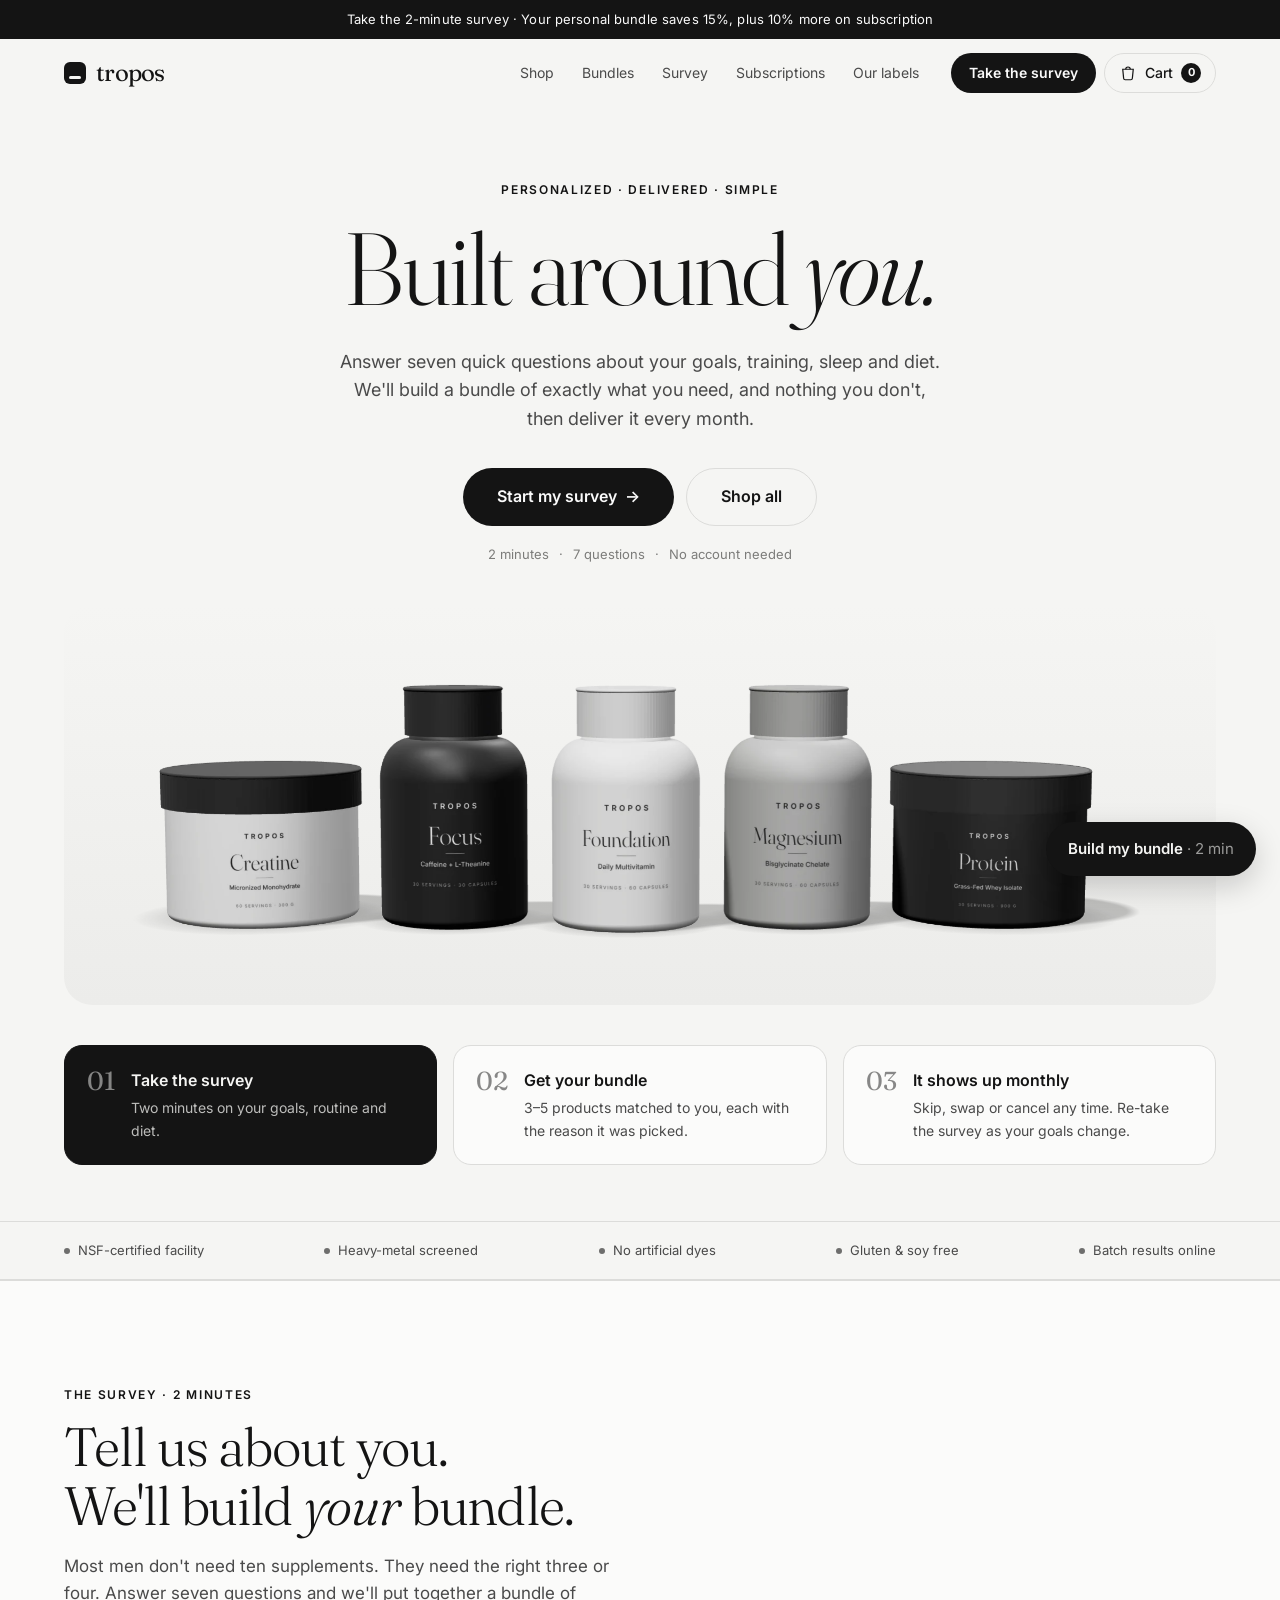
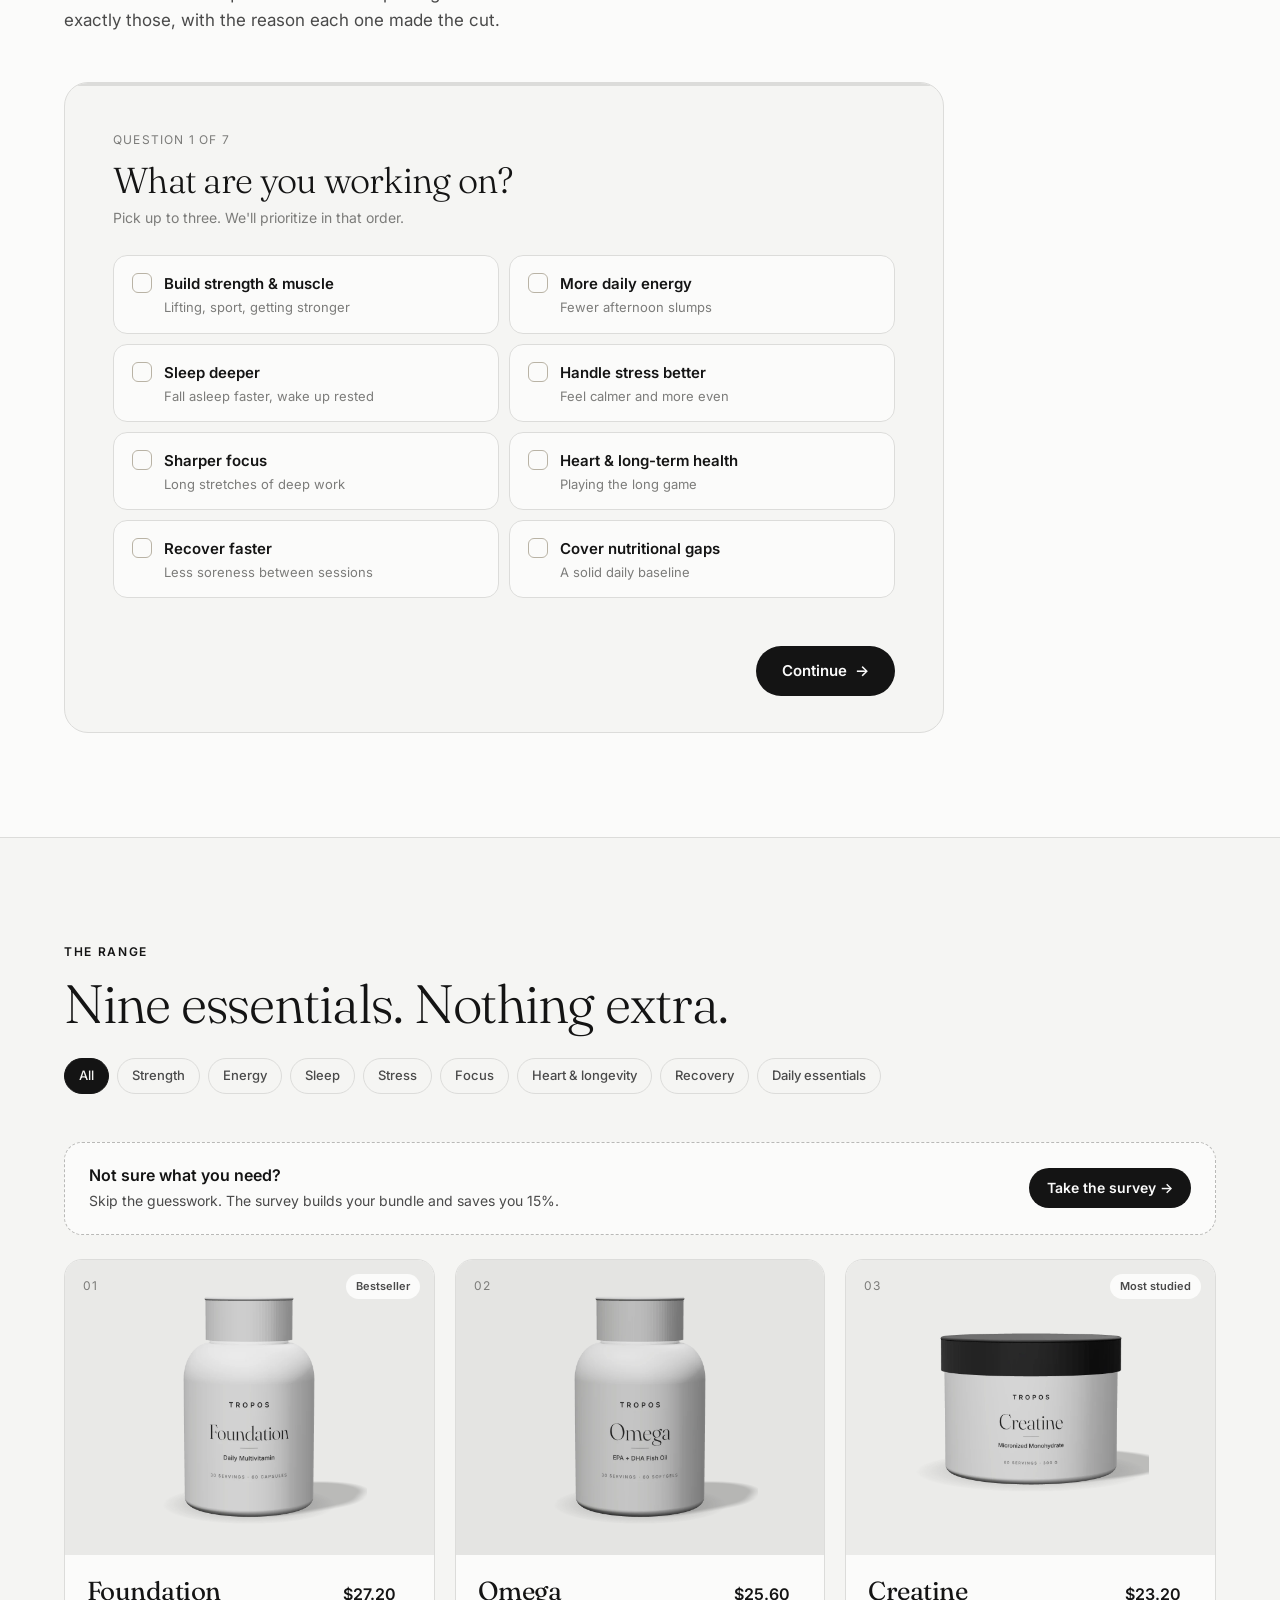
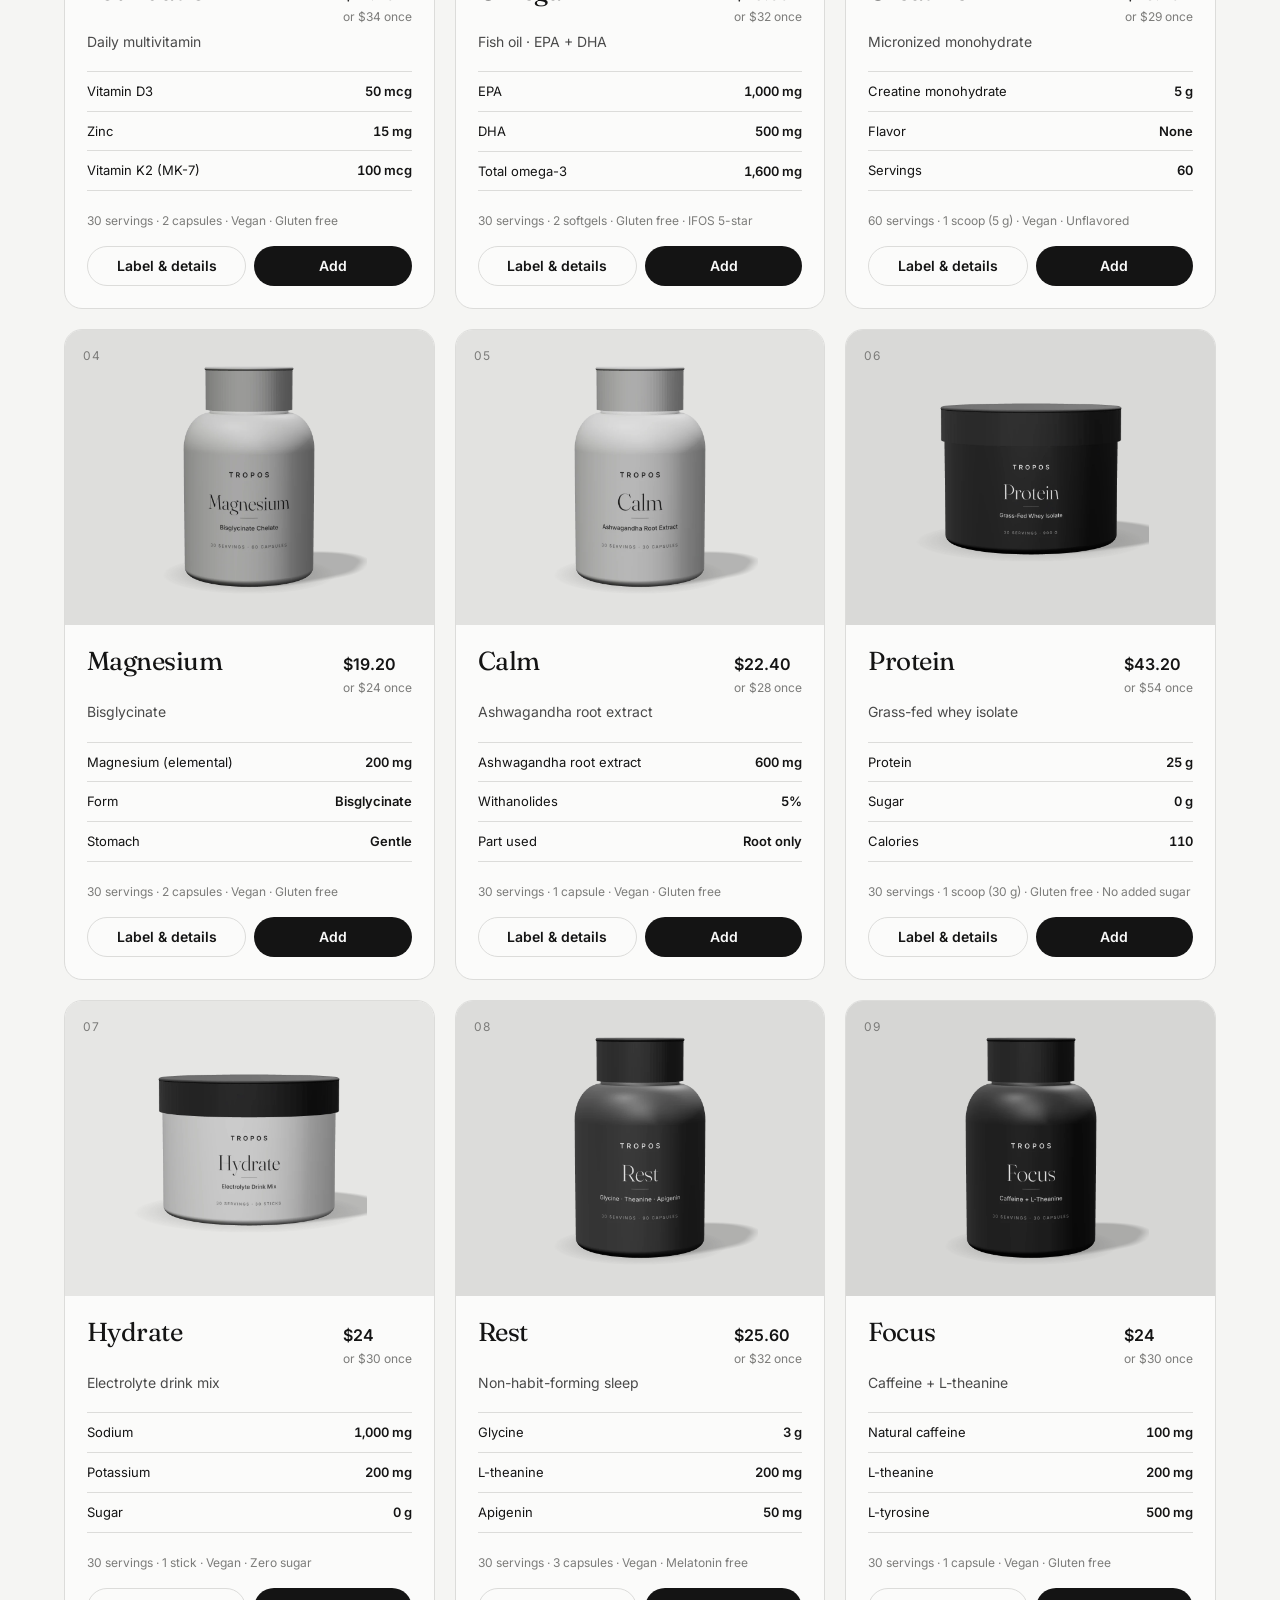
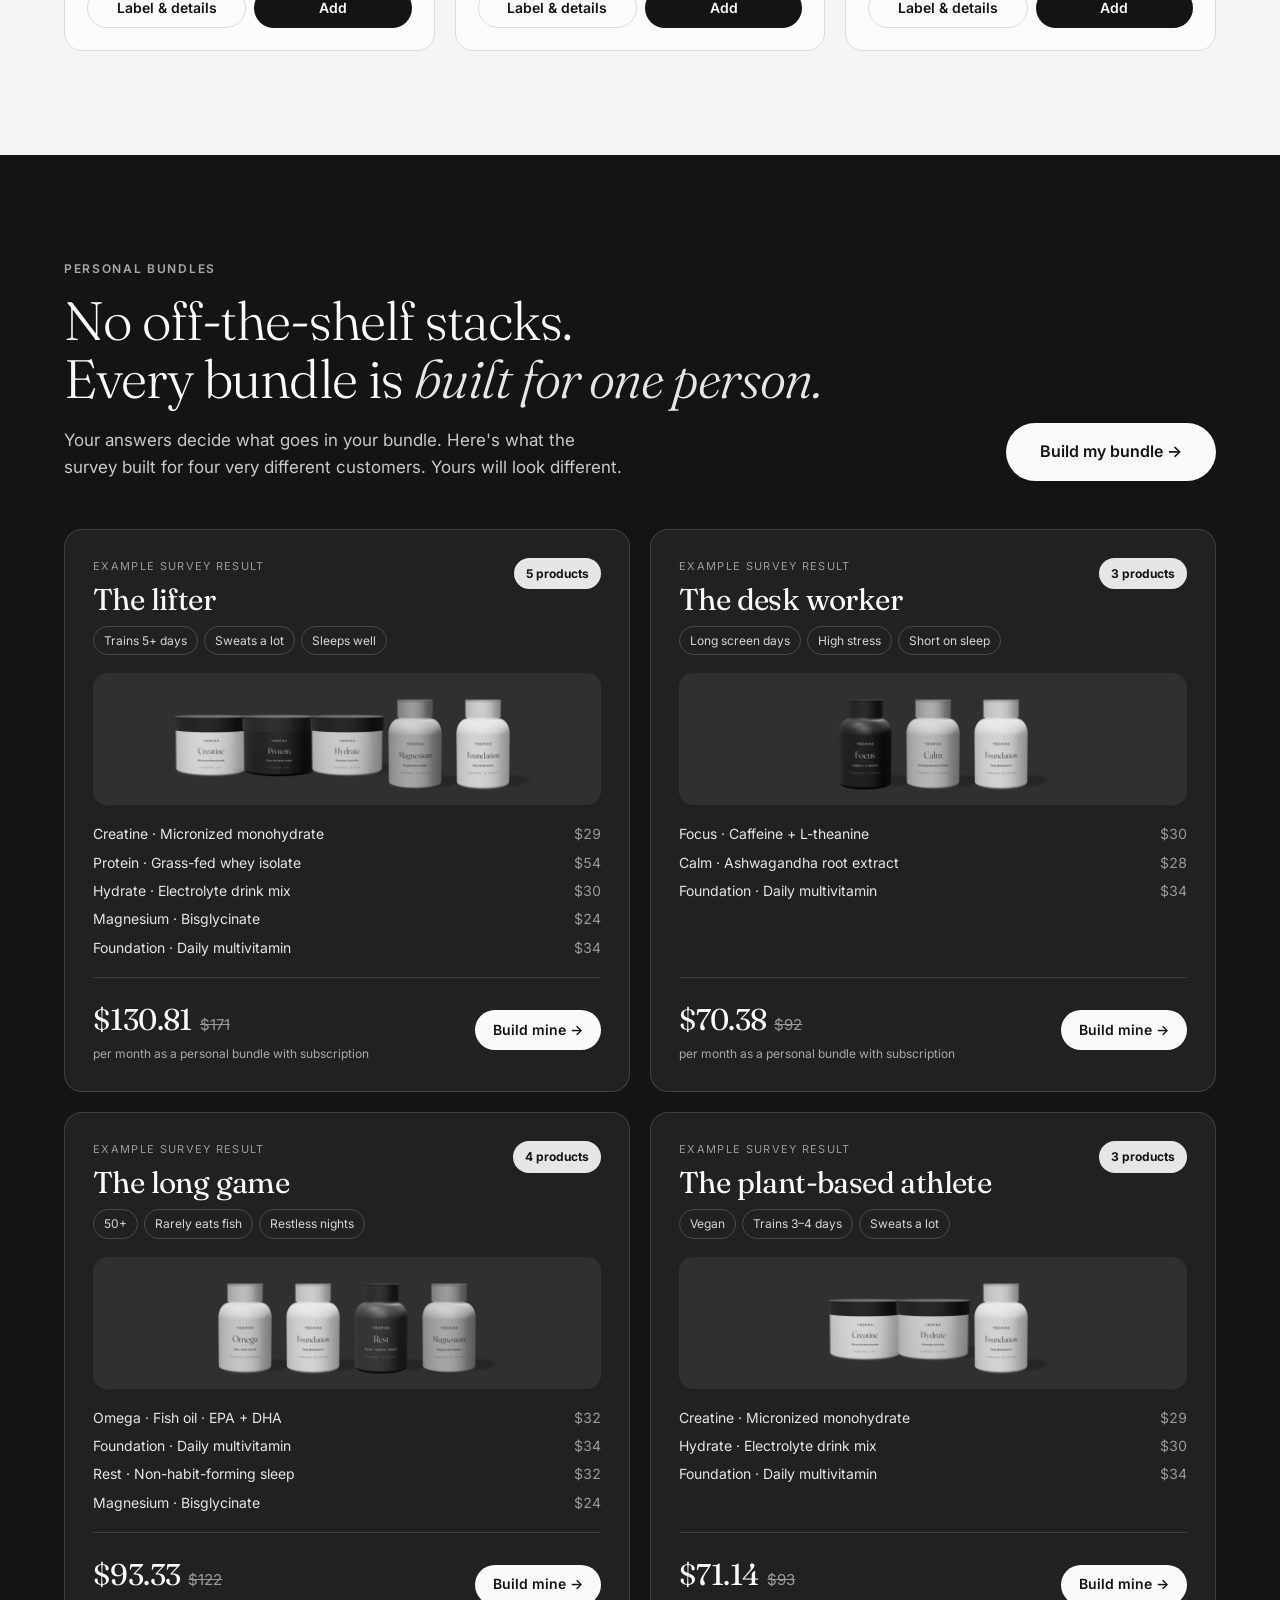
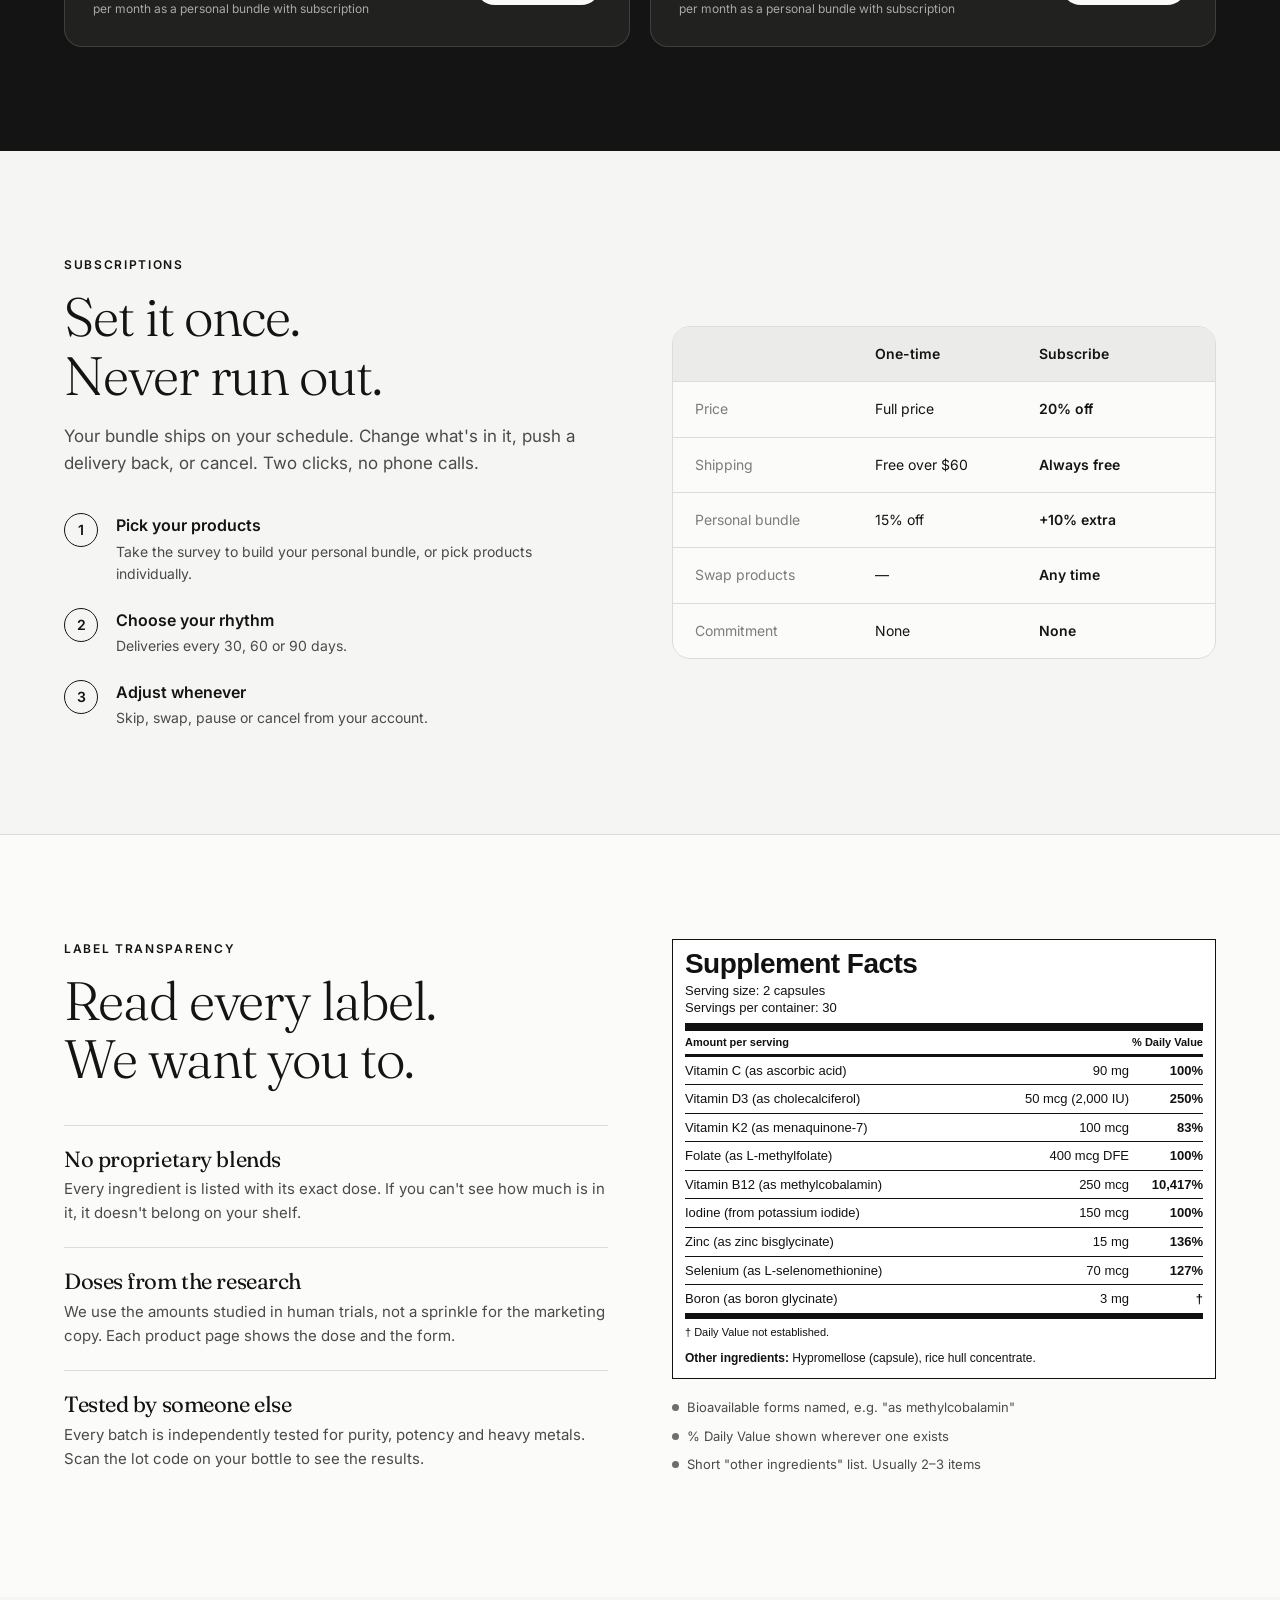
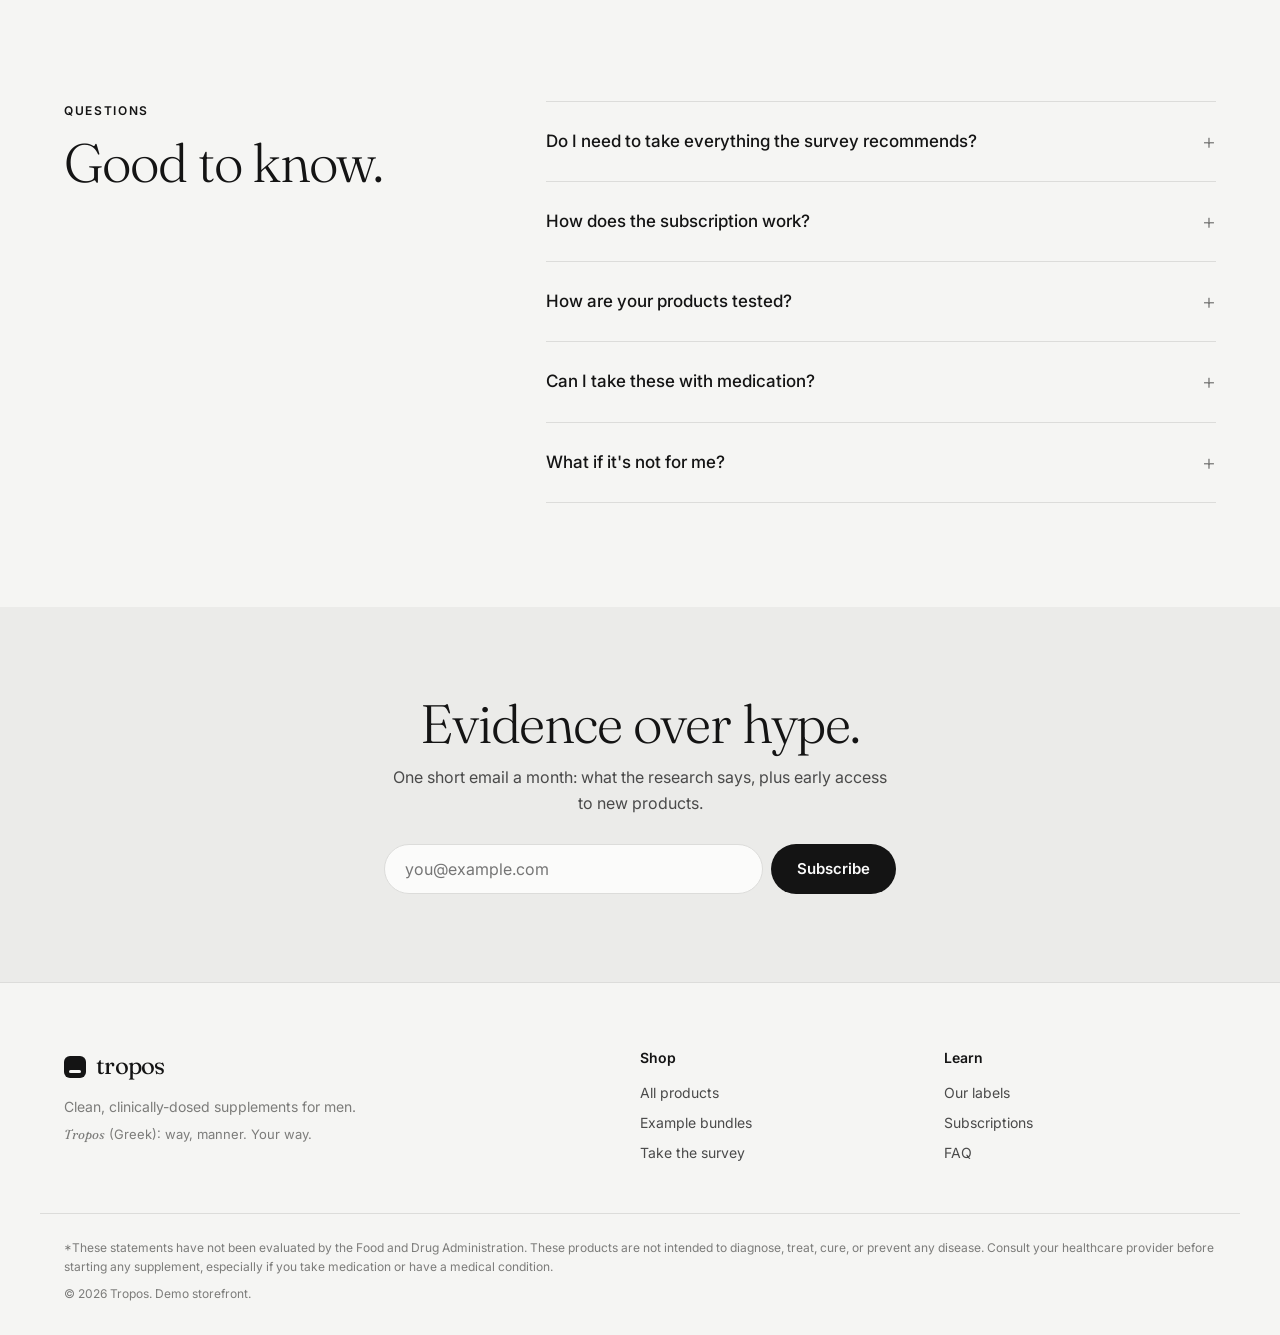
==== supplements/index.html @ 0b6fb36d "Make every bundle personal; fix survey question heading order - Replace the four pre-built stacks wi" ====
<!DOCTYPE html>
<html lang="en">
<head>
  <meta charset="UTF-8">
  <meta name="viewport" content="width=device-width, initial-scale=1.0">
  <meta name="description" content="Tropos — supplements for men, matched to your goals and delivered on your schedule. Take the 2-minute survey to build your bundle.">
  <meta name="theme-color" content="#f5f5f3">
  <title>Tropos — Built Around You</title>
  <link rel="preconnect" href="https://fonts.googleapis.com">
  <link rel="preconnect" href="https://fonts.gstatic.com" crossorigin>
  <link href="https://fonts.googleapis.com/css2?family=Fraunces:opsz,wght@9..144,300;9..144,400;9..144,500&family=Inter:wght@400;500;600;700&display=swap" rel="stylesheet">
  <link rel="stylesheet" href="styles.css">
  <link rel="icon" href="data:image/svg+xml,<svg xmlns='http://www.w3.org/2000/svg' viewBox='0 0 32 32'><rect width='32' height='32' rx='8' fill='%23141414'/><rect x='8' y='20' width='16' height='3' rx='1.5' fill='%23f5f5f3'/></svg>">
</head>
<body>

<div class="announce">Take the 2-minute survey · Your personal bundle saves 15%, plus 10% more on subscription</div>

<!-- NAV -->
<header class="nav" id="nav">
  <div class="wrap nav-inner">
    <a href="#top" class="logo" aria-label="Tropos home">
      <span class="logo-mark"></span>tropos
    </a>
    <nav class="nav-links" id="navLinks">
      <a href="#shop">Shop</a>
      <a href="#stacks">Bundles</a>
      <a href="#quiz">Survey</a>
      <a href="#subscribe">Subscriptions</a>
      <a href="#labels">Our labels</a>
    </nav>
    <div class="nav-actions">
      <a href="#quiz" class="btn btn-primary btn-sm nav-survey"><span class="ns-long">Take the survey</span><span class="ns-short">Survey</span></a>
      <button class="cart-btn" id="cartBtn" aria-label="Open cart">
        <svg width="18" height="18" viewBox="0 0 24 24" fill="none" stroke="currentColor" stroke-width="1.6"><path d="M5 7h14l-1.2 12.1a2 2 0 0 1-2 1.9H8.2a2 2 0 0 1-2-1.9L5 7Z"/><path d="M9 7a3 3 0 0 1 6 0"/></svg>
        <span>Cart</span>
        <span class="cart-count" id="cartCount">0</span>
      </button>
      <button class="burger" id="burger" aria-label="Menu" aria-expanded="false"><span></span><span></span></button>
    </div>
  </div>
</header>

<main id="top">

<!-- HERO -->
<section class="hero">
  <div class="wrap hero-center">
    <p class="eyebrow">Personalized · Delivered · Simple</p>
    <h1>Built around <em>you.</em></h1>
    <p class="lede">Answer seven quick questions about your goals, training, sleep and diet. We'll build a bundle of exactly what you need, and nothing you don't, then deliver it every month.</p>
    <div class="hero-cta">
      <a href="#quiz" class="btn btn-primary btn-lg">Start my survey <span aria-hidden="true">→</span></a>
      <a href="#shop" class="btn btn-ghost btn-lg">Shop all</a>
    </div>
    <p class="hero-meta"><span>2 minutes</span><span>7 questions</span><span>No account needed</span></p>
  </div>
  <div class="wrap">
    <div class="hero-visual" id="heroVisual"></div>
  </div>
</section>

<!-- HOW IT WORKS -->
<section class="how">
  <div class="wrap how-grid">
    <a href="#quiz" class="how-step"><span class="how-n">01</span><div><strong>Take the survey</strong><p>Two minutes on your goals, routine and diet.</p></div></a>
    <div class="how-step"><span class="how-n">02</span><div><strong>Get your bundle</strong><p>3–5 products matched to you, each with the reason it was picked.</p></div></div>
    <div class="how-step"><span class="how-n">03</span><div><strong>It shows up monthly</strong><p>Skip, swap or cancel any time. Re-take the survey as your goals change.</p></div></div>
  </div>
</section>

<!-- TRUST BAR -->
<section class="trust">
  <div class="wrap trust-row">
    <span>NSF-certified facility</span><span>Heavy-metal screened</span><span>No artificial dyes</span><span>Gluten &amp; soy free</span><span>Batch results online</span>
  </div>
</section>

<!-- QUIZ -->
<section class="section quiz-section" id="quiz">
  <div class="wrap">
    <div class="section-head">
      <p class="eyebrow">The survey · 2 minutes</p>
      <h2>Tell us about you.<br>We'll build <em>your</em> bundle.</h2>
      <p class="section-sub">Most men don't need ten supplements. They need the right three or four. Answer seven questions and we'll put together a bundle of exactly those, with the reason each one made the cut.</p>
    </div>

    <div class="quiz-card" id="quizCard">
      <div class="quiz-progress"><div class="quiz-progress-bar" id="quizBar"></div></div>
      <form id="quizForm" novalidate>
        <!-- steps injected by app.js -->
      </form>
      <div class="quiz-result" id="quizResult" hidden></div>
    </div>
  </div>
</section>

<!-- SHOP -->
<section class="section" id="shop">
  <div class="wrap">
    <div class="section-head row">
      <div>
        <p class="eyebrow">The range</p>
        <h2>Nine essentials. Nothing extra.</h2>
      </div>
      <div class="filters" id="filters" role="tablist" aria-label="Filter by goal"></div>
    </div>
    <a href="#quiz" class="survey-banner">
      <div><strong>Not sure what you need?</strong><span>Skip the guesswork. The survey builds your bundle and saves you 15%.</span></div>
      <span class="btn btn-primary btn-sm">Take the survey →</span>
    </a>
    <div class="product-grid" id="productGrid"></div>
  </div>
</section>

<!-- STACKS -->
<section class="section stacks-section" id="stacks">
  <div class="wrap">
    <div class="section-head row">
      <div>
        <p class="eyebrow">Personal bundles</p>
        <h2>No off-the-shelf stacks.<br>Every bundle is <em>built for one person.</em></h2>
        <p class="section-sub">Your answers decide what goes in your bundle. Here's what the survey built for four very different customers. Yours will look different.</p>
      </div>
      <a href="#quiz" class="btn btn-primary btn-lg stacks-cta">Build my bundle →</a>
    </div>
    <div class="stack-grid" id="stackGrid"></div>
  </div>
</section>

<!-- SUBSCRIBE -->
<section class="section" id="subscribe">
  <div class="wrap sub-grid">
    <div>
      <p class="eyebrow">Subscriptions</p>
      <h2>Set it once.<br>Never run out.</h2>
      <p class="section-sub">Your bundle ships on your schedule. Change what's in it, push a delivery back, or cancel. Two clicks, no phone calls.</p>
      <ol class="steps">
        <li><span>1</span><div><strong>Pick your products</strong><p>Take the survey to build your personal bundle, or pick products individually.</p></div></li>
        <li><span>2</span><div><strong>Choose your rhythm</strong><p>Deliveries every 30, 60 or 90 days.</p></div></li>
        <li><span>3</span><div><strong>Adjust whenever</strong><p>Skip, swap, pause or cancel from your account.</p></div></li>
      </ol>
    </div>
    <div class="compare">
      <div class="compare-row compare-head"><span></span><span>One-time</span><span class="hl">Subscribe</span></div>
      <div class="compare-row"><span>Price</span><span>Full price</span><span class="hl">20% off</span></div>
      <div class="compare-row"><span>Shipping</span><span>Free over $60</span><span class="hl">Always free</span></div>
      <div class="compare-row"><span>Personal bundle</span><span>15% off</span><span class="hl">+10% extra</span></div>
      <div class="compare-row"><span>Swap products</span><span>—</span><span class="hl">Any time</span></div>
      <div class="compare-row"><span>Commitment</span><span>None</span><span class="hl">None</span></div>
    </div>
  </div>
</section>

<!-- LABELS -->
<section class="section labels-section" id="labels">
  <div class="wrap labels-grid">
    <div>
      <p class="eyebrow">Label transparency</p>
      <h2>Read every label.<br>We want you to.</h2>
      <div class="principles">
        <div class="principle">
          <h3>No proprietary blends</h3>
          <p>Every ingredient is listed with its exact dose. If you can't see how much is in it, it doesn't belong on your shelf.</p>
        </div>
        <div class="principle">
          <h3>Doses from the research</h3>
          <p>We use the amounts studied in human trials, not a sprinkle for the marketing copy. Each product page shows the dose and the form.</p>
        </div>
        <div class="principle">
          <h3>Tested by someone else</h3>
          <p>Every batch is independently tested for purity, potency and heavy metals. Scan the lot code on your bottle to see the results.</p>
        </div>
      </div>
    </div>
    <div class="label-demo">
      <div id="labelDemo"></div>
      <div class="label-notes">
        <p><span class="dot"></span>Bioavailable forms named, e.g. "as methylcobalamin"</p>
        <p><span class="dot"></span>% Daily Value shown wherever one exists</p>
        <p><span class="dot"></span>Short "other ingredients" list. Usually 2–3 items</p>
      </div>
    </div>
  </div>
</section>

<!-- FAQ -->
<section class="section" id="faq">
  <div class="wrap faq-wrap">
    <div class="section-head">
      <p class="eyebrow">Questions</p>
      <h2>Good to know.</h2>
    </div>
    <div class="faq">
      <details><summary>Do I need to take everything the survey recommends?</summary><p>No. The survey ranks products by how well they match your answers. Start with the top one or two and add more if you want. Each recommendation shows the reason it was chosen.</p></details>
      <details><summary>How does the subscription work?</summary><p>You get 20% off and free shipping on every delivery. Choose 30, 60 or 90 day intervals. You can skip, swap products, pause or cancel any time from your account, and there's no minimum number of orders.</p></details>
      <details><summary>How are your products tested?</summary><p>Each batch is tested by an independent, ISO 17025-accredited lab for identity, potency, microbes and heavy metals. Results are matched to the lot number printed on your bottle.</p></details>
      <details><summary>Can I take these with medication?</summary><p>Some ingredients, like ashwagandha, vitamin K2 and caffeine, can interact with medications or health conditions. Each product lists its cautions. If you take prescription medication, check with your doctor first.</p></details>
      <details><summary>What if it's not for me?</summary><p>Try anything for 30 days. If you're not happy, we'll refund your first order, even if the container is empty.</p></details>
    </div>
  </div>
</section>

<!-- NEWSLETTER -->
<section class="section newsletter">
  <div class="wrap news-inner">
    <h2>Evidence over hype.</h2>
    <p>One short email a month: what the research says, plus early access to new products.</p>
    <form class="news-form" id="newsForm">
      <label class="sr-only" for="newsEmail">Email address</label>
      <input type="email" id="newsEmail" placeholder="you@example.com" required>
      <button class="btn btn-primary" type="submit">Subscribe</button>
    </form>
  </div>
</section>

</main>

<footer class="footer">
  <div class="wrap footer-grid">
    <div>
      <a href="#top" class="logo"><span class="logo-mark"></span>tropos</a>
      <p class="muted">Clean, clinically-dosed supplements for men.</p>
      <p class="muted name-note"><em>Tropos</em> (Greek): way, manner. Your way.</p>
    </div>
    <div><strong>Shop</strong><a href="#shop">All products</a><a href="#stacks">Example bundles</a><a href="#quiz">Take the survey</a></div>
    <div><strong>Learn</strong><a href="#labels">Our labels</a><a href="#subscribe">Subscriptions</a><a href="#faq">FAQ</a></div>
  </div>
  <div class="wrap disclaimer">
    <p>*These statements have not been evaluated by the Food and Drug Administration. These products are not intended to diagnose, treat, cure, or prevent any disease. Consult your healthcare provider before starting any supplement, especially if you take medication or have a medical condition.</p>
    <p>© 2026 Tropos. Demo storefront.</p>
  </div>
</footer>

<!-- CART DRAWER -->
<div class="scrim" id="scrim"></div>
<aside class="drawer" id="cart" aria-label="Cart" aria-hidden="true">
  <div class="drawer-head">
    <h3>Your cart</h3>
    <button class="icon-btn" data-close aria-label="Close cart">✕</button>
  </div>
  <div class="ship-meter" id="shipMeter"></div>
  <div class="drawer-body" id="cartItems"></div>
  <div class="drawer-foot" id="cartFoot"></div>
</aside>

<!-- PRODUCT MODAL -->
<div class="modal" id="modal" role="dialog" aria-modal="true" aria-hidden="true">
  <div class="modal-panel" id="modalPanel"></div>
</div>

<a href="#quiz" class="float-cta" id="floatCta">Build my bundle <span>· 2 min</span></a>

<div class="toast" id="toast" role="status" aria-live="polite"></div>

<script src="app.js"></script>
</body>
</html>
---- supplements/styles.css ----
:root {
  --bg: #f5f5f3;
  --surface: #fbfbfa;
  --surface-2: #ebebe9;
  --ink: #141414;
  --ink-2: #4a4a4a;
  --muted: #7c7c7a;
  --line: #dcdcda;
  --accent: #141414;
  --accent-ink: #fafafa;
  --accent-soft: #e4e4e2;
  --clay: #6e6e6e;
  --radius: 18px;
  --radius-sm: 10px;
  --serif: "Fraunces", Georgia, serif;
  --sans: "Inter", system-ui, -apple-system, sans-serif;
  --shadow: 0 1px 2px rgba(0, 0, 0, .04), 0 8px 30px rgba(0, 0, 0, .06);
}

*, *::before, *::after { box-sizing: border-box; }
html { scroll-behavior: smooth; scroll-padding-top: 80px; }
body {
  margin: 0;
  background: var(--bg);
  color: var(--ink);
  font: 400 16px/1.6 var(--sans);
  -webkit-font-smoothing: antialiased;
  overflow-x: hidden;
}
body.locked { overflow: hidden; }
img, svg { display: block; }
a { color: inherit; text-decoration: none; }
button { font: inherit; color: inherit; cursor: pointer; border: 0; background: none; }
h1, h2, h3 { font-family: var(--serif); font-weight: 400; letter-spacing: -.02em; line-height: 1.08; margin: 0; }
h1 em, h2 em { font-style: italic; color: var(--accent); }
p { margin: 0; }
.sr-only { position: absolute; width: 1px; height: 1px; overflow: hidden; clip: rect(0 0 0 0); }
.muted { color: var(--muted); }

.wrap { width: 100%; max-width: 1200px; margin: 0 auto; padding: 0 24px; }
@media (max-width: 600px) { .wrap { padding: 0 16px; } }

.eyebrow {
  font-size: 12px; font-weight: 600; letter-spacing: .14em; text-transform: uppercase;
  color: var(--accent); margin-bottom: 14px;
}

/* Buttons */
.btn {
  display: inline-flex; align-items: center; justify-content: center; gap: 8px;
  height: 50px; padding: 0 26px; border-radius: 999px;
  font-weight: 600; font-size: 15px; transition: transform .15s, background .2s, border-color .2s;
  white-space: nowrap;
}
.btn:active { transform: scale(.98); }
.btn-primary { background: var(--accent); color: var(--accent-ink); }
.btn-primary:hover { background: #333; }
.btn-ghost { border: 1px solid var(--line); background: transparent; }
.btn-ghost:hover { border-color: var(--ink); }
.btn-sm { height: 40px; padding: 0 18px; font-size: 14px; }
.btn-block { width: 100%; }

/* Announce + Nav */
.announce {
  background: var(--accent); color: var(--accent-ink);
  text-align: center; font-size: 13px; padding: 9px 16px; letter-spacing: .01em;
}
.nav {
  position: sticky; top: 0; z-index: 40;
  background: rgba(245, 245, 243, .88); backdrop-filter: saturate(1.4) blur(14px);
  border-bottom: 1px solid transparent; transition: border-color .2s;
}
.nav.scrolled { border-color: var(--line); }
.nav-inner { display: flex; align-items: center; height: 68px; gap: 32px; }
.logo { display: inline-flex; align-items: center; gap: 10px; font-family: var(--serif); font-size: 24px; letter-spacing: -.03em; }
.logo-mark { width: 22px; height: 22px; border-radius: 6px; background: var(--accent); position: relative; }
.logo-mark::after { content: ""; position: absolute; left: 5px; right: 5px; bottom: 5px; height: 3px; border-radius: 2px; background: var(--bg); }
.nav-links { display: flex; gap: 28px; margin-left: auto; font-size: 14px; color: var(--ink-2); }
.nav-links a:hover { color: var(--ink); }
.nav-actions { display: flex; align-items: center; gap: 8px; }
.cart-btn {
  display: inline-flex; align-items: center; gap: 8px; height: 40px; padding: 0 14px;
  border: 1px solid var(--line); border-radius: 999px; font-size: 14px; font-weight: 500;
}
.cart-btn:hover { border-color: var(--ink); }
.cart-count {
  min-width: 20px; height: 20px; padding: 0 6px; border-radius: 999px;
  background: var(--accent); color: var(--accent-ink); font-size: 11px; font-weight: 700;
  display: grid; place-items: center;
}
.cart-count.bump { animation: bump .35s; }
@keyframes bump { 50% { transform: scale(1.35); } }
.burger { display: none; width: 40px; height: 40px; position: relative; }
.burger span { position: absolute; left: 10px; right: 10px; height: 1.6px; background: var(--ink); transition: transform .2s, top .2s; }
.burger span:first-child { top: 16px; }
.burger span:last-child { top: 23px; }
.burger[aria-expanded="true"] span:first-child { top: 19.5px; transform: rotate(45deg); }
.burger[aria-expanded="true"] span:last-child { top: 19.5px; transform: rotate(-45deg); }

@media (max-width: 900px) {
  .nav-links {
    position: absolute; top: 68px; left: 0; right: 0; flex-direction: column; gap: 0;
    background: var(--bg); border-bottom: 1px solid var(--line); padding: 8px 16px 16px;
    display: none;
  }
  .nav-links.open { display: flex; }
  .nav-links a { padding: 14px 0; border-bottom: 1px solid var(--line); font-size: 16px; }
  .nav-links a:last-child { border: 0; }
  .nav-actions { margin-left: auto; }
  .burger { display: block; }
  .cart-btn span:not(.cart-count) { display: none; }
}

/* Hero */
.hero { padding: 72px 0 0; }
.hero-center { text-align: center; display: flex; flex-direction: column; align-items: center; }
.hero h1 { font-size: clamp(52px, 8vw, 112px); font-weight: 300; }
.lede { font-size: 18px; color: var(--ink-2); max-width: 600px; margin-top: 24px; }
.hero-cta { display: flex; gap: 12px; margin-top: 34px; flex-wrap: wrap; justify-content: center; }
.btn-lg { height: 58px; padding: 0 34px; font-size: 16px; }
.hero-meta { display: flex; gap: 10px; margin-top: 18px; font-size: 13px; color: var(--muted); flex-wrap: wrap; justify-content: center; }
.hero-meta span + span::before { content: "·"; margin-right: 10px; }
.hero-visual { margin-top: 40px; border-radius: 28px; background: linear-gradient(180deg, var(--bg) 0%, #ececea 100%); padding: 48px 4% 36px; }
.hero-visual img { width: 100%; height: auto; animation: rise .9s cubic-bezier(.2,.7,.2,1) both; }
@keyframes rise { from { opacity: 0; transform: translateY(24px); } }
@media (max-width: 900px) {
  .hero { padding: 44px 0 0; }
  .hero-visual { margin-top: 32px; padding: 28px 2% 20px; border-radius: 20px; }
  .btn-lg { height: 54px; padding: 0 26px; }
}

/* How it works */
.how { padding: 40px 0 56px; }
.how-grid { display: grid; grid-template-columns: repeat(3, 1fr); gap: 16px; }
.how-step { display: flex; gap: 16px; padding: 22px; border: 1px solid var(--line); border-radius: var(--radius); background: var(--surface); }
a.how-step { background: var(--ink); color: var(--bg); border-color: var(--ink); transition: transform .2s; }
a.how-step:hover { transform: translateY(-2px); }
a.how-step p { color: #bdbdbb; }
.how-n { font-family: var(--serif); font-size: 26px; line-height: 1; opacity: .5; }
.how-step strong { display: block; font-weight: 600; margin-bottom: 4px; }
.how-step p { font-size: 14px; color: var(--ink-2); }
@media (max-width: 800px) { .how-grid { grid-template-columns: 1fr; } }

/* Trust */
.trust { border-top: 1px solid var(--line); border-bottom: 1px solid var(--line); }
.trust-row { display: flex; justify-content: space-between; gap: 24px; padding-top: 18px; padding-bottom: 18px; font-size: 13px; color: var(--ink-2); overflow-x: auto; scrollbar-width: none; }
.trust-row::-webkit-scrollbar { display: none; }
.trust-row span { white-space: nowrap; display: inline-flex; align-items: center; gap: 8px; }
.trust-row span::before { content: ""; width: 6px; height: 6px; border-radius: 50%; background: var(--accent); opacity: .6; }

/* Sections */
.section { padding: 104px 0; }
@media (max-width: 700px) { .section { padding: 72px 0; } }
.section-head { max-width: 640px; margin-bottom: 48px; }
.section-head.row { max-width: none; display: flex; justify-content: space-between; align-items: flex-end; gap: 24px; flex-wrap: wrap; }
.section h2 { font-size: clamp(34px, 4.6vw, 54px); font-weight: 300; }
.section-sub { color: var(--ink-2); font-size: 17px; margin-top: 18px; max-width: 560px; }

/* Quiz */
.quiz-section { background: var(--surface); border-top: 1px solid var(--line); border-bottom: 1px solid var(--line); }
.quiz-card { background: var(--bg); border: 1px solid var(--line); border-radius: 24px; overflow: hidden; max-width: 880px; }
.quiz-progress { height: 3px; background: var(--line); }
.quiz-progress-bar { height: 100%; width: 0; background: var(--accent); transition: width .4s ease; }
.quiz-step { padding: 44px 48px 36px; display: none; }
.quiz-step.active { display: block; animation: fade .35s ease; }
@keyframes fade { from { opacity: 0; transform: translateY(8px); } }
.q-count { font-size: 12px; color: var(--muted); letter-spacing: .1em; text-transform: uppercase; }
.q-title { font-family: var(--serif); font-size: clamp(26px, 3.2vw, 36px); font-weight: 300; letter-spacing: -.02em; margin: 10px 0 6px; line-height: 1.15; }
.q-help { color: var(--muted); font-size: 14px; margin-bottom: 26px; }
.options { display: grid; grid-template-columns: repeat(2, 1fr); gap: 10px; }
.options.cols-4 { grid-template-columns: repeat(4, 1fr); }
.opt { position: relative; }
.opt input { position: absolute; opacity: 0; pointer-events: none; }
.opt label {
  display: flex; gap: 12px; align-items: flex-start; height: 100%;
  padding: 16px 18px; border: 1px solid var(--line); border-radius: 14px; background: var(--surface);
  cursor: pointer; transition: border-color .15s, background .15s;
}
.opt label:hover { border-color: #b9b3a5; }
.opt .box { flex: none; width: 20px; height: 20px; margin-top: 1px; border: 1.5px solid #b9b3a5; border-radius: 6px; display: grid; place-items: center; transition: all .15s; }
.opt input[type="radio"] + label .box { border-radius: 50%; }
.opt .box::after { content: ""; width: 10px; height: 10px; border-radius: 3px; background: var(--accent-ink); transform: scale(0); transition: transform .15s; }
.opt input[type="radio"] + label .box::after { border-radius: 50%; }
.opt input:checked + label { border-color: var(--accent); background: var(--accent-soft); }
.opt input:checked + label .box { background: var(--accent); border-color: var(--accent); }
.opt input:checked + label .box::after { transform: scale(1); }
.opt input:focus-visible + label { outline: 2px solid var(--accent); outline-offset: 2px; }
.opt-text strong { display: block; font-weight: 600; font-size: 15px; }
.opt-text small { display: block; color: var(--muted); font-size: 13px; margin-top: 2px; line-height: 1.4; }
.q-error { color: var(--clay); font-size: 13px; margin-top: 14px; min-height: 20px; }
.q-nav { display: flex; justify-content: space-between; align-items: center; margin-top: 14px; }
.q-back { font-size: 14px; color: var(--muted); padding: 8px 0; }
.q-back:hover { color: var(--ink); }
.q-back[disabled] { visibility: hidden; }
@media (max-width: 700px) {
  .quiz-step { padding: 32px 20px 24px; }
  .options, .options.cols-4 { grid-template-columns: 1fr; }
}

/* Quiz result */
.quiz-result { padding: 44px 48px; animation: fade .4s ease; }
.result-head { display: flex; justify-content: space-between; align-items: flex-end; gap: 24px; flex-wrap: wrap; padding-bottom: 28px; border-bottom: 1px solid var(--line); }
.result-head h3 { font-size: clamp(28px, 3.4vw, 40px); font-weight: 300; }
.result-head p { color: var(--ink-2); margin-top: 8px; max-width: 460px; }
.result-list { display: grid; gap: 0; }
.result-item { display: grid; grid-template-columns: 64px 1fr auto; gap: 20px; align-items: center; padding: 20px 0; border-bottom: 1px solid var(--line); }
.result-item .mini { width: 64px; border-radius: 10px; background: var(--surface-2); overflow: hidden; }
.result-item .mini img { width: 100%; height: auto; }
.result-item h4 { margin: 0; font-size: 16px; font-weight: 600; }
.result-item h4 span { font-weight: 400; color: var(--muted); font-size: 14px; margin-left: 6px; }
.result-why { color: var(--ink-2); font-size: 14px; margin-top: 4px; }
.result-why b { color: var(--accent); font-weight: 600; }
.match { display: inline-block; font-size: 11px; font-weight: 600; letter-spacing: .06em; text-transform: uppercase; padding: 3px 8px; border-radius: 999px; background: var(--accent-soft); color: var(--accent); margin-bottom: 6px; }
.result-price { text-align: right; font-size: 15px; white-space: nowrap; }
.result-price s { color: var(--muted); font-size: 13px; display: block; }
.result-foot { display: flex; justify-content: space-between; align-items: center; gap: 20px; flex-wrap: wrap; padding-top: 28px; }
.result-total { font-size: 14px; color: var(--ink-2); }
.result-total strong { font-family: var(--serif); font-size: 32px; font-weight: 400; color: var(--ink); letter-spacing: -.02em; margin-right: 6px; }
.result-actions { display: flex; gap: 10px; flex-wrap: wrap; }
.result-note { font-size: 13px; color: var(--muted); margin-top: 22px; padding: 14px 16px; border-radius: 12px; background: var(--surface-2); }
@media (max-width: 700px) {
  .quiz-result { padding: 32px 20px; }
  .result-item { grid-template-columns: 48px 1fr; }
  .result-item .mini { width: 48px; }
  .result-price { grid-column: 2; text-align: left; }
  .result-price s { display: inline; margin-right: 6px; }
}

/* Filters */
.filters { display: flex; gap: 8px; flex-wrap: wrap; }
.chip {
  height: 36px; padding: 0 14px; border-radius: 999px; border: 1px solid var(--line);
  font-size: 13px; font-weight: 500; color: var(--ink-2); transition: all .15s;
}
.chip:hover { border-color: var(--ink); color: var(--ink); }
.chip.active { background: var(--ink); border-color: var(--ink); color: var(--bg); }

/* Product grid */
.product-grid { display: grid; grid-template-columns: repeat(3, 1fr); gap: 20px; }
@media (max-width: 960px) { .product-grid { grid-template-columns: repeat(2, 1fr); } }
@media (max-width: 600px) { .product-grid { grid-template-columns: 1fr; } }
.card {
  background: var(--surface); border: 1px solid var(--line); border-radius: var(--radius);
  display: flex; flex-direction: column; overflow: hidden; transition: transform .25s, box-shadow .25s;
}
.card:hover { transform: translateY(-3px); box-shadow: var(--shadow); }
.card.hide { display: none; }
.card-media {
  position: relative; aspect-ratio: 5 / 4; display: grid; place-items: center;
  background: var(--surface-2); cursor: pointer;
}
.card-media img { position: absolute; inset: 0; width: 100%; height: 100%; object-fit: contain; transition: transform .35s; }
.card:hover .card-media img { transform: translateY(-4px); }
.card-num { position: absolute; top: 16px; left: 18px; font-size: 12px; color: var(--muted); letter-spacing: .08em; }
.card-tag { position: absolute; top: 14px; right: 14px; font-size: 11px; font-weight: 600; padding: 4px 10px; border-radius: 999px; background: var(--surface); color: var(--ink-2); }
.card-body { padding: 22px 22px 22px; display: flex; flex-direction: column; flex: 1; }
.card-top { display: flex; justify-content: space-between; gap: 12px; align-items: baseline; }
.card h3 { font-size: 26px; }
.card-price { font-weight: 600; white-space: nowrap; }
.card-price small { font-weight: 400; color: var(--muted); font-size: 12px; display: block; text-align: right; }
.card-purpose { color: var(--ink-2); font-size: 14px; margin-top: 4px; }
.key-doses { list-style: none; padding: 0; margin: 18px 0 20px; display: grid; gap: 0; border-top: 1px solid var(--line); }
.key-doses li { display: flex; justify-content: space-between; gap: 12px; padding: 9px 0; border-bottom: 1px solid var(--line); font-size: 13px; }
.key-doses li span:last-child { font-weight: 600; font-variant-numeric: tabular-nums; white-space: nowrap; }
.card-meta { font-size: 12px; color: var(--muted); margin-bottom: 16px; }
.card-actions { margin-top: auto; display: flex; gap: 8px; }
.card-actions .btn { flex: 1; }

/* Stacks */
.stacks-section { background: var(--accent); color: var(--accent-ink); }
.stacks-section .eyebrow { color: #a8a8a6; }
.stacks-section .section-sub { color: #c9c9c7; }
.stacks-section h2 em { color: #e6e6e4; }
.stack-grid { display: grid; grid-template-columns: repeat(2, 1fr); gap: 20px; }
@media (max-width: 860px) { .stack-grid { grid-template-columns: 1fr; } }
@media (max-width: 600px) {
  .stack { padding: 22px 18px; }
  .stack h3 { font-size: 26px; }
  .stack-bottles { padding: 4px 8px 0; height: 108px; }
  .stack-bottles img { height: 96px; }
  .stack-items li { gap: 12px; }
}
.stack {
  min-width: 0;
  background: rgba(244, 241, 234, .06); border: 1px solid rgba(244, 241, 234, .14); border-radius: var(--radius);
  padding: 28px; display: flex; flex-direction: column; gap: 18px;
}
.stack-top { display: flex; justify-content: space-between; align-items: flex-start; gap: 16px; }
.stack h3 { font-size: 30px; }
.stack-for { color: #c9c9c7; font-size: 14px; margin-top: 6px; }
.save-pill { flex: none; background: #e6e6e4; color: var(--ink); font-size: 12px; font-weight: 700; padding: 6px 12px; border-radius: 999px; }
.stack-bottles { display: flex; align-items: flex-end; justify-content: center; gap: 0; height: 132px; padding: 6px 18px 0; border-radius: 14px; background: rgba(244,241,234,.07); overflow: hidden; }
.stack-bottles img { height: 120px; width: auto; margin: 0 -14px; }
.stack-items { list-style: none; padding: 0; margin: 0; font-size: 14px; display: grid; gap: 6px; }
.stack-items li { display: flex; justify-content: space-between; color: #e6e6e4; }
.stack-items li span:last-child { color: #9a9a98; font-variant-numeric: tabular-nums; }
.stack-foot { display: flex; justify-content: space-between; align-items: center; gap: 16px; padding-top: 18px; border-top: 1px solid rgba(244,241,234,.14); margin-top: auto; flex-wrap: wrap; }
.stack-price strong { font-family: var(--serif); font-size: 30px; font-weight: 400; letter-spacing: -.02em; }
.stack-price s { color: #9a9a98; margin-left: 8px; font-size: 15px; }
.stack-price small { display: block; color: #a8a8a6; font-size: 12px; }
.stack .btn-primary { background: var(--accent-ink); color: var(--accent); }
.stack .btn-primary:hover { background: #fff; }

/* Subscribe */
.sub-grid { display: grid; grid-template-columns: 1fr 1fr; gap: 64px; align-items: center; }
@media (max-width: 860px) { .sub-grid { grid-template-columns: 1fr; gap: 40px; } }
.steps { list-style: none; padding: 0; margin: 36px 0 0; display: grid; gap: 22px; }
.steps li { display: flex; gap: 18px; }
.steps li > span { flex: none; width: 34px; height: 34px; border-radius: 50%; border: 1px solid var(--accent); color: var(--accent); display: grid; place-items: center; font-size: 14px; font-weight: 600; }
.steps strong { font-weight: 600; }
.steps p { color: var(--ink-2); font-size: 14px; margin-top: 2px; }
.compare { background: var(--surface); border: 1px solid var(--line); border-radius: var(--radius); overflow: hidden; }
.compare-row { display: grid; grid-template-columns: 1.1fr 1fr 1fr; padding: 16px 22px; border-bottom: 1px solid var(--line); font-size: 14px; gap: 10px; }
.compare-row:last-child { border: 0; }
.compare-row span:first-child { color: var(--muted); }
.compare-head { font-weight: 600; background: var(--surface-2); }
.compare-row .hl { color: var(--accent); font-weight: 600; }

/* Labels */
.labels-section { background: var(--surface); border-top: 1px solid var(--line); }
.labels-grid { display: grid; grid-template-columns: 1fr 1fr; gap: 64px; align-items: start; }
@media (max-width: 900px) { .labels-grid { grid-template-columns: 1fr; gap: 40px; } }
.principles { margin-top: 36px; display: grid; gap: 0; }
.principle { padding: 22px 0; border-top: 1px solid var(--line); }
.principle h3 { font-size: 22px; margin-bottom: 6px; }
.principle p { color: var(--ink-2); font-size: 15px; }
.label-demo { position: sticky; top: 96px; }
.label-notes { margin-top: 18px; display: grid; gap: 8px; font-size: 13px; color: var(--ink-2); }
.label-notes .dot { display: inline-block; width: 7px; height: 7px; border-radius: 50%; background: var(--clay); margin-right: 8px; vertical-align: 1px; }

/* Supplement facts panel */
.facts {
  background: #fff; color: #111; border: 1.5px solid #111; padding: 10px 12px 12px;
  font-family: "Helvetica Neue", Arial, sans-serif; font-size: 13px; line-height: 1.35;
}
.facts-title { font-family: "Helvetica Neue", Arial, sans-serif; font-weight: 800; font-size: 28px; letter-spacing: -.02em; line-height: 1; margin: 0 0 4px; }
.facts-serv { font-size: 13px; padding-bottom: 6px; border-bottom: 8px solid #111; }
.facts table { width: 100%; border-collapse: collapse; }
.facts th { font-size: 11px; font-weight: 700; text-align: right; padding: 4px 0; border-bottom: 3px solid #111; }
.facts th:first-child { text-align: left; }
.facts td { padding: 5px 0; border-bottom: 1px solid #111; vertical-align: top; }
.facts td:nth-child(2), .facts td:nth-child(3) { text-align: right; white-space: nowrap; padding-left: 10px; font-variant-numeric: tabular-nums; }
.facts td:nth-child(3) { width: 74px; font-weight: 700; }
.facts td small { color: #444; }
.facts tr:last-child td { border-bottom: 6px solid #111; }
.facts-foot { font-size: 11px; padding-top: 6px; }
.facts-other { font-size: 12px; margin-top: 10px; }

/* Drawer */
.scrim { position: fixed; inset: 0; background: rgba(0,0,0,.35); opacity: 0; pointer-events: none; transition: opacity .25s; z-index: 60; }
.scrim.show { opacity: 1; pointer-events: auto; }
.drawer {
  position: fixed; top: 0; right: 0; bottom: 0; width: min(440px, 100%); z-index: 70;
  background: var(--bg); display: flex; flex-direction: column;
  transform: translateX(100%); transition: transform .35s cubic-bezier(.2,.8,.2,1);
}
.drawer.open { transform: none; box-shadow: -20px 0 60px rgba(0,0,0,.12); }
.drawer-head { display: flex; justify-content: space-between; align-items: center; padding: 20px 22px; border-bottom: 1px solid var(--line); }
.drawer-head h3 { font-size: 24px; }
.icon-btn { width: 36px; height: 36px; border-radius: 50%; display: grid; place-items: center; font-size: 14px; }
.icon-btn:hover { background: var(--surface-2); }
.ship-meter { padding: 14px 22px; font-size: 13px; color: var(--ink-2); border-bottom: 1px solid var(--line); }
.ship-meter .bar { height: 4px; border-radius: 4px; background: var(--line); margin-top: 8px; overflow: hidden; }
.ship-meter .bar div { height: 100%; background: var(--accent); transition: width .3s; }
.drawer-body { flex: 1; overflow-y: auto; padding: 8px 22px; }
.empty { text-align: center; padding: 64px 12px; color: var(--muted); }
.empty h4 { font-family: var(--serif); font-weight: 400; font-size: 22px; color: var(--ink); margin: 0 0 8px; }
.empty .btn { margin-top: 20px; }
.line { display: grid; grid-template-columns: 56px 1fr; gap: 14px; padding: 18px 0; border-bottom: 1px solid var(--line); }
.line-media { width: 56px; height: 64px; border-radius: 10px; background: var(--surface-2); display: grid; place-items: center; overflow: hidden; }
.line-media img { height: 64px; width: auto; }
.line-top { display: flex; justify-content: space-between; gap: 10px; }
.line h4 { margin: 0; font-size: 15px; font-weight: 600; }
.line-sub { font-size: 12px; color: var(--muted); }
.line-price { font-weight: 600; font-size: 15px; text-align: right; white-space: nowrap; }
.line-price s { display: block; font-weight: 400; color: var(--muted); font-size: 12px; }
.line-controls { display: flex; align-items: center; justify-content: space-between; margin-top: 10px; gap: 8px; flex-wrap: wrap; }
.qty { display: inline-flex; align-items: center; border: 1px solid var(--line); border-radius: 999px; height: 32px; }
.qty button { width: 30px; height: 30px; font-size: 16px; color: var(--ink-2); }
.qty span { min-width: 20px; text-align: center; font-size: 13px; font-weight: 600; }
.line-remove { font-size: 12px; color: var(--muted); text-decoration: underline; }
.purchase-toggle { display: flex; gap: 4px; padding: 3px; border-radius: 999px; background: var(--surface-2); margin-top: 10px; width: max-content; max-width: 100%; }
.purchase-toggle button { font-size: 12px; font-weight: 500; padding: 5px 12px; border-radius: 999px; color: var(--ink-2); }
.purchase-toggle button.on { background: var(--surface); color: var(--ink); box-shadow: 0 1px 2px rgba(0,0,0,.06); }
.freq { font-size: 12px; margin-top: 8px; color: var(--ink-2); }
.freq select { font: inherit; font-size: 12px; border: 1px solid var(--line); border-radius: 8px; padding: 3px 6px; background: var(--surface); color: var(--ink); }
.drawer-foot { padding: 18px 22px 22px; border-top: 1px solid var(--line); background: var(--surface); }
.sum-row { display: flex; justify-content: space-between; font-size: 14px; color: var(--ink-2); padding: 3px 0; }
.sum-row.save { color: var(--accent); font-weight: 500; }
.sum-row.total { font-size: 17px; color: var(--ink); font-weight: 600; padding-top: 10px; margin-top: 6px; border-top: 1px solid var(--line); }
.drawer-foot .btn { margin-top: 14px; }
.fine { font-size: 11px; color: var(--muted); text-align: center; margin-top: 10px; }

/* Modal */
.modal { position: fixed; inset: 0; z-index: 80; display: grid; place-items: center; padding: 24px; background: rgba(0,0,0,.4); opacity: 0; pointer-events: none; transition: opacity .25s; }
.modal.open { opacity: 1; pointer-events: auto; }
.modal-panel {
  width: min(1000px, 100%); max-height: calc(100vh - 48px); overflow-y: auto;
  background: var(--bg); border-radius: 24px; position: relative;
  transform: translateY(16px); transition: transform .3s cubic-bezier(.2,.8,.2,1);
}
.modal.open .modal-panel { transform: none; }
.modal-close { position: absolute; top: 14px; right: 14px; z-index: 2; background: var(--surface); }
.pd { display: grid; grid-template-columns: 1fr 1.1fr; }
.pd-media { background: var(--surface-2); display: flex; flex-direction: column; align-items: center; justify-content: flex-start; gap: 28px; padding: 88px 32px 40px; }
.pd-media img { width: 86%; max-width: 380px; height: auto; }
.pd-badges { display: flex; flex-wrap: wrap; gap: 6px; justify-content: center; }
.pd-badges span { font-size: 11px; font-weight: 500; padding: 5px 10px; border-radius: 999px; background: var(--surface); color: var(--ink-2); }
.pd-info { padding: 40px 36px 36px; }
.pd-info h2 { font-size: 44px; font-weight: 300; }
.pd-purpose { color: var(--ink-2); margin-top: 8px; }
.pd-benefits { list-style: none; padding: 0; margin: 22px 0; display: grid; gap: 8px; font-size: 14px; }
.pd-benefits li { display: flex; gap: 10px; }
.pd-benefits li::before { content: ""; flex: none; width: 16px; height: 16px; margin-top: 3px; border-radius: 50%; background: var(--accent-soft) url("data:image/svg+xml,%3Csvg xmlns='http://www.w3.org/2000/svg' viewBox='0 0 16 16'%3E%3Cpath d='M4.5 8.2 7 10.5l4.5-5' fill='none' stroke='%23141414' stroke-width='1.6' stroke-linecap='round' stroke-linejoin='round'/%3E%3C/svg%3E") center / 100% no-repeat; }
.buy-opts { display: grid; gap: 10px; margin: 24px 0 14px; }
.buy-opt { display: flex; justify-content: space-between; align-items: center; gap: 12px; padding: 14px 16px; border: 1px solid var(--line); border-radius: 14px; background: var(--surface); cursor: pointer; text-align: left; width: 100%; }
.buy-opt.on { border-color: var(--accent); background: var(--accent-soft); }
.buy-opt strong { display: block; font-size: 15px; }
.buy-opt small { color: var(--muted); font-size: 12px; }
.buy-opt .p { font-weight: 600; white-space: nowrap; }
.buy-opt .p s { color: var(--muted); font-weight: 400; font-size: 13px; margin-right: 6px; }
.pd-tabs { margin-top: 30px; border-top: 1px solid var(--line); }
.pd-tabs details { border-bottom: 1px solid var(--line); }
.pd-tabs summary, .faq summary { list-style: none; cursor: pointer; padding: 16px 0; font-weight: 600; font-size: 15px; display: flex; justify-content: space-between; align-items: center; gap: 16px; }
.pd-tabs summary::-webkit-details-marker, .faq summary::-webkit-details-marker { display: none; }
.pd-tabs summary::after, .faq summary::after { content: "+"; font-weight: 300; font-size: 22px; color: var(--muted); transition: transform .2s; }
.pd-tabs details[open] summary::after, .faq details[open] summary::after { transform: rotate(45deg); }
.pd-tabs .tab-body { padding: 0 0 20px; font-size: 14px; color: var(--ink-2); }
.pd-tabs .tab-body p + p { margin-top: 8px; }
.caution { background: #ececea; color: #3a3a3a; padding: 12px 14px; border-radius: 10px; font-size: 13px; margin-top: 12px; }
@media (max-width: 800px) {
  .modal { padding: 0; align-items: end; }
  .modal-panel { max-height: 92vh; border-radius: 22px 22px 0 0; }
  .pd { grid-template-columns: 1fr; }
  .pd-media { padding: 40px 20px 24px; gap: 20px; }
  .pd-media img { width: 52%; }
  .pd-info { padding: 28px 20px 32px; }
  .pd-info h2 { font-size: 36px; }
}

/* FAQ */
.faq-wrap { display: grid; grid-template-columns: 1fr 1.6fr; gap: 64px; }
@media (max-width: 860px) { .faq-wrap { grid-template-columns: 1fr; gap: 0; } }
.faq { border-top: 1px solid var(--line); }
.faq details { border-bottom: 1px solid var(--line); }
.faq summary { padding: 22px 0; font-size: 17px; font-weight: 500; }
.faq details p { color: var(--ink-2); padding: 0 0 22px; max-width: 620px; }

/* Newsletter */
.newsletter { background: var(--surface-2); text-align: center; padding: 88px 0; }
.news-inner { max-width: 560px; }
.newsletter p { color: var(--ink-2); margin-top: 12px; }
.news-form { display: flex; gap: 8px; margin-top: 28px; }
.news-form input { flex: 1; min-width: 0; height: 50px; border-radius: 999px; border: 1px solid var(--line); background: var(--surface); padding: 0 20px; font: inherit; color: var(--ink); }
.news-form input:focus { outline: 2px solid var(--accent); outline-offset: 1px; }
@media (max-width: 480px) { .news-form { flex-direction: column; } }

/* Footer */
.footer { padding: 64px 0 32px; border-top: 1px solid var(--line); }
.footer-grid { display: grid; grid-template-columns: 2fr 1fr 1fr; gap: 32px; }
.footer-grid > div:not(:first-child) { display: flex; flex-direction: column; gap: 8px; font-size: 14px; color: var(--ink-2); }
.footer-grid strong { color: var(--ink); font-weight: 600; margin-bottom: 4px; }
.footer-grid a:hover { color: var(--ink); }
.footer-grid .muted { margin-top: 10px; font-size: 14px; }
.disclaimer { margin-top: 48px; padding-top: 24px; border-top: 1px solid var(--line); font-size: 12px; color: var(--muted); display: grid; gap: 8px; }
@media (max-width: 600px) { .footer-grid { grid-template-columns: 1fr 1fr; } .footer-grid > div:first-child { grid-column: 1 / -1; } }

/* Toast */
.toast {
  position: fixed; left: 50%; bottom: 24px; z-index: 90; transform: translate(-50%, 20px);
  background: var(--ink); color: var(--bg); padding: 12px 20px; border-radius: 999px; font-size: 14px;
  opacity: 0; pointer-events: none; transition: all .3s; max-width: calc(100% - 32px); text-align: center;
}
.toast.show { opacity: 1; transform: translate(-50%, 0); }

@media (prefers-reduced-motion: reduce) {
  *, *::before, *::after { animation: none !important; transition: none !important; }
  html { scroll-behavior: auto; }
}

@media (max-width: 600px) {
  .card-media { aspect-ratio: 16 / 10; }
}

/* Name / Latin touches */
.eyebrow .latin { font-family: var(--serif); font-style: italic; text-transform: none; letter-spacing: 0; font-size: 15px; font-weight: 400; }
.eyebrow em { font-family: var(--serif); text-transform: none; letter-spacing: 0; font-size: 15px; font-weight: 400; }
.name-note { margin-top: 6px !important; font-size: 13px !important; }
.name-note em { font-family: var(--serif); }

/* Survey prompts */
.nav-survey { height: 40px; }
.ns-short { display: none; }
@media (max-width: 520px) { .nav-survey { padding: 0 14px; font-size: 13px; } .ns-long { display: none; } .ns-short { display: inline; } .nav-actions { gap: 4px; } .logo { font-size: 21px; } }
.survey-banner {
  display: flex; align-items: center; justify-content: space-between; gap: 20px; flex-wrap: wrap;
  padding: 20px 24px; margin-bottom: 24px; border-radius: var(--radius);
  background: var(--surface); border: 1px dashed #b9b9b7;
}
.survey-banner strong { display: block; font-weight: 600; }
.survey-banner span:not(.btn) { color: var(--ink-2); font-size: 14px; }
.survey-banner:hover { border-style: solid; border-color: var(--ink); }
.inline-link { color: #fff; text-decoration: underline; text-underline-offset: 3px; }
.float-cta {
  position: fixed; right: 24px; bottom: 24px; z-index: 50;
  background: var(--ink); color: var(--bg); padding: 15px 22px; border-radius: 999px;
  font-weight: 600; font-size: 15px; box-shadow: 0 10px 30px rgba(0,0,0,.18);
  transform: translateY(120%); opacity: 0; transition: transform .35s cubic-bezier(.2,.8,.2,1), opacity .25s;
}
.float-cta span { font-weight: 400; opacity: .6; }
.float-cta.show { transform: none; opacity: 1; }
@media (max-width: 600px) { .float-cta { left: 16px; right: 16px; bottom: 16px; text-align: center; } }
.result-total .muted { font-size: 13px; }

/* Example bundles */
.stacks-section .btn-primary { background: var(--accent-ink); color: var(--ink); }
.stacks-section .btn-primary:hover { background: #fff; }
.stacks-cta { flex: none; }
.example-label { font-size: 11px; letter-spacing: .12em; text-transform: uppercase; color: #9a9a98; margin-bottom: 8px; }
.stack-tags { display: flex; flex-wrap: wrap; gap: 6px; margin-top: 10px; }
.stack-tags span { font-size: 12px; padding: 4px 10px; border-radius: 999px; border: 1px solid rgba(255,255,255,.18); color: #d6d6d4; }
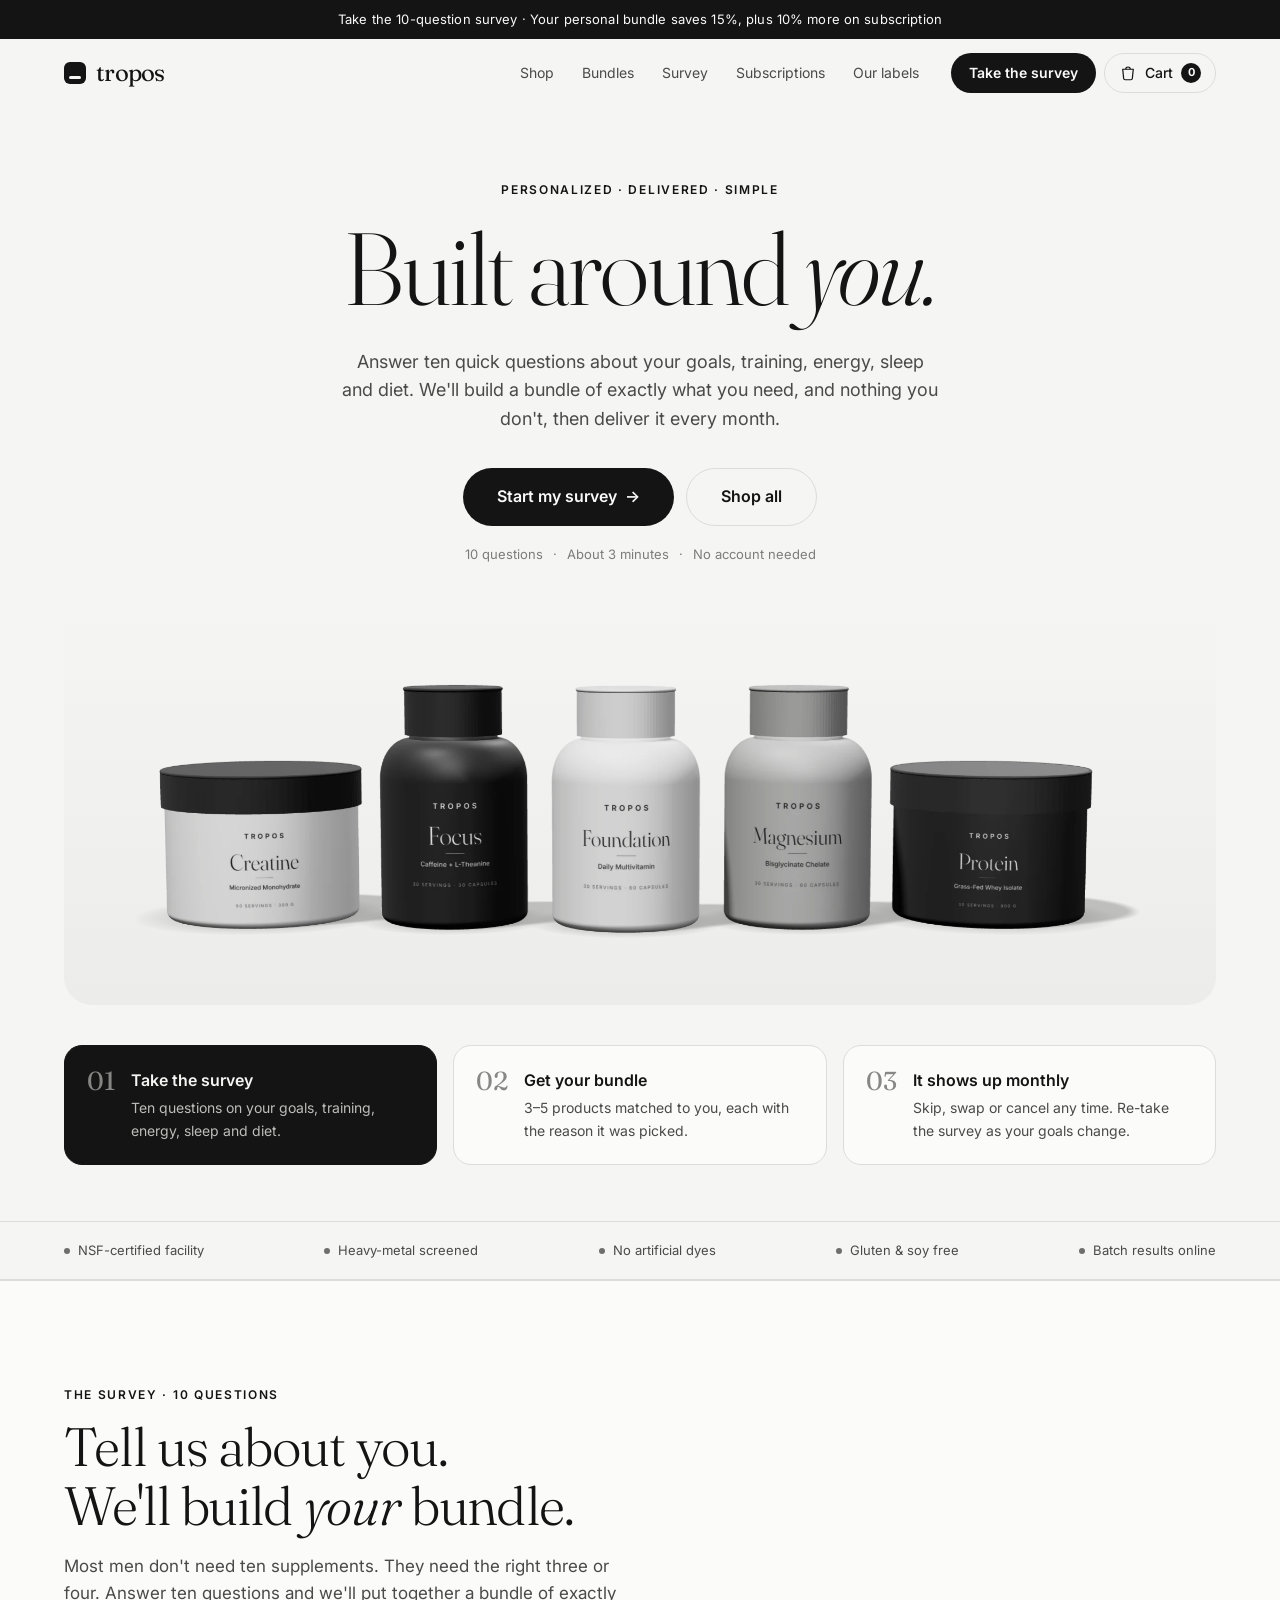
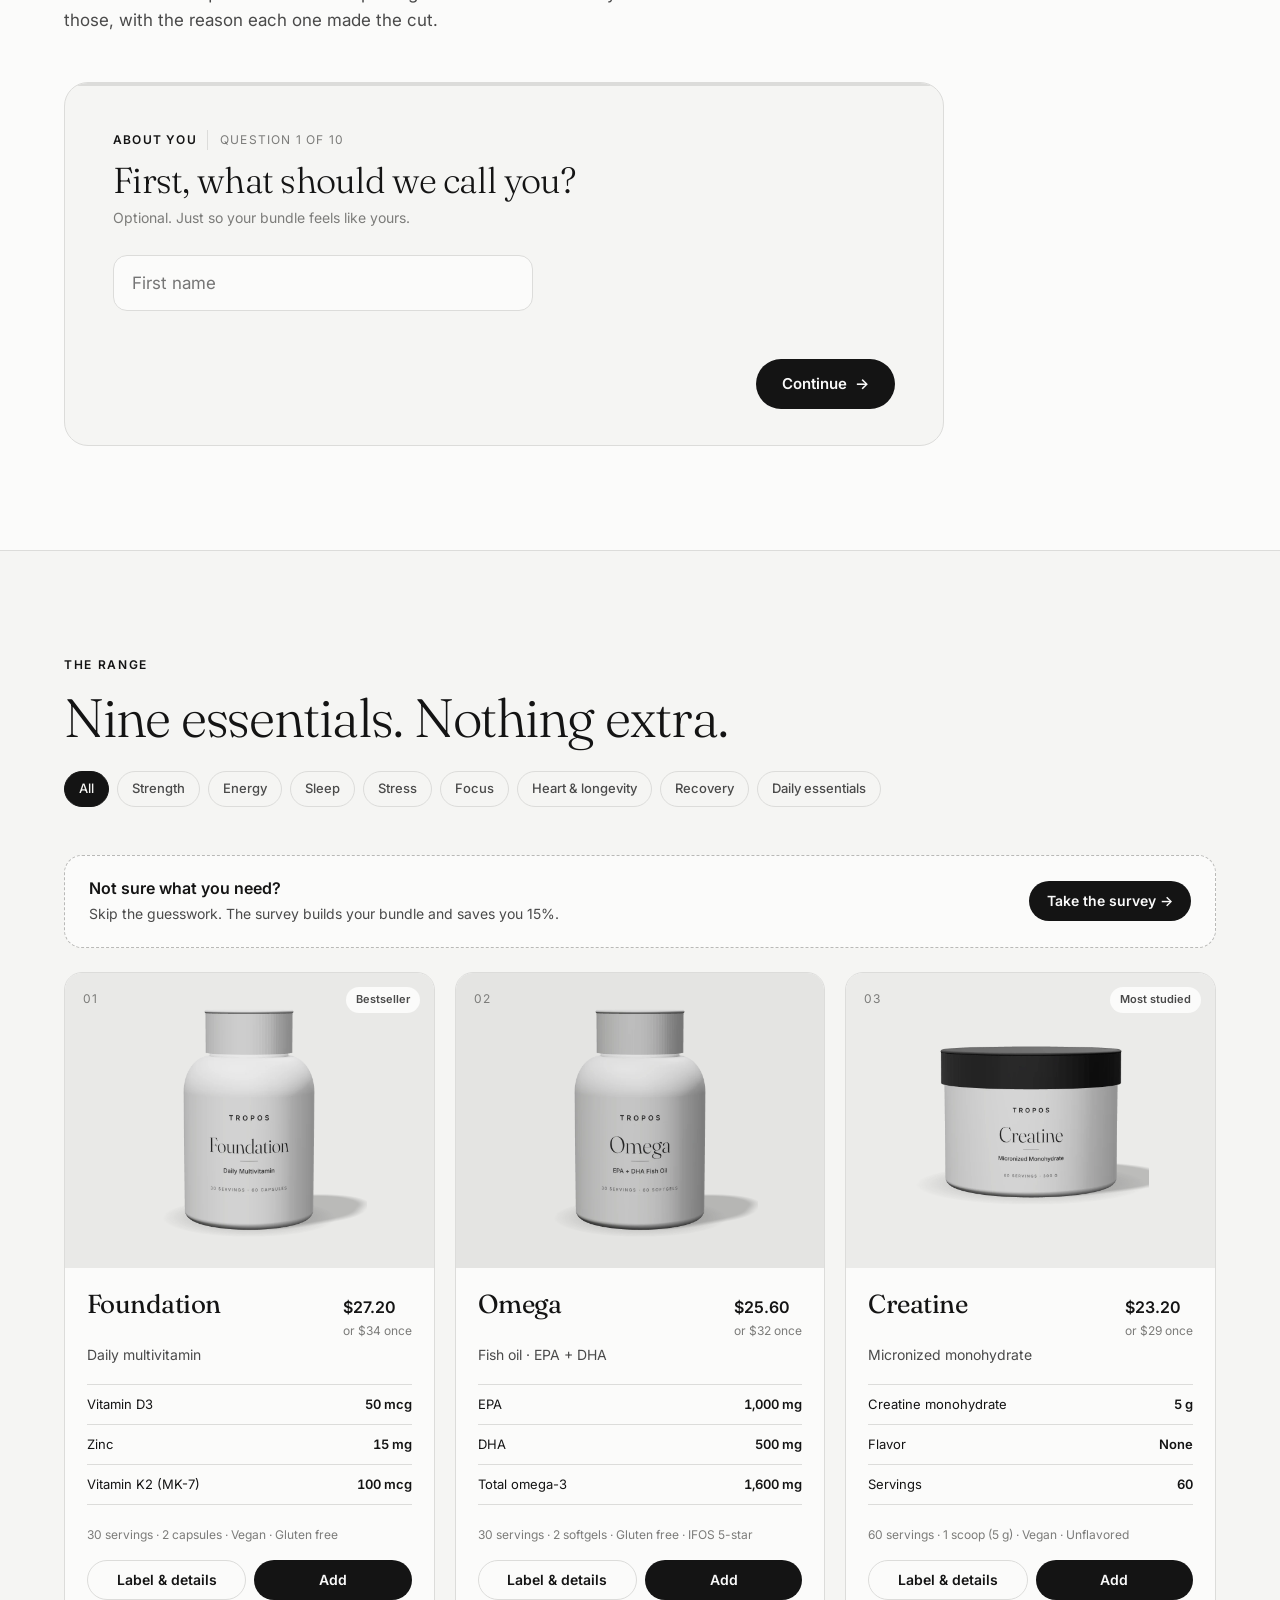
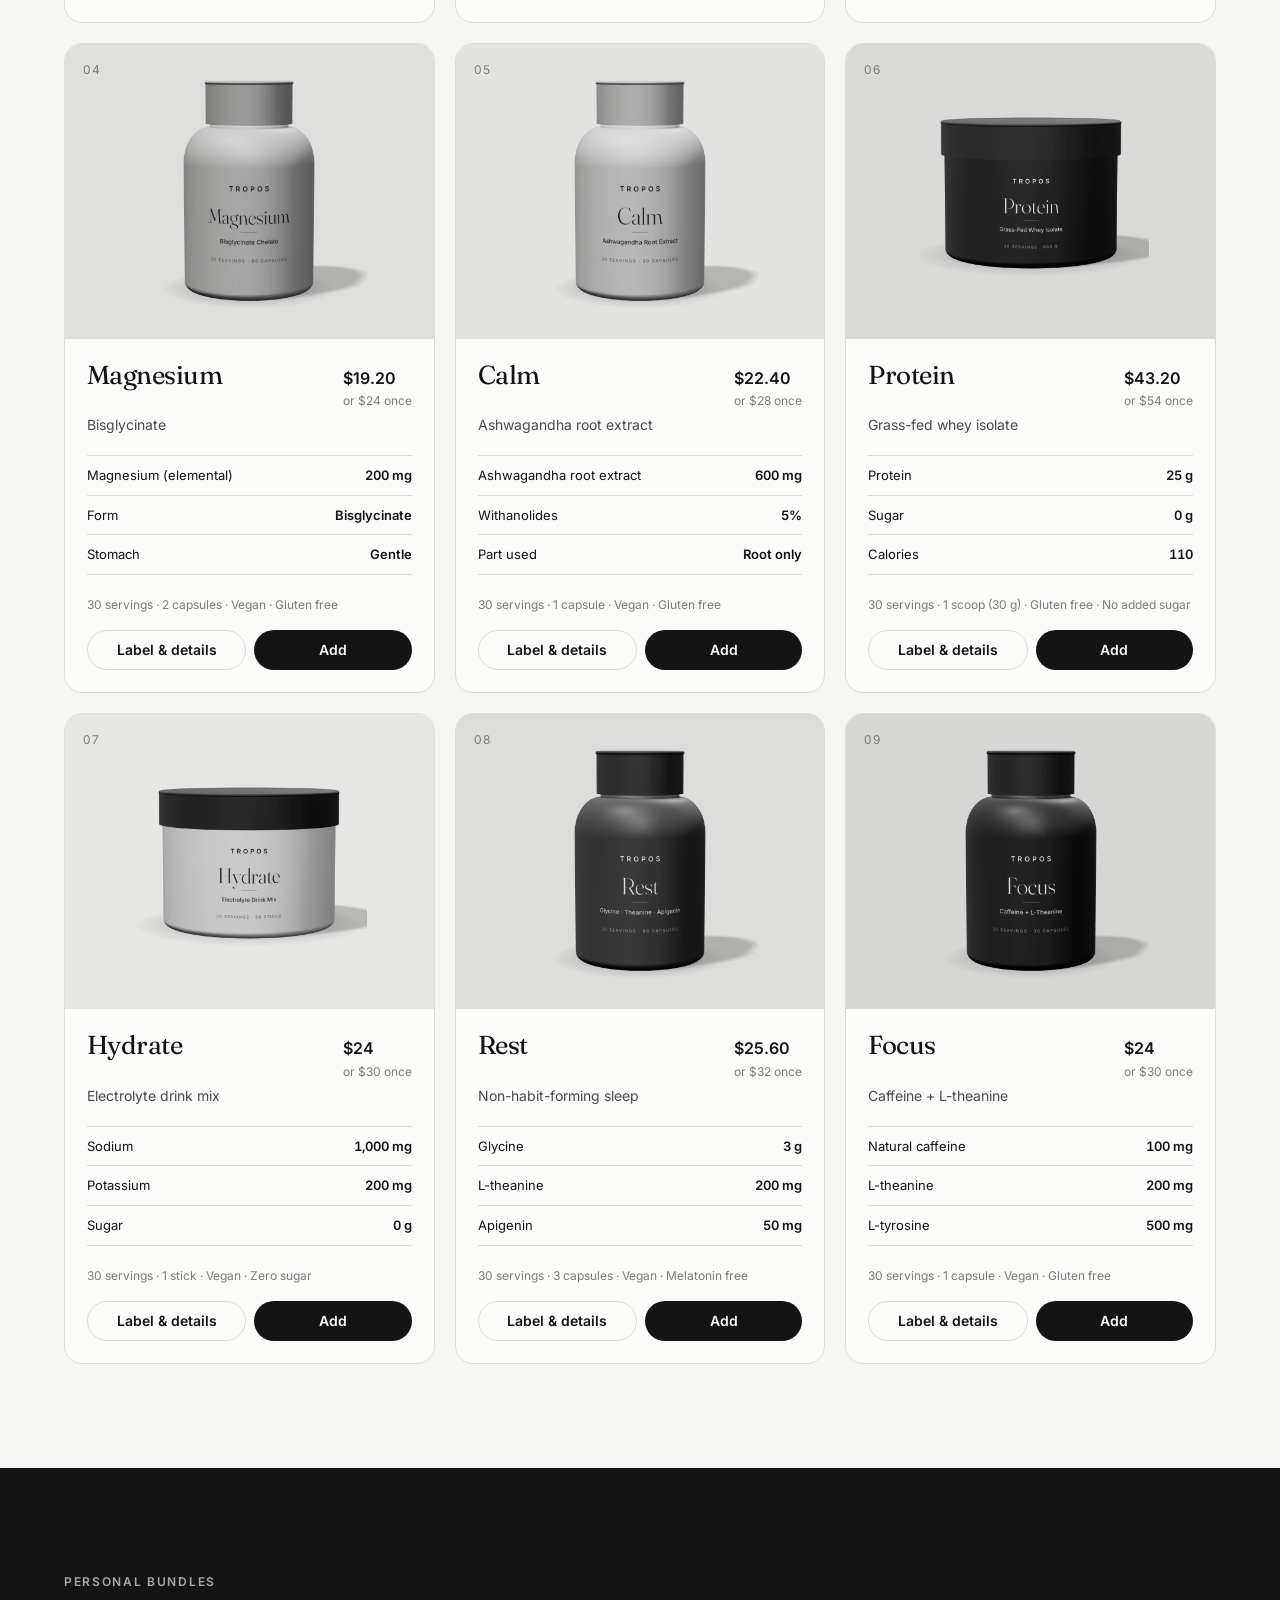
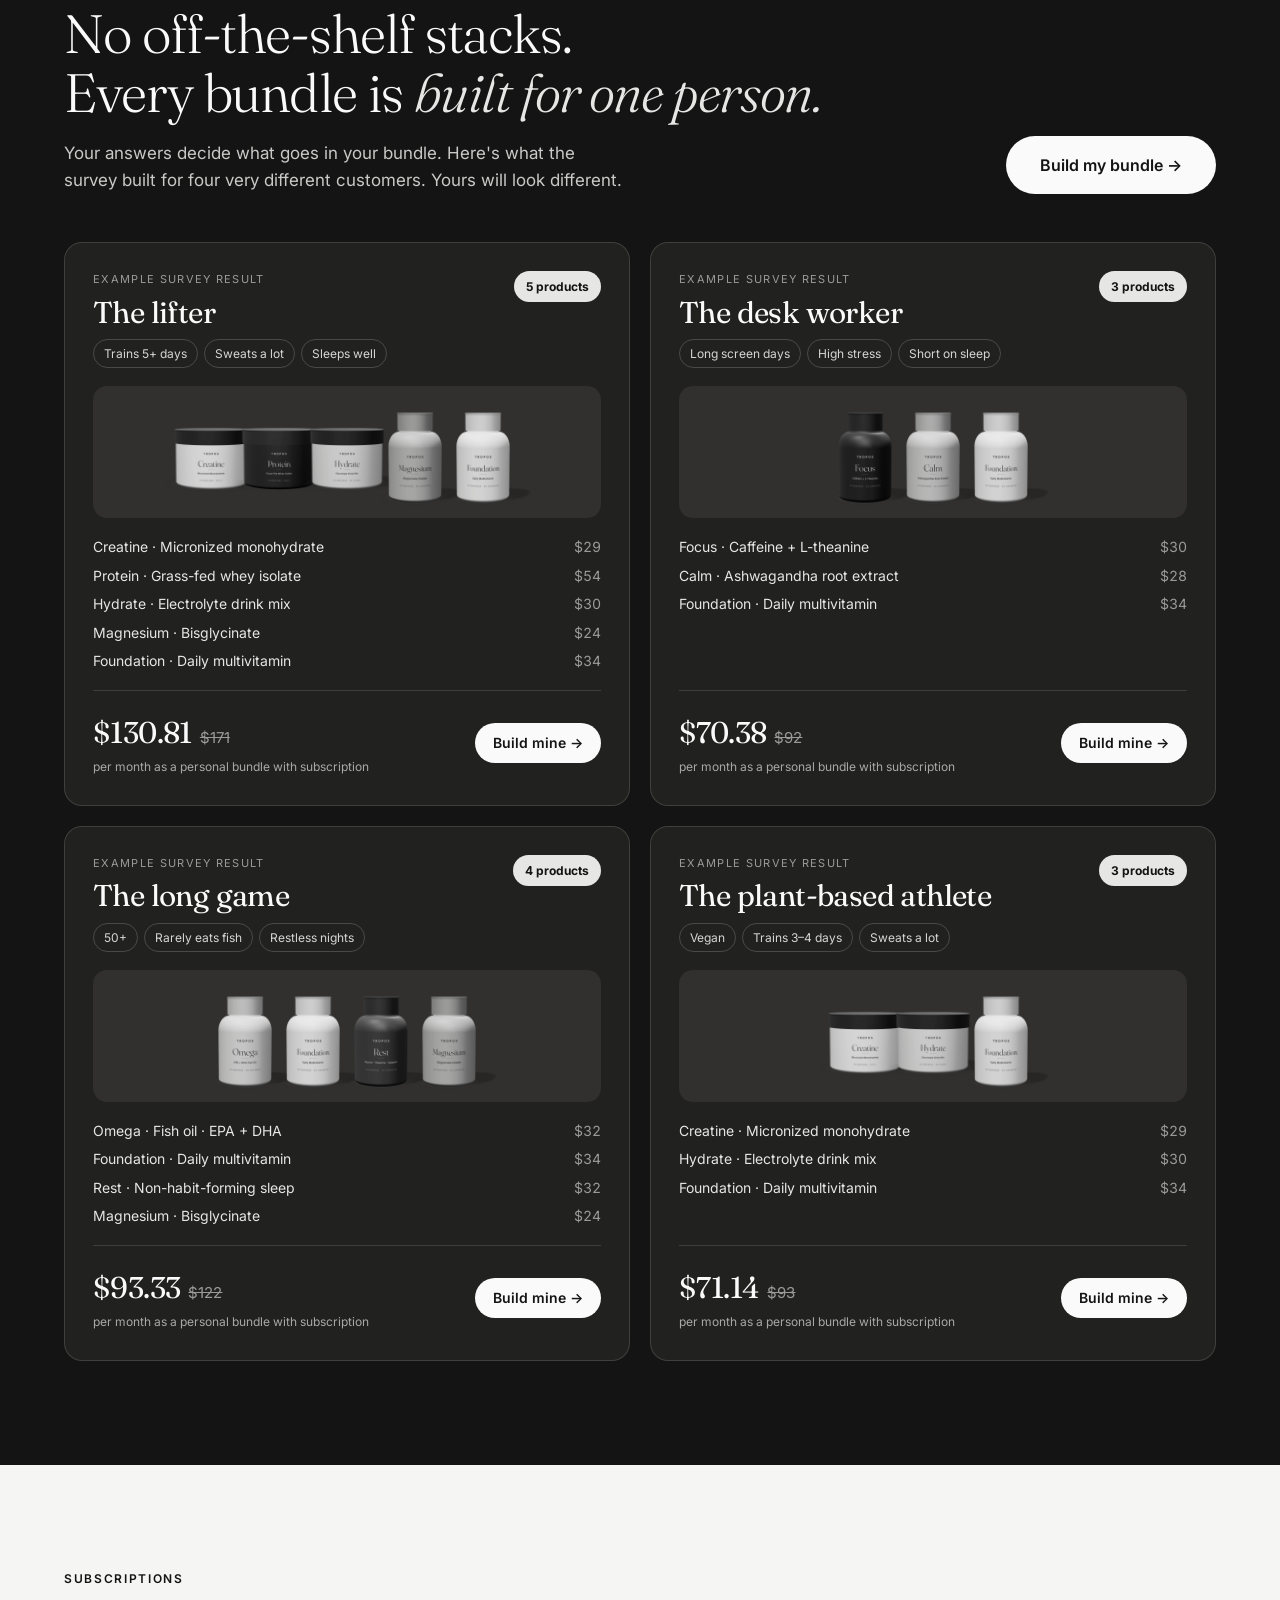
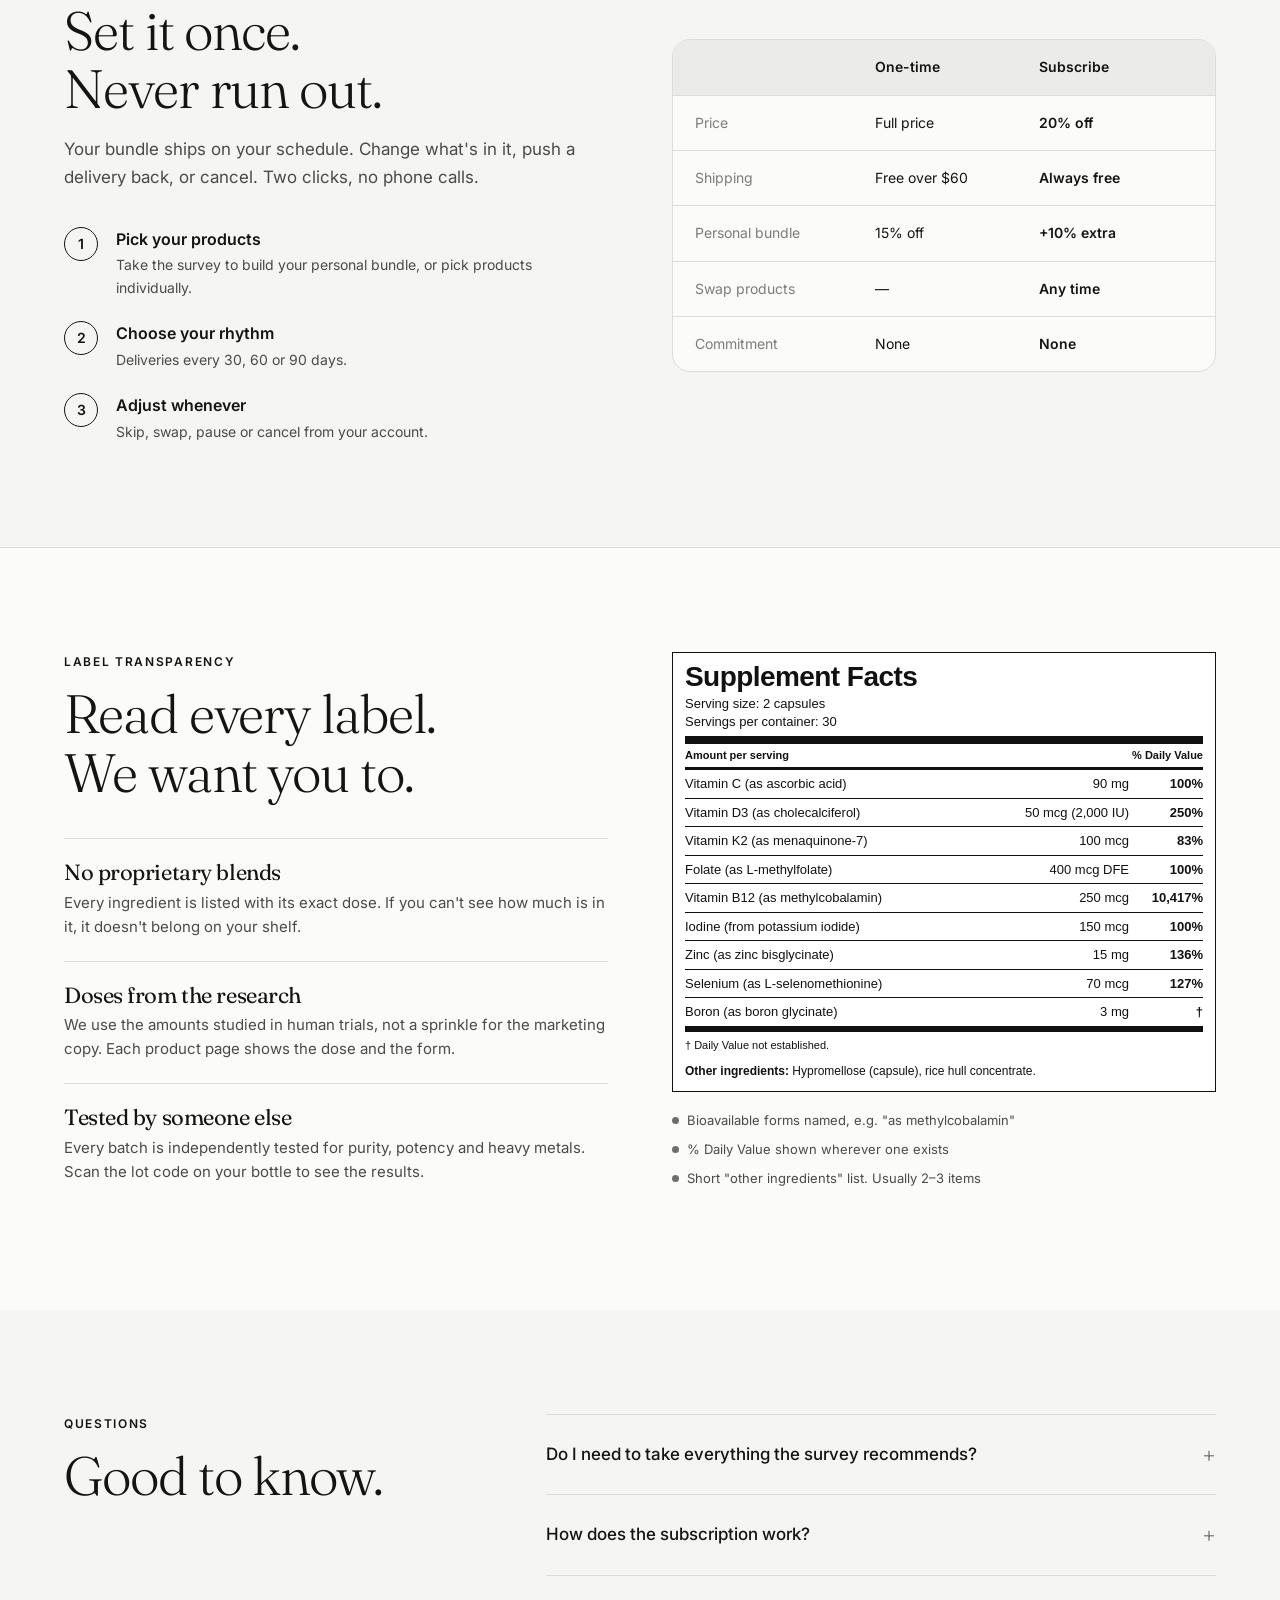
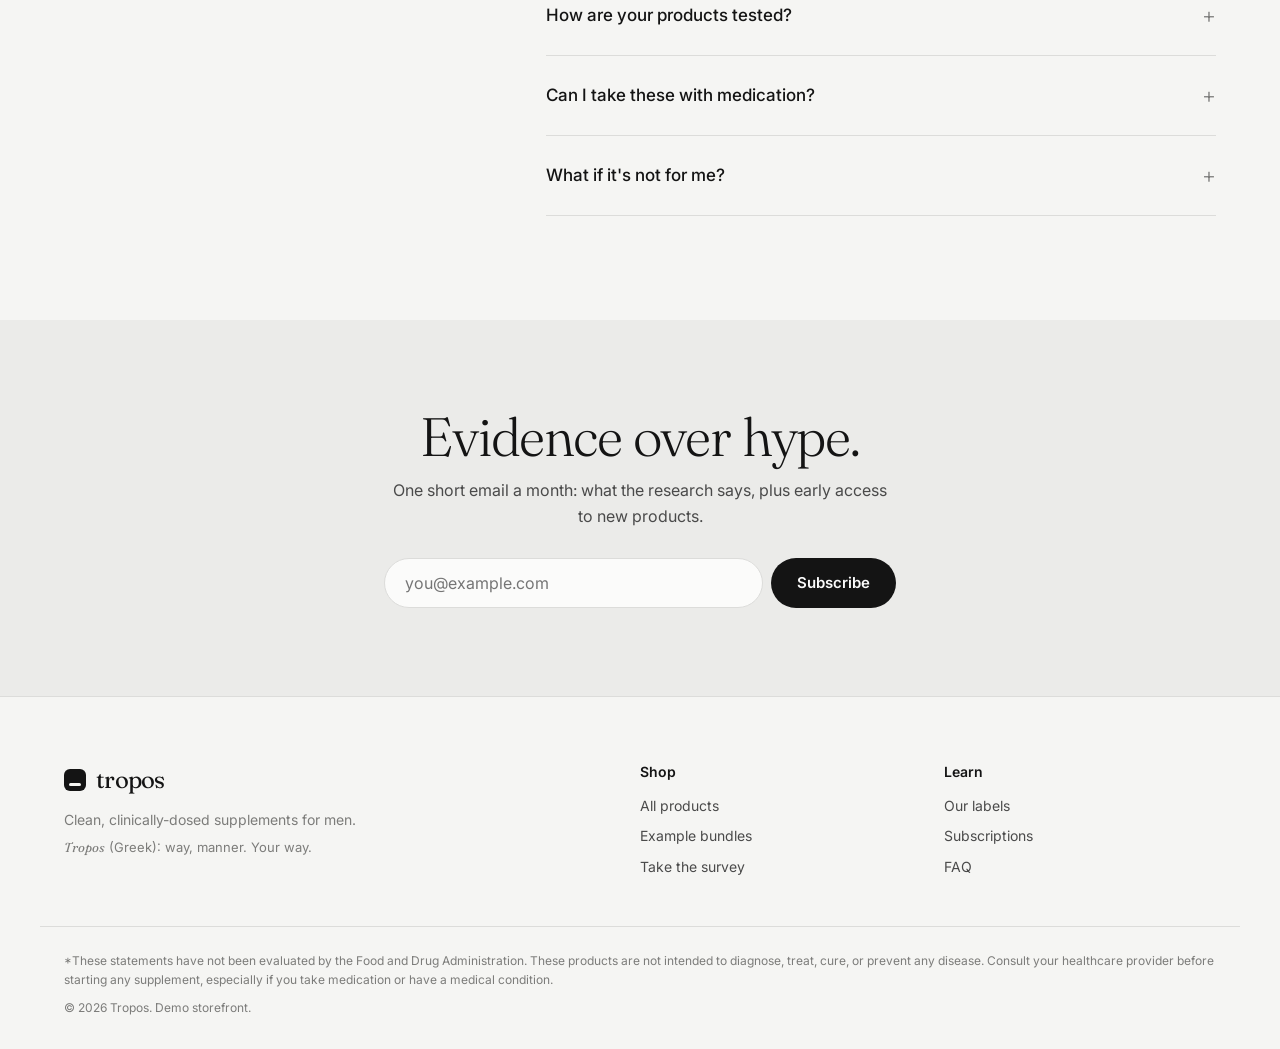
==== commit 4bb5476e: "Expand survey to 10 personalized questions Add name, training type and energy-dip questions plus low" ====
--- a/supplements/index.html
+++ b/supplements/index.html
@@ -3,7 +3,7 @@
 <head>
   <meta charset="UTF-8">
   <meta name="viewport" content="width=device-width, initial-scale=1.0">
-  <meta name="description" content="Tropos — supplements for men, matched to your goals and delivered on your schedule. Take the 2-minute survey to build your bundle.">
+  <meta name="description" content="Tropos — supplements for men, matched to your goals and delivered on your schedule. Take the 10-question survey to build your bundle.">
   <meta name="theme-color" content="#f5f5f3">
   <title>Tropos — Built Around You</title>
   <link rel="preconnect" href="https://fonts.googleapis.com">
@@ -14,7 +14,7 @@
 </head>
 <body>
 
-<div class="announce">Take the 2-minute survey · Your personal bundle saves 15%, plus 10% more on subscription</div>
+<div class="announce">Take the 10-question survey · Your personal bundle saves 15%, plus 10% more on subscription</div>
 
 <!-- NAV -->
 <header class="nav" id="nav">
@@ -48,12 +48,12 @@
   <div class="wrap hero-center">
     <p class="eyebrow">Personalized · Delivered · Simple</p>
     <h1>Built around <em>you.</em></h1>
-    <p class="lede">Answer seven quick questions about your goals, training, sleep and diet. We'll build a bundle of exactly what you need, and nothing you don't, then deliver it every month.</p>
+    <p class="lede">Answer ten quick questions about your goals, training, energy, sleep and diet. We'll build a bundle of exactly what you need, and nothing you don't, then deliver it every month.</p>
     <div class="hero-cta">
       <a href="#quiz" class="btn btn-primary btn-lg">Start my survey <span aria-hidden="true">→</span></a>
       <a href="#shop" class="btn btn-ghost btn-lg">Shop all</a>
     </div>
-    <p class="hero-meta"><span>2 minutes</span><span>7 questions</span><span>No account needed</span></p>
+    <p class="hero-meta"><span>10 questions</span><span>About 3 minutes</span><span>No account needed</span></p>
   </div>
   <div class="wrap">
     <div class="hero-visual" id="heroVisual"></div>
@@ -63,7 +63,7 @@
 <!-- HOW IT WORKS -->
 <section class="how">
   <div class="wrap how-grid">
-    <a href="#quiz" class="how-step"><span class="how-n">01</span><div><strong>Take the survey</strong><p>Two minutes on your goals, routine and diet.</p></div></a>
+    <a href="#quiz" class="how-step"><span class="how-n">01</span><div><strong>Take the survey</strong><p>Ten questions on your goals, training, energy, sleep and diet.</p></div></a>
     <div class="how-step"><span class="how-n">02</span><div><strong>Get your bundle</strong><p>3–5 products matched to you, each with the reason it was picked.</p></div></div>
     <div class="how-step"><span class="how-n">03</span><div><strong>It shows up monthly</strong><p>Skip, swap or cancel any time. Re-take the survey as your goals change.</p></div></div>
   </div>
@@ -80,9 +80,9 @@
 <section class="section quiz-section" id="quiz">
   <div class="wrap">
     <div class="section-head">
-      <p class="eyebrow">The survey · 2 minutes</p>
+      <p class="eyebrow">The survey · 10 questions</p>
       <h2>Tell us about you.<br>We'll build <em>your</em> bundle.</h2>
-      <p class="section-sub">Most men don't need ten supplements. They need the right three or four. Answer seven questions and we'll put together a bundle of exactly those, with the reason each one made the cut.</p>
+      <p class="section-sub">Most men don't need ten supplements. They need the right three or four. Answer ten questions and we'll put together a bundle of exactly those, with the reason each one made the cut.</p>
     </div>
 
     <div class="quiz-card" id="quizCard">
@@ -249,7 +249,7 @@
   <div class="modal-panel" id="modalPanel"></div>
 </div>
 
-<a href="#quiz" class="float-cta" id="floatCta">Build my bundle <span>· 2 min</span></a>
+<a href="#quiz" class="float-cta" id="floatCta">Build my bundle <span>· 3 min</span></a>
 
 <div class="toast" id="toast" role="status" aria-live="polite"></div>
 
--- a/supplements/styles.css
+++ b/supplements/styles.css
@@ -519,3 +519,19 @@
 .example-label { font-size: 11px; letter-spacing: .12em; text-transform: uppercase; color: #9a9a98; margin-bottom: 8px; }
 .stack-tags { display: flex; flex-wrap: wrap; gap: 6px; margin-top: 10px; }
 .stack-tags span { font-size: 12px; padding: 4px 10px; border-radius: 999px; border: 1px solid rgba(255,255,255,.18); color: #d6d6d4; }
+
+/* Survey: sections, name field, building screen, profile */
+.q-section { display: inline-block; color: var(--ink); font-weight: 600; margin-right: 8px; padding-right: 10px; border-right: 1px solid var(--line); }
+.q-text { width: 100%; max-width: 420px; height: 56px; border: 1px solid var(--line); border-radius: 14px; background: var(--surface); padding: 0 18px; font: inherit; font-size: 17px; color: var(--ink); }
+.q-text:focus { outline: 2px solid var(--ink); outline-offset: 1px; }
+.building { padding: 72px 48px; text-align: center; }
+.building h3 { font-size: clamp(26px, 3vw, 34px); font-weight: 300; margin: 22px 0 22px; }
+.building ul { list-style: none; padding: 0; margin: 0 auto; display: inline-grid; gap: 10px; text-align: left; font-size: 15px; color: var(--ink-2); }
+.building li { opacity: 0; animation: tick .4s ease forwards; padding-left: 26px; position: relative; }
+.building li::before { content: "✓"; position: absolute; left: 0; color: var(--ink); font-weight: 700; }
+@keyframes tick { from { opacity: 0; transform: translateY(6px); } to { opacity: 1; transform: none; } }
+.spinner { width: 36px; height: 36px; margin: 0 auto; border-radius: 50%; border: 2px solid var(--line); border-top-color: var(--ink); animation: spin .8s linear infinite; }
+@keyframes spin { to { transform: rotate(360deg); } }
+.profile { display: flex; flex-wrap: wrap; gap: 6px; margin-top: 14px !important; }
+.profile span { font-size: 12px; padding: 4px 10px; border-radius: 999px; background: var(--surface-2); color: var(--ink-2); }
+@media (max-width: 700px) { .building { padding: 56px 20px; } }
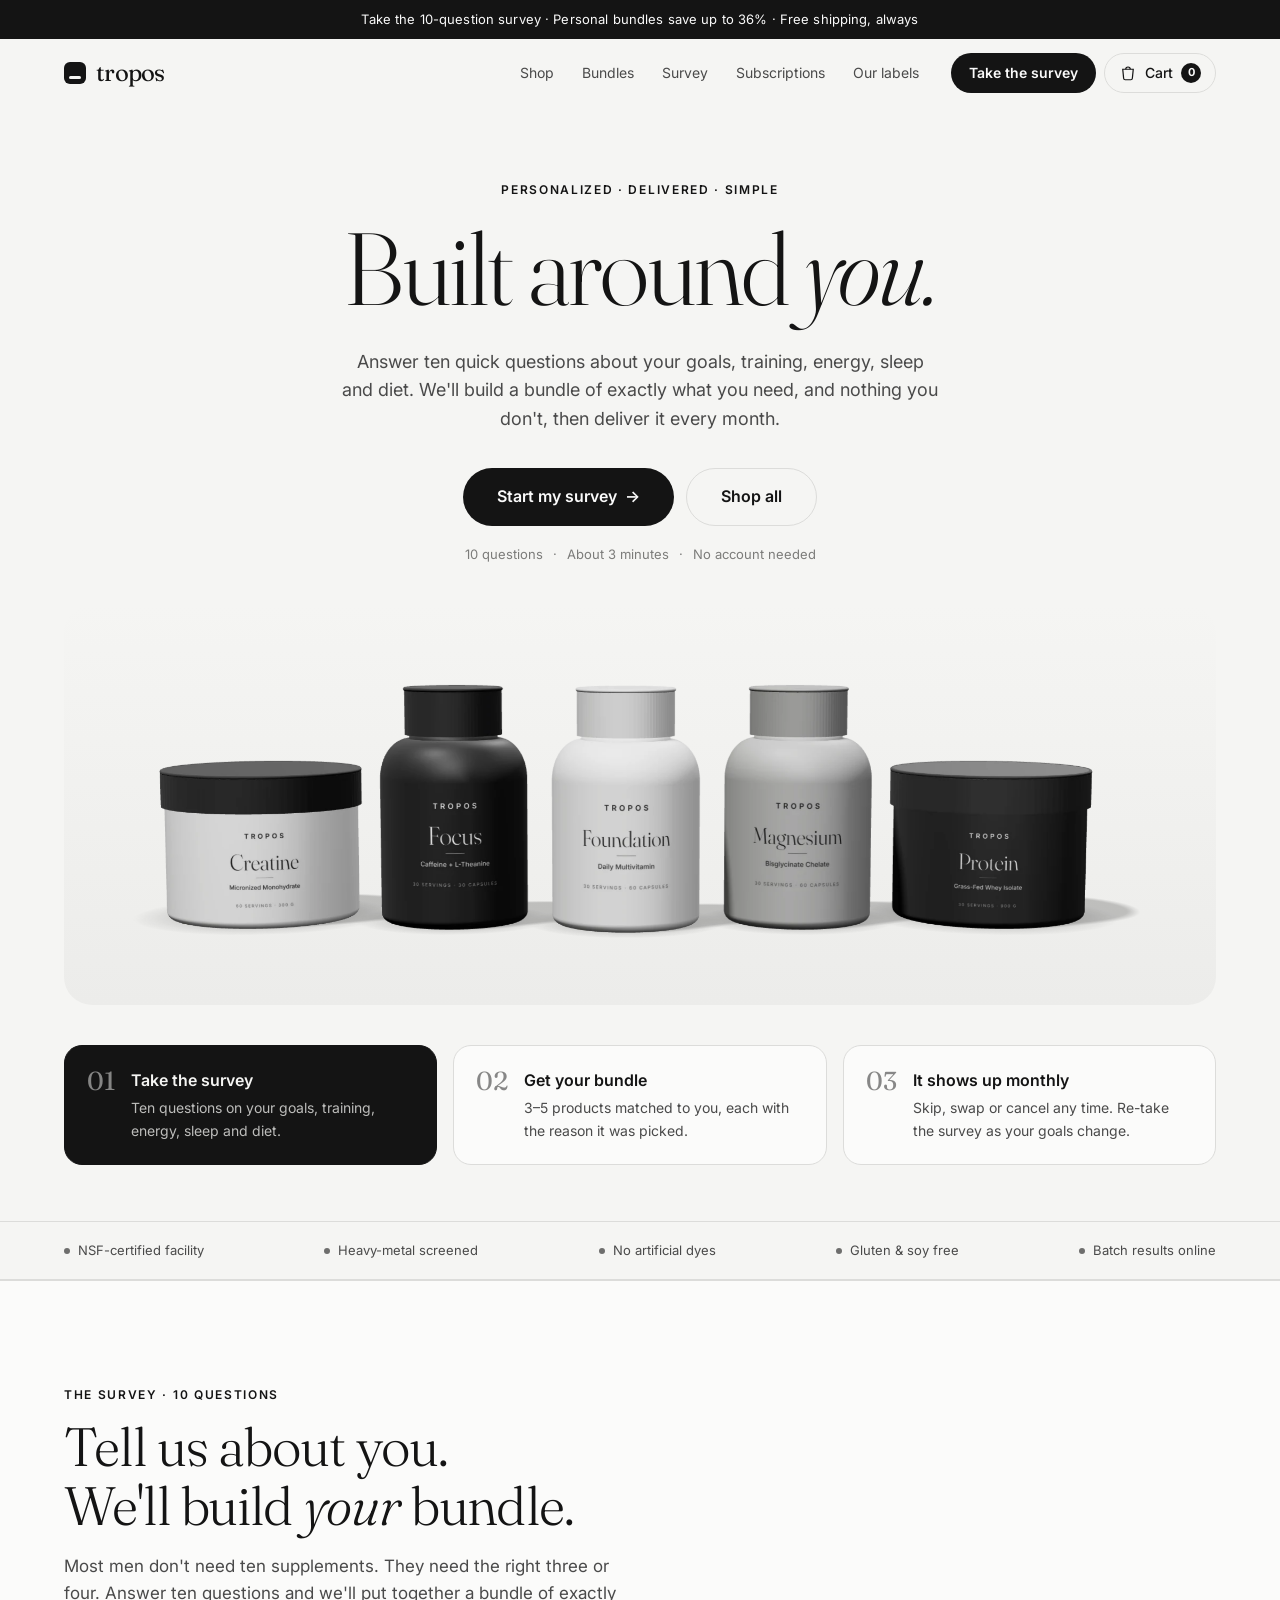
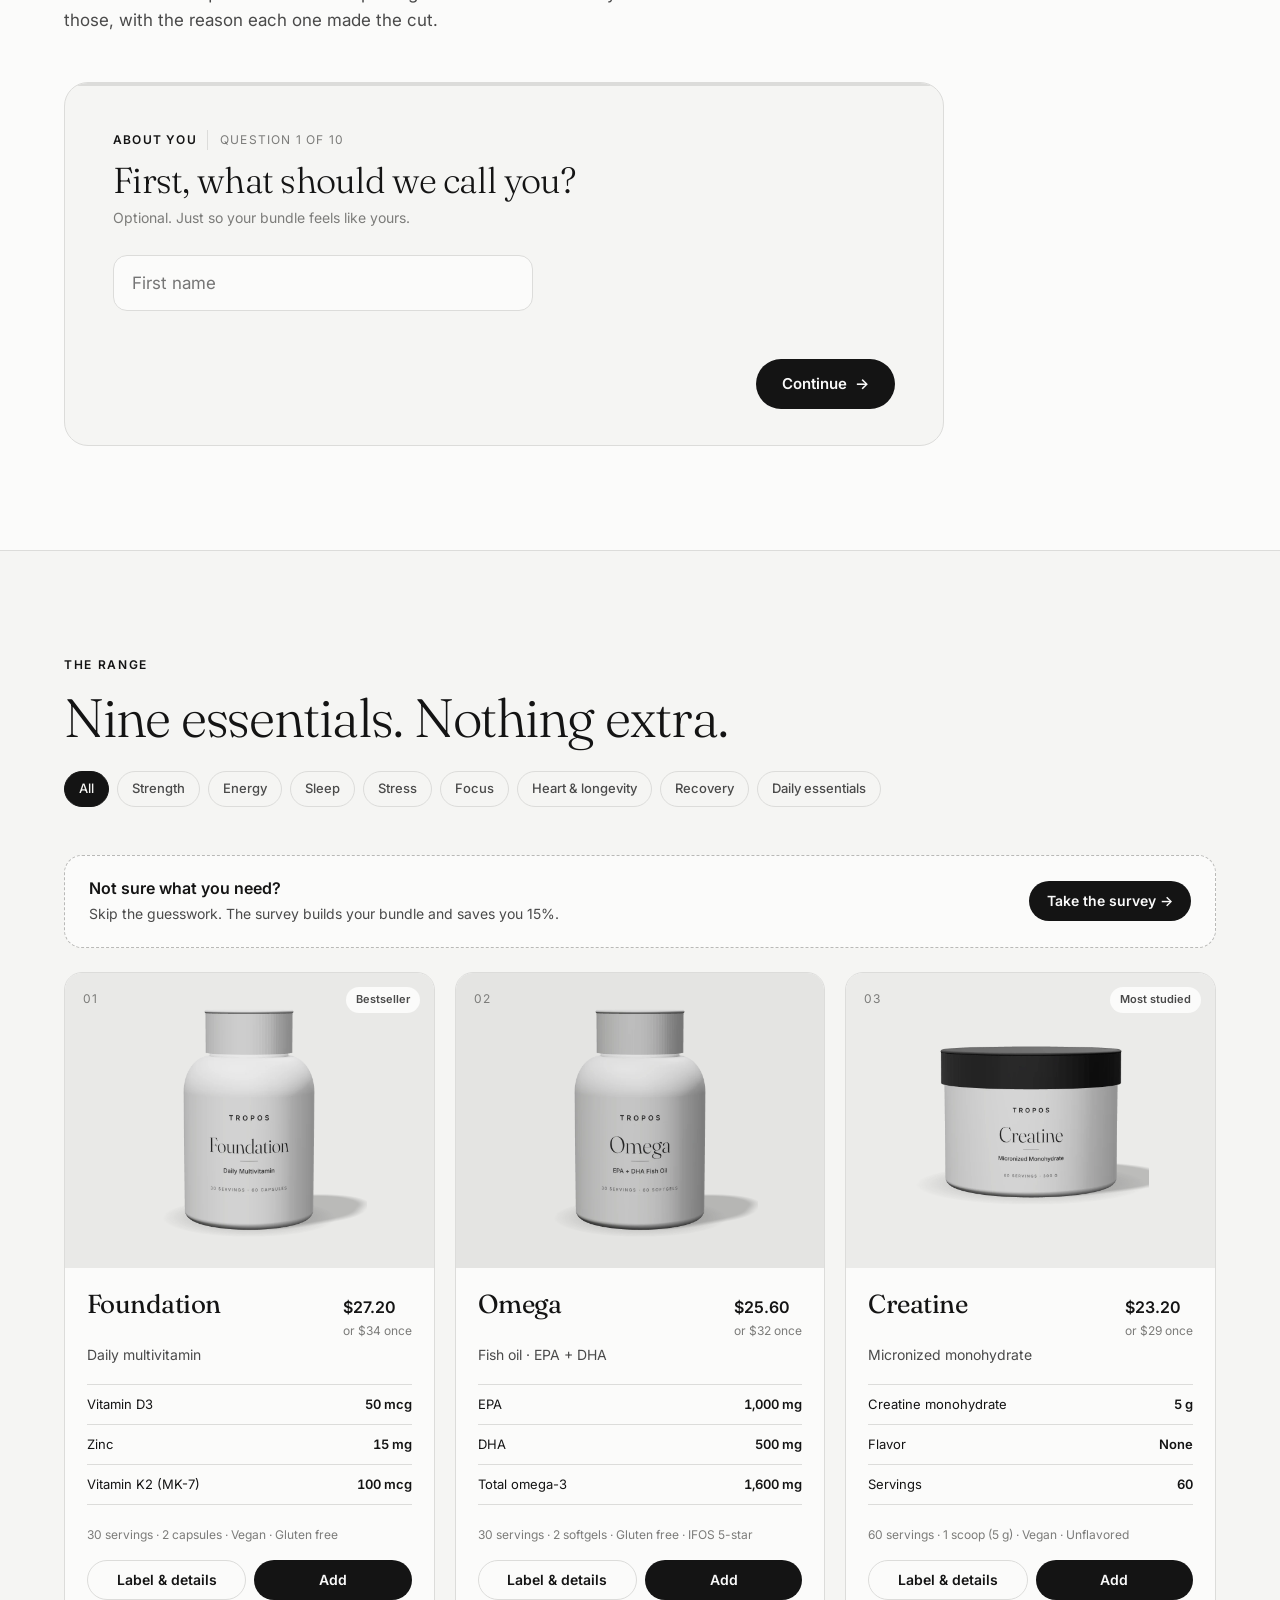
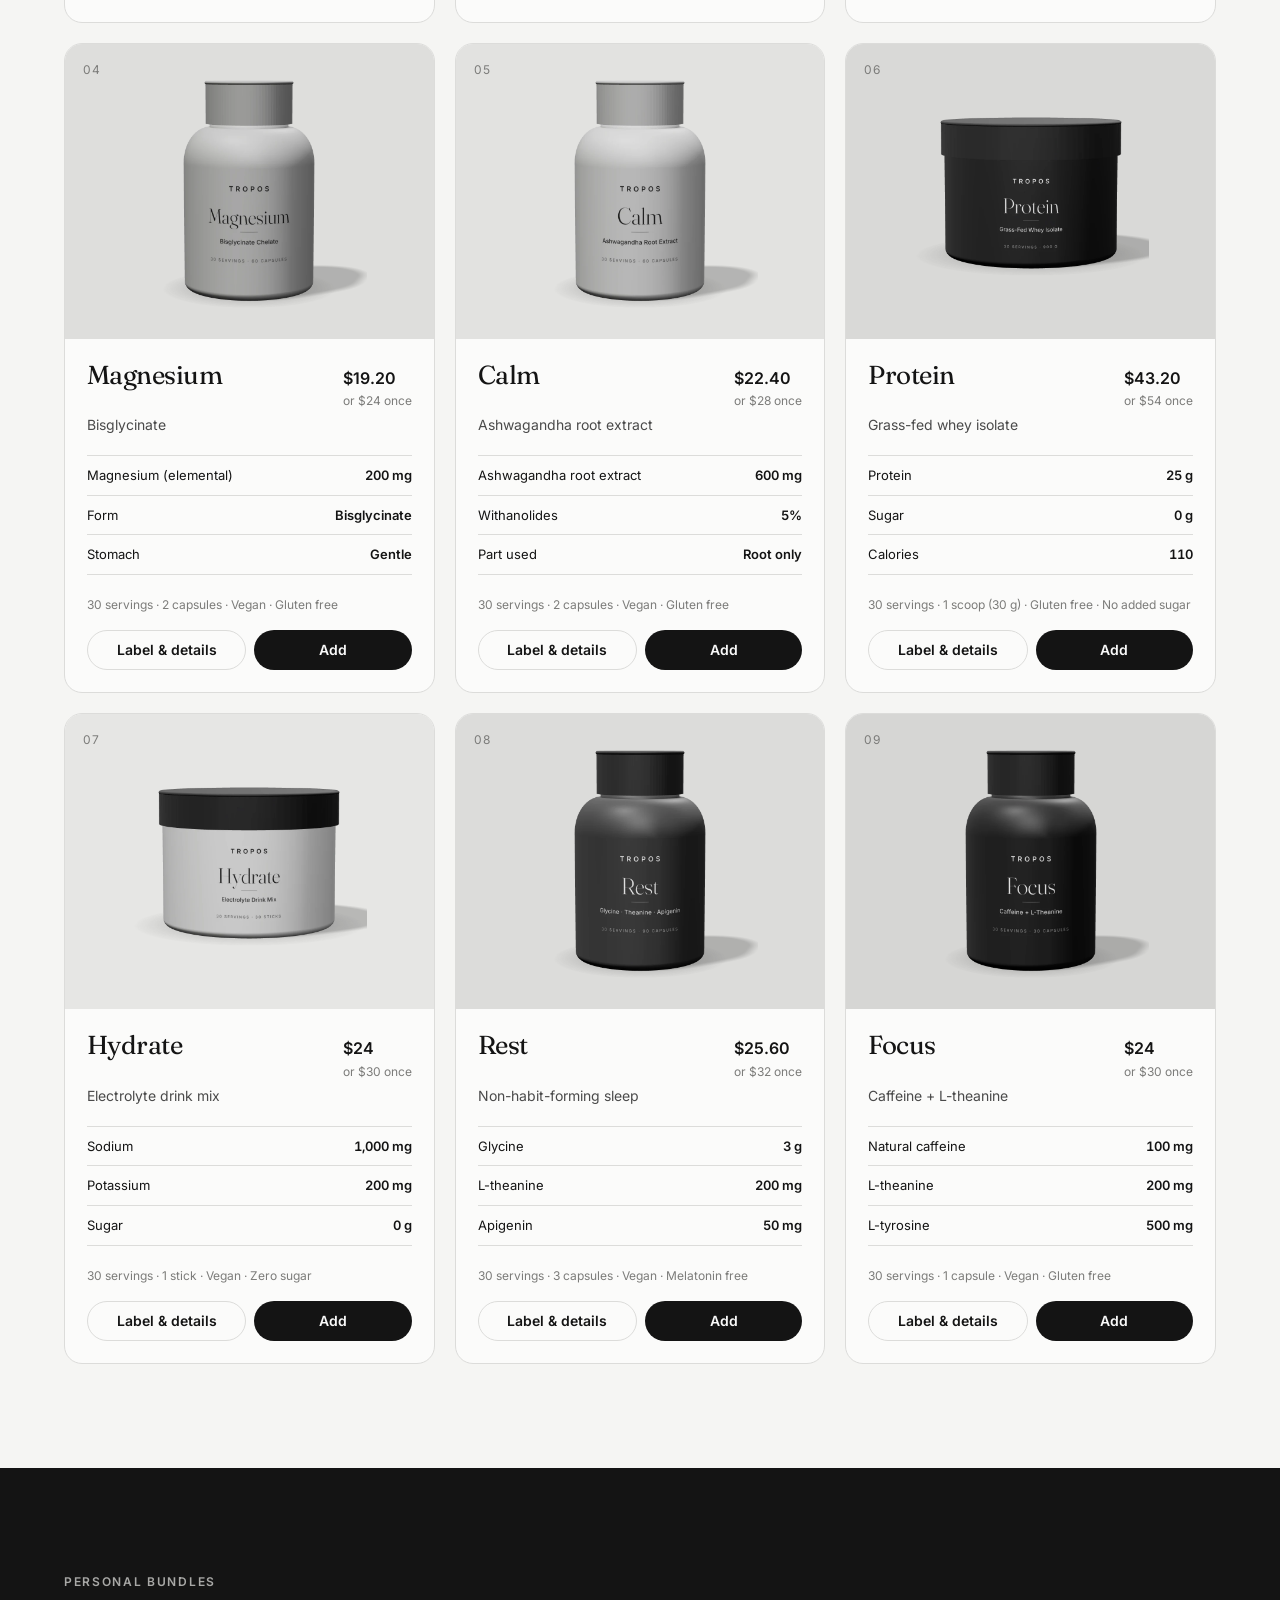
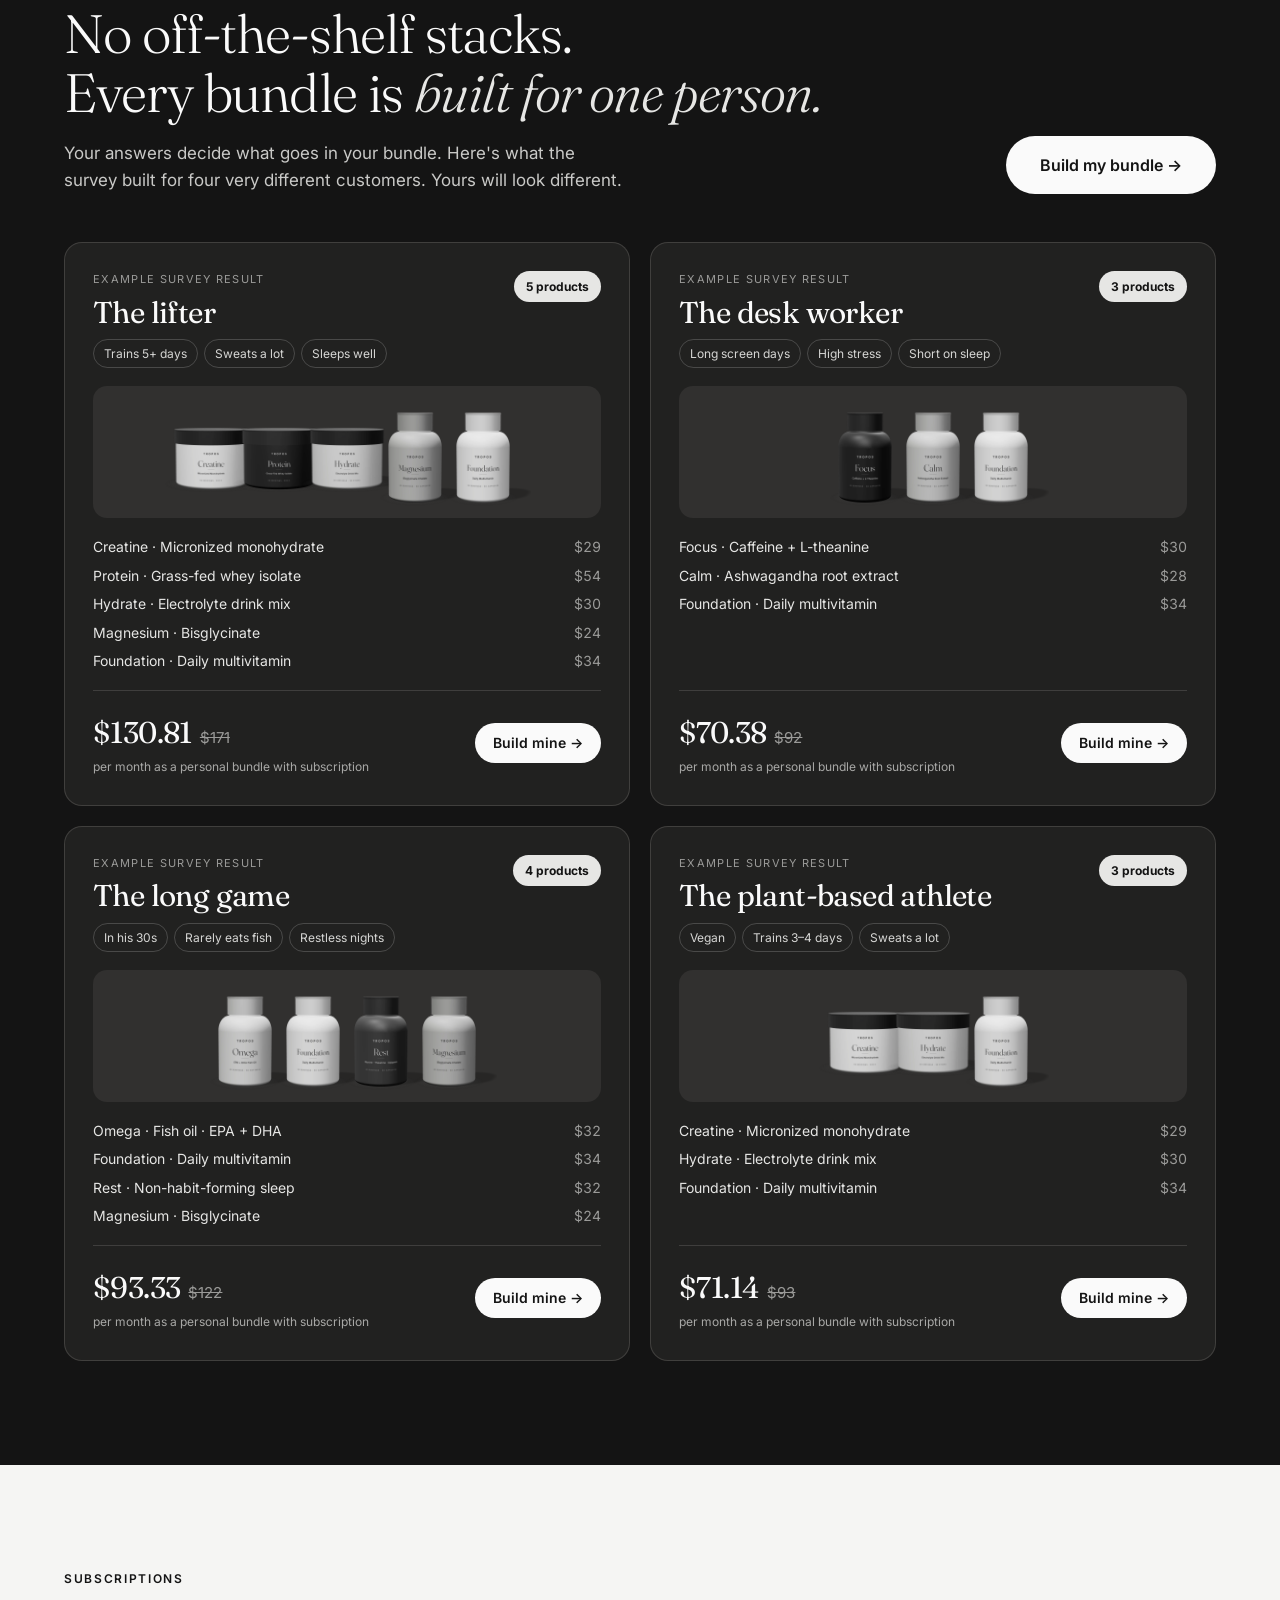
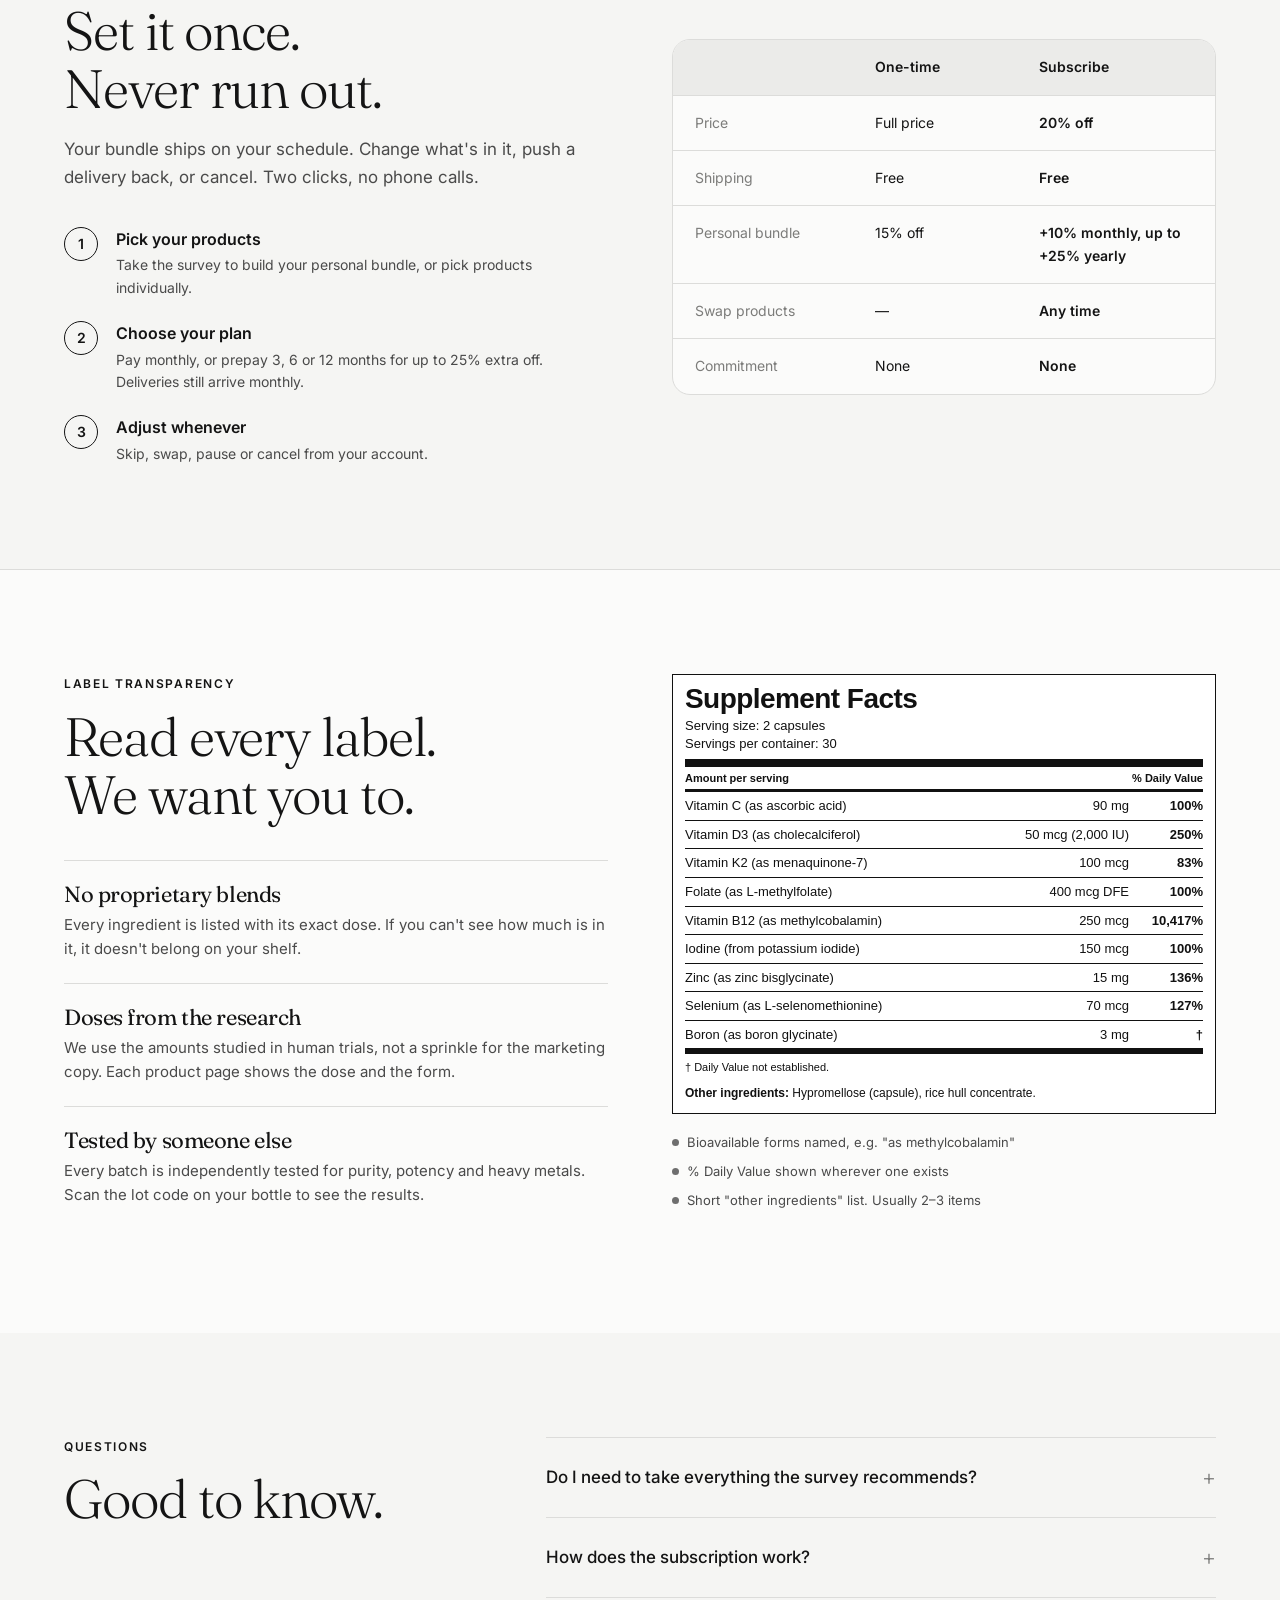
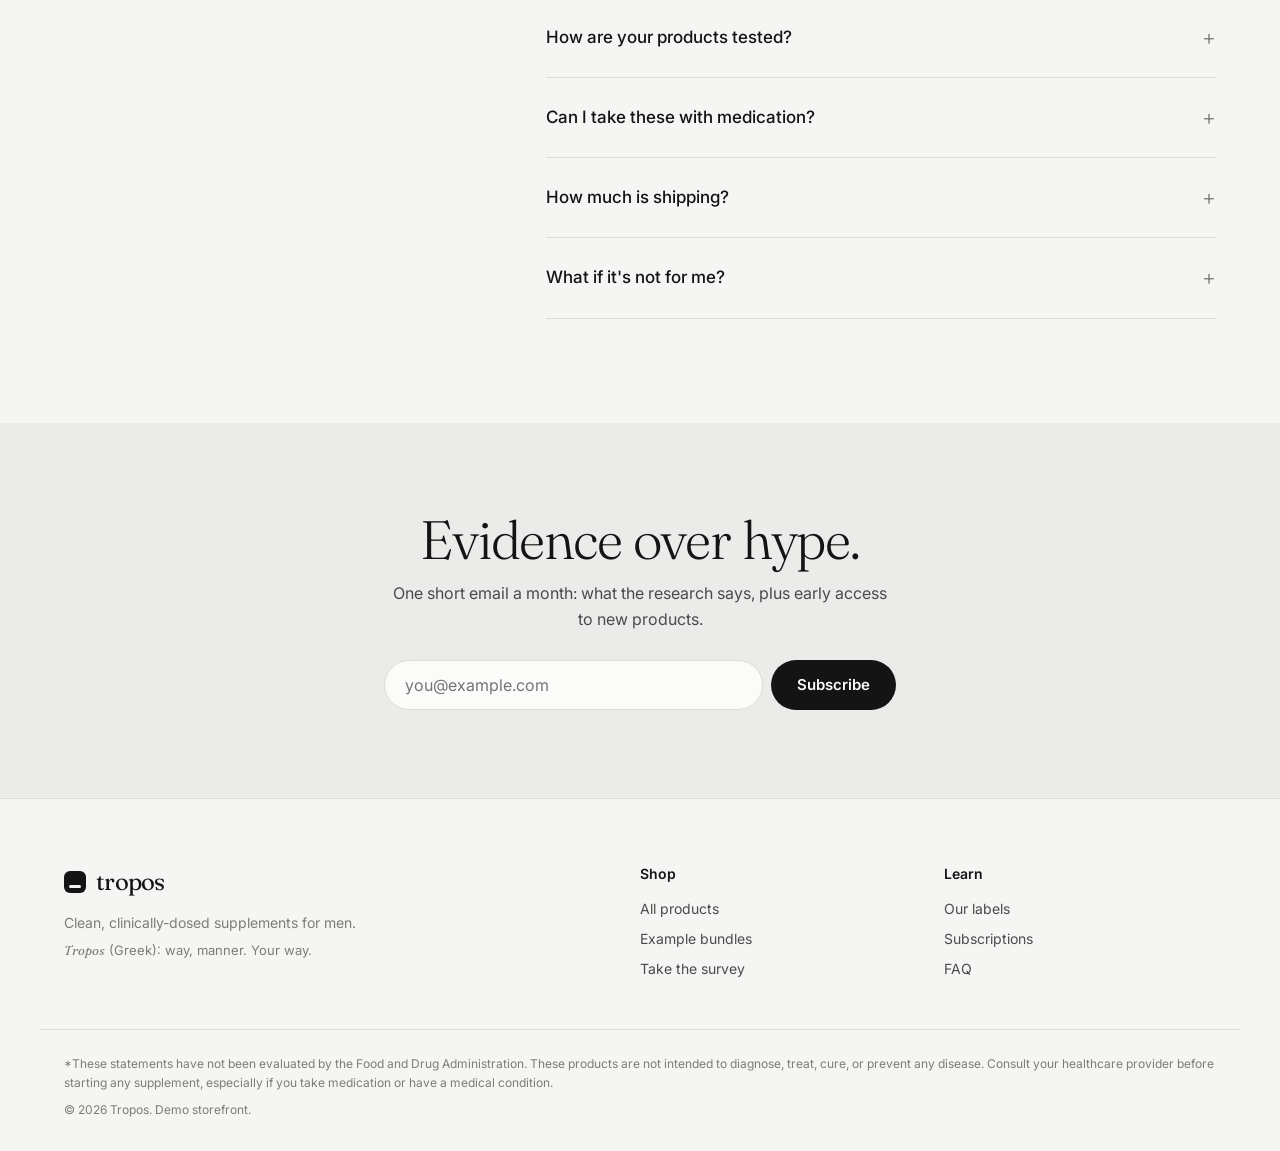
==== commit b1b54196: "Clear bundle pricing with prepaid plans; free shipping always - Plan picker on the survey result: on" ====
--- a/supplements/index.html
+++ b/supplements/index.html
@@ -14,7 +14,7 @@
 </head>
 <body>
 
-<div class="announce">Take the 10-question survey · Your personal bundle saves 15%, plus 10% more on subscription</div>
+<div class="announce">Take the 10-question survey · Personal bundles save up to 36% · Free shipping, always</div>
 
 <!-- NAV -->
 <header class="nav" id="nav">
@@ -137,15 +137,15 @@
       <p class="section-sub">Your bundle ships on your schedule. Change what's in it, push a delivery back, or cancel. Two clicks, no phone calls.</p>
       <ol class="steps">
         <li><span>1</span><div><strong>Pick your products</strong><p>Take the survey to build your personal bundle, or pick products individually.</p></div></li>
-        <li><span>2</span><div><strong>Choose your rhythm</strong><p>Deliveries every 30, 60 or 90 days.</p></div></li>
+        <li><span>2</span><div><strong>Choose your plan</strong><p>Pay monthly, or prepay 3, 6 or 12 months for up to 25% extra off. Deliveries still arrive monthly.</p></div></li>
         <li><span>3</span><div><strong>Adjust whenever</strong><p>Skip, swap, pause or cancel from your account.</p></div></li>
       </ol>
     </div>
     <div class="compare">
       <div class="compare-row compare-head"><span></span><span>One-time</span><span class="hl">Subscribe</span></div>
       <div class="compare-row"><span>Price</span><span>Full price</span><span class="hl">20% off</span></div>
-      <div class="compare-row"><span>Shipping</span><span>Free over $60</span><span class="hl">Always free</span></div>
-      <div class="compare-row"><span>Personal bundle</span><span>15% off</span><span class="hl">+10% extra</span></div>
+      <div class="compare-row"><span>Shipping</span><span>Free</span><span class="hl">Free</span></div>
+      <div class="compare-row"><span>Personal bundle</span><span>15% off</span><span class="hl">+10% monthly, up to +25% yearly</span></div>
       <div class="compare-row"><span>Swap products</span><span>—</span><span class="hl">Any time</span></div>
       <div class="compare-row"><span>Commitment</span><span>None</span><span class="hl">None</span></div>
     </div>
@@ -193,9 +193,10 @@
     </div>
     <div class="faq">
       <details><summary>Do I need to take everything the survey recommends?</summary><p>No. The survey ranks products by how well they match your answers. Start with the top one or two and add more if you want. Each recommendation shows the reason it was chosen.</p></details>
-      <details><summary>How does the subscription work?</summary><p>You get 20% off and free shipping on every delivery. Choose 30, 60 or 90 day intervals. You can skip, swap products, pause or cancel any time from your account, and there's no minimum number of orders.</p></details>
+      <details><summary>How does the subscription work?</summary><p>You get 20% off every delivery, and shipping is always free. Choose 30, 60 or 90 day intervals. You can skip, swap products, pause or cancel any time from your account, and there's no minimum number of orders.</p></details>
       <details><summary>How are your products tested?</summary><p>Each batch is tested by an independent, ISO 17025-accredited lab for identity, potency, microbes and heavy metals. Results are matched to the lot number printed on your bottle.</p></details>
       <details><summary>Can I take these with medication?</summary><p>Some ingredients, like ashwagandha, vitamin K2 and caffeine, can interact with medications or health conditions. Each product lists its cautions. If you take prescription medication, check with your doctor first.</p></details>
+      <details><summary>How much is shipping?</summary><p>Nothing. Shipping is free on every order, whether it's a single product, a one-time bundle or a subscription.</p></details>
       <details><summary>What if it's not for me?</summary><p>Try anything for 30 days. If you're not happy, we'll refund your first order, even if the container is empty.</p></details>
     </div>
   </div>
--- a/supplements/styles.css
+++ b/supplements/styles.css
@@ -169,6 +169,7 @@
 .q-help { color: var(--muted); font-size: 14px; margin-bottom: 26px; }
 .options { display: grid; grid-template-columns: repeat(2, 1fr); gap: 10px; }
 .options.cols-4 { grid-template-columns: repeat(4, 1fr); }
+.options.cols-3 { grid-template-columns: repeat(3, 1fr); }
 .opt { position: relative; }
 .opt input { position: absolute; opacity: 0; pointer-events: none; }
 .opt label {
@@ -195,6 +196,7 @@
 @media (max-width: 700px) {
   .quiz-step { padding: 32px 20px 24px; }
   .options, .options.cols-4 { grid-template-columns: 1fr; }
+  .options.cols-3 { grid-template-columns: repeat(2, 1fr); }
 }
 
 /* Quiz result */
@@ -535,3 +537,85 @@
 .profile { display: flex; flex-wrap: wrap; gap: 6px; margin-top: 14px !important; }
 .profile span { font-size: 12px; padding: 4px 10px; border-radius: 999px; background: var(--surface-2); color: var(--ink-2); }
 @media (max-width: 700px) { .building { padding: 56px 20px; } }
+
+/* Editable bundle */
+.result-side { display: flex; flex-direction: column; align-items: flex-end; gap: 8px; }
+.pick-toggle { font-size: 13px; font-weight: 600; padding: 7px 14px; border-radius: 999px; border: 1px solid var(--line); background: var(--surface); white-space: nowrap; }
+.pick-toggle:hover { border-color: var(--ink); }
+.pick-toggle[aria-pressed="false"] { background: var(--ink); color: var(--bg); border-color: var(--ink); }
+.result-item.is-off .mini, .result-item.is-off h4, .result-item.is-off .result-why, .result-item.is-off .match, .result-item.is-off .result-price { opacity: .38; }
+.result-item.is-off h4 { text-decoration: line-through; }
+.result-item.is-off .pick-toggle { background: var(--ink); color: var(--bg); border-color: var(--ink); }
+.add-more { padding: 28px 0 8px; border-bottom: 1px solid var(--line); }
+.add-more h4 { font-family: var(--serif); font-weight: 400; font-size: 24px; margin: 0; }
+.add-more > p { color: var(--ink-2); font-size: 14px; margin: 6px 0 18px; }
+.add-grid { display: grid; grid-template-columns: repeat(2, 1fr); gap: 10px; }
+.add-card { display: grid; grid-template-columns: 52px 1fr auto; gap: 14px; align-items: center; padding: 12px; border: 1px solid var(--line); border-radius: 14px; background: var(--surface); }
+.add-card .mini { width: 52px; border-radius: 8px; background: var(--surface-2); overflow: hidden; }
+.add-card .mini img { width: 100%; height: auto; }
+.add-card.is-added { border-color: var(--ink); background: var(--accent-soft); }
+.add-card.is-added .pick-toggle { background: var(--surface); color: var(--ink); border-color: var(--ink); }
+.add-card .pick-toggle[aria-pressed="false"] { background: var(--surface); color: var(--ink); border-color: var(--line); }
+.add-info strong { display: block; font-size: 15px; }
+.add-info span { display: block; font-size: 12px; color: var(--muted); }
+.add-info em { display: block; font-style: normal; font-size: 12px; color: #8a5a2b; margin-top: 2px; }
+.btn[disabled] { opacity: .4; cursor: not-allowed; }
+@media (max-width: 700px) {
+  .add-grid { grid-template-columns: 1fr; }
+  .result-side { grid-column: 2; flex-direction: row; align-items: center; justify-content: space-between; }
+}
+.bundle-items { list-style: none; padding: 0; margin: 10px 0 6px; border-top: 1px solid var(--line); }
+.bundle-items li { display: flex; align-items: center; gap: 10px; padding: 7px 0; border-bottom: 1px solid var(--line); font-size: 13px; }
+.bundle-items li span:first-child { flex: 1; }
+.bi-price { color: var(--muted); font-variant-numeric: tabular-nums; }
+.bundle-items button { width: 24px; height: 24px; border-radius: 50%; font-size: 11px; color: var(--muted); }
+.bundle-items button:hover { background: var(--surface-2); color: var(--ink); }
+.bundle-add { display: flex; align-items: center; gap: 6px; font-size: 13px; font-weight: 600; margin: 4px 0 2px; }
+.bundle-add select { flex: 1; min-width: 0; font: inherit; font-size: 13px; font-weight: 400; border: 1px dashed #b9b9b7; border-radius: 8px; padding: 6px 8px; background: var(--surface); color: var(--ink); }
+.in-bundle { font-size: 14px; font-weight: 600; margin: 0 0 4px; }
+
+/* Dose controls */
+.dose { display: flex; flex-wrap: wrap; align-items: center; gap: 6px 10px; margin-top: 10px; }
+.dose-label { font-size: 12px; font-weight: 600; letter-spacing: .04em; text-transform: uppercase; color: var(--ink-2); }
+.dose select, .bi-dose { font: inherit; font-size: 13px; border: 1px solid var(--line); border-radius: 8px; padding: 5px 8px; background: var(--surface); color: var(--ink); max-width: 100%; }
+.dose select:focus, .bi-dose:focus { outline: 2px solid var(--ink); outline-offset: 1px; }
+.dose-range { font-size: 12px; color: var(--muted); }
+.result-item.is-off .dose { opacity: .38; pointer-events: none; }
+.bundle-items li { flex-wrap: wrap; }
+.bi-dose { font-size: 12px; padding: 3px 6px; max-width: 170px; }
+.bundle-items li { display: grid; grid-template-columns: 1fr auto auto; grid-template-areas: "name price x" "dose dose dose"; gap: 4px 10px; align-items: center; }
+.bundle-items li > span:first-child { grid-area: name; font-weight: 600; }
+.bundle-items .bi-price { grid-area: price; }
+.bundle-items button { grid-area: x; }
+.bundle-items .bi-dose { grid-area: dose; max-width: none; width: 100%; }
+
+/* Plans + price breakdown */
+.result-foot { display: block !important; }
+.plans h4 { font-family: var(--serif); font-weight: 400; font-size: 24px; margin: 0 0 14px; }
+.plan-grid { display: grid; grid-template-columns: repeat(5, 1fr); gap: 8px; }
+.plan { position: relative; display: flex; flex-direction: column; align-items: flex-start; gap: 2px; padding: 16px 14px 14px; border: 1px solid var(--line); border-radius: 14px; background: var(--surface); text-align: left; }
+.plan:hover { border-color: #b9b9b7; }
+.plan.on { border-color: var(--ink); background: var(--accent-soft); box-shadow: inset 0 0 0 1px var(--ink); }
+.plan strong { font-size: 14px; }
+.plan-price { font-family: var(--serif); font-size: 24px; letter-spacing: -.02em; margin-top: 6px; }
+.plan-price small { font-family: var(--sans); font-size: 12px; color: var(--muted); margin-left: 2px; }
+.plan-today { font-size: 12px; color: var(--ink-2); }
+.plan-save { font-size: 11px; font-weight: 700; letter-spacing: .04em; text-transform: uppercase; margin-top: 6px; }
+.plan-flag { position: absolute; top: -9px; left: 12px; font-size: 10px; font-weight: 700; letter-spacing: .06em; text-transform: uppercase; background: var(--ink); color: var(--bg); padding: 3px 8px; border-radius: 999px; }
+.plan-note { font-size: 13px; color: var(--muted); margin-top: 10px; }
+.breakdown { margin-top: 22px; padding: 18px 20px; border-radius: 14px; background: var(--surface); border: 1px solid var(--line); }
+.bd-row { display: flex; justify-content: space-between; gap: 16px; font-size: 14px; padding: 5px 0; color: var(--ink-2); font-variant-numeric: tabular-nums; }
+.bd-row.save { color: var(--ink); }
+.bd-row.muted { color: var(--muted); font-size: 13px; }
+.bd-row.strong { color: var(--ink); font-weight: 600; border-top: 1px solid var(--line); margin-top: 6px; padding-top: 10px; }
+.bd-row.total { color: var(--ink); font-size: 18px; font-weight: 700; }
+.bd-foot { font-size: 13px; color: var(--muted); margin-top: 6px; }
+.plan-actions { margin-top: 18px; justify-content: flex-end; }
+@media (max-width: 900px) { .plan-grid { grid-template-columns: repeat(2, 1fr); } .plan-grid .plan:last-child { grid-column: 1 / -1; } }
+@media (max-width: 600px) { .plan-actions .btn { width: 100%; } }
+.plan-select { display: flex; align-items: center; gap: 8px; font-size: 13px; font-weight: 600; margin-top: 10px; }
+.plan-select select { flex: 1; min-width: 0; font: inherit; font-size: 13px; font-weight: 400; border: 1px solid var(--line); border-radius: 8px; padding: 6px 8px; background: var(--surface); color: var(--ink); }
+.plan-line { font-size: 12px; color: var(--muted); margin-top: 6px; }
+
+.line > div { min-width: 0; }
+.plan-select select, .bundle-add select { width: 100%; }
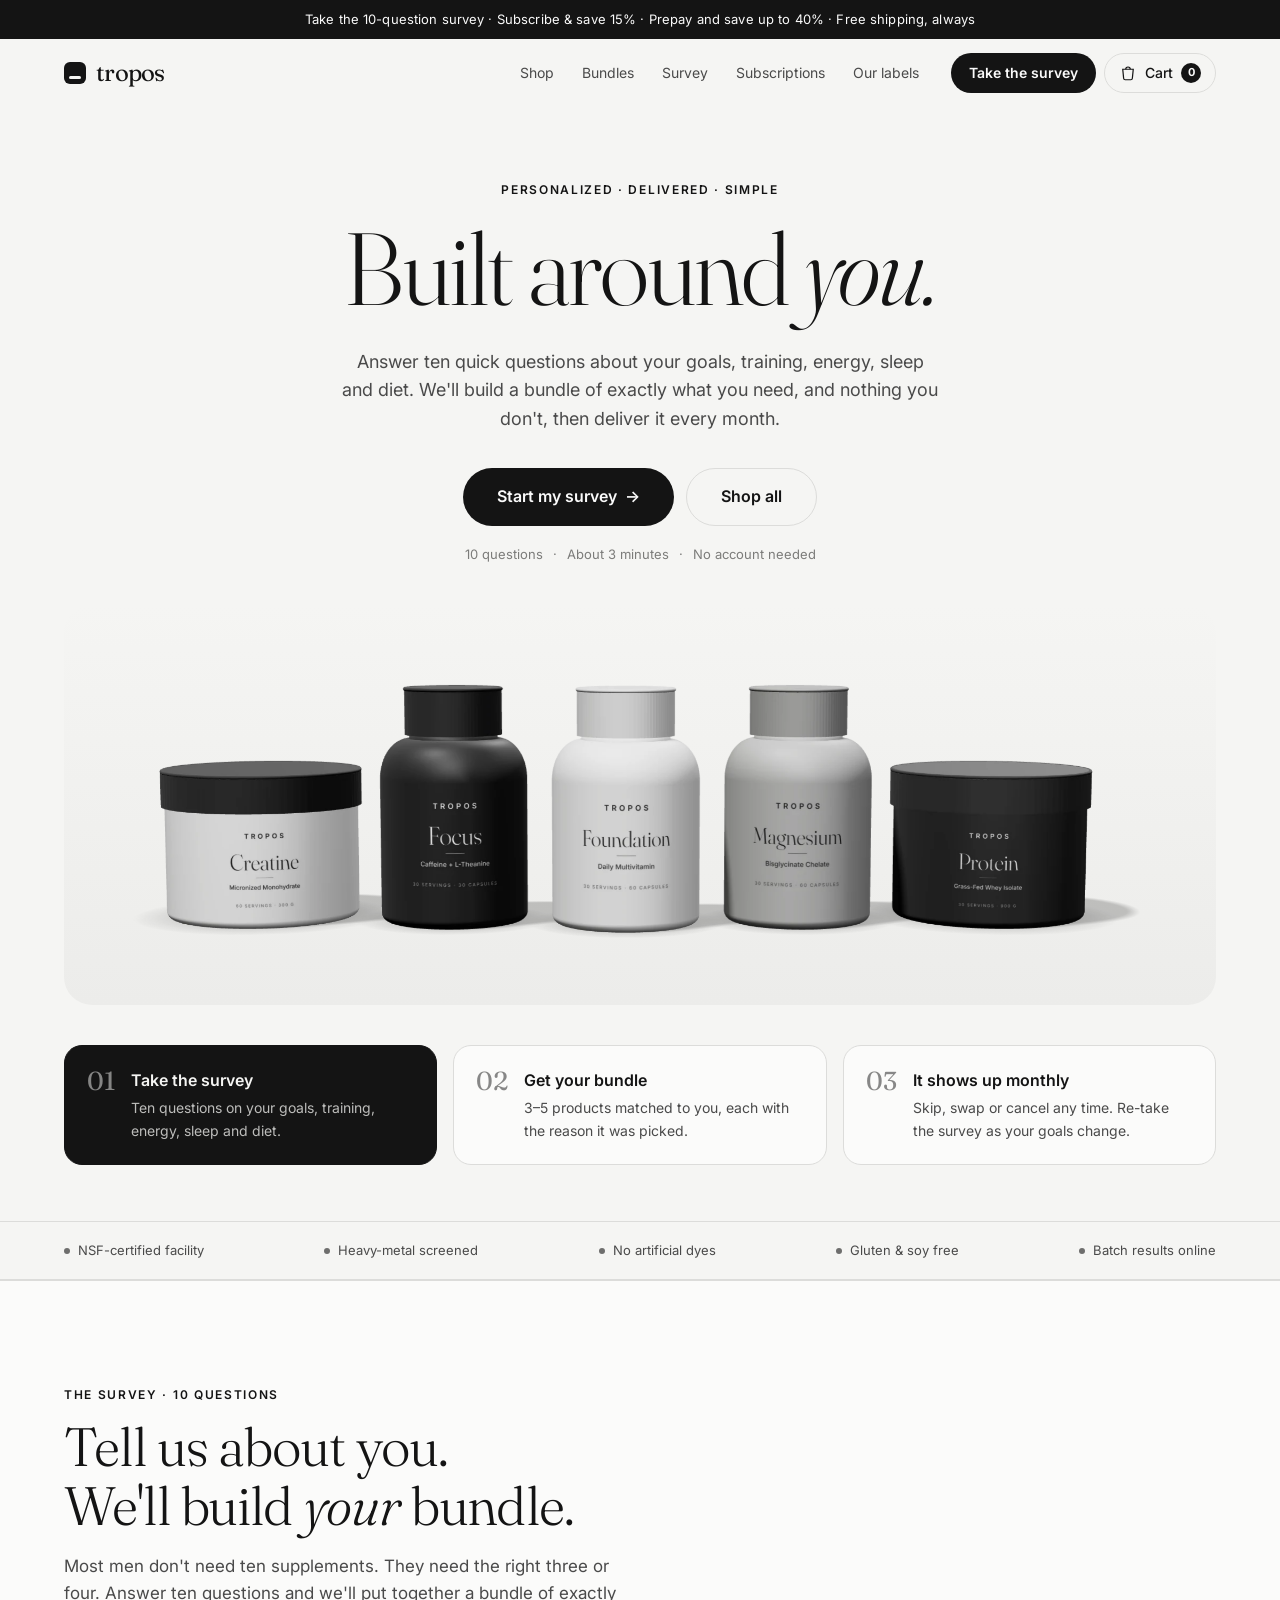
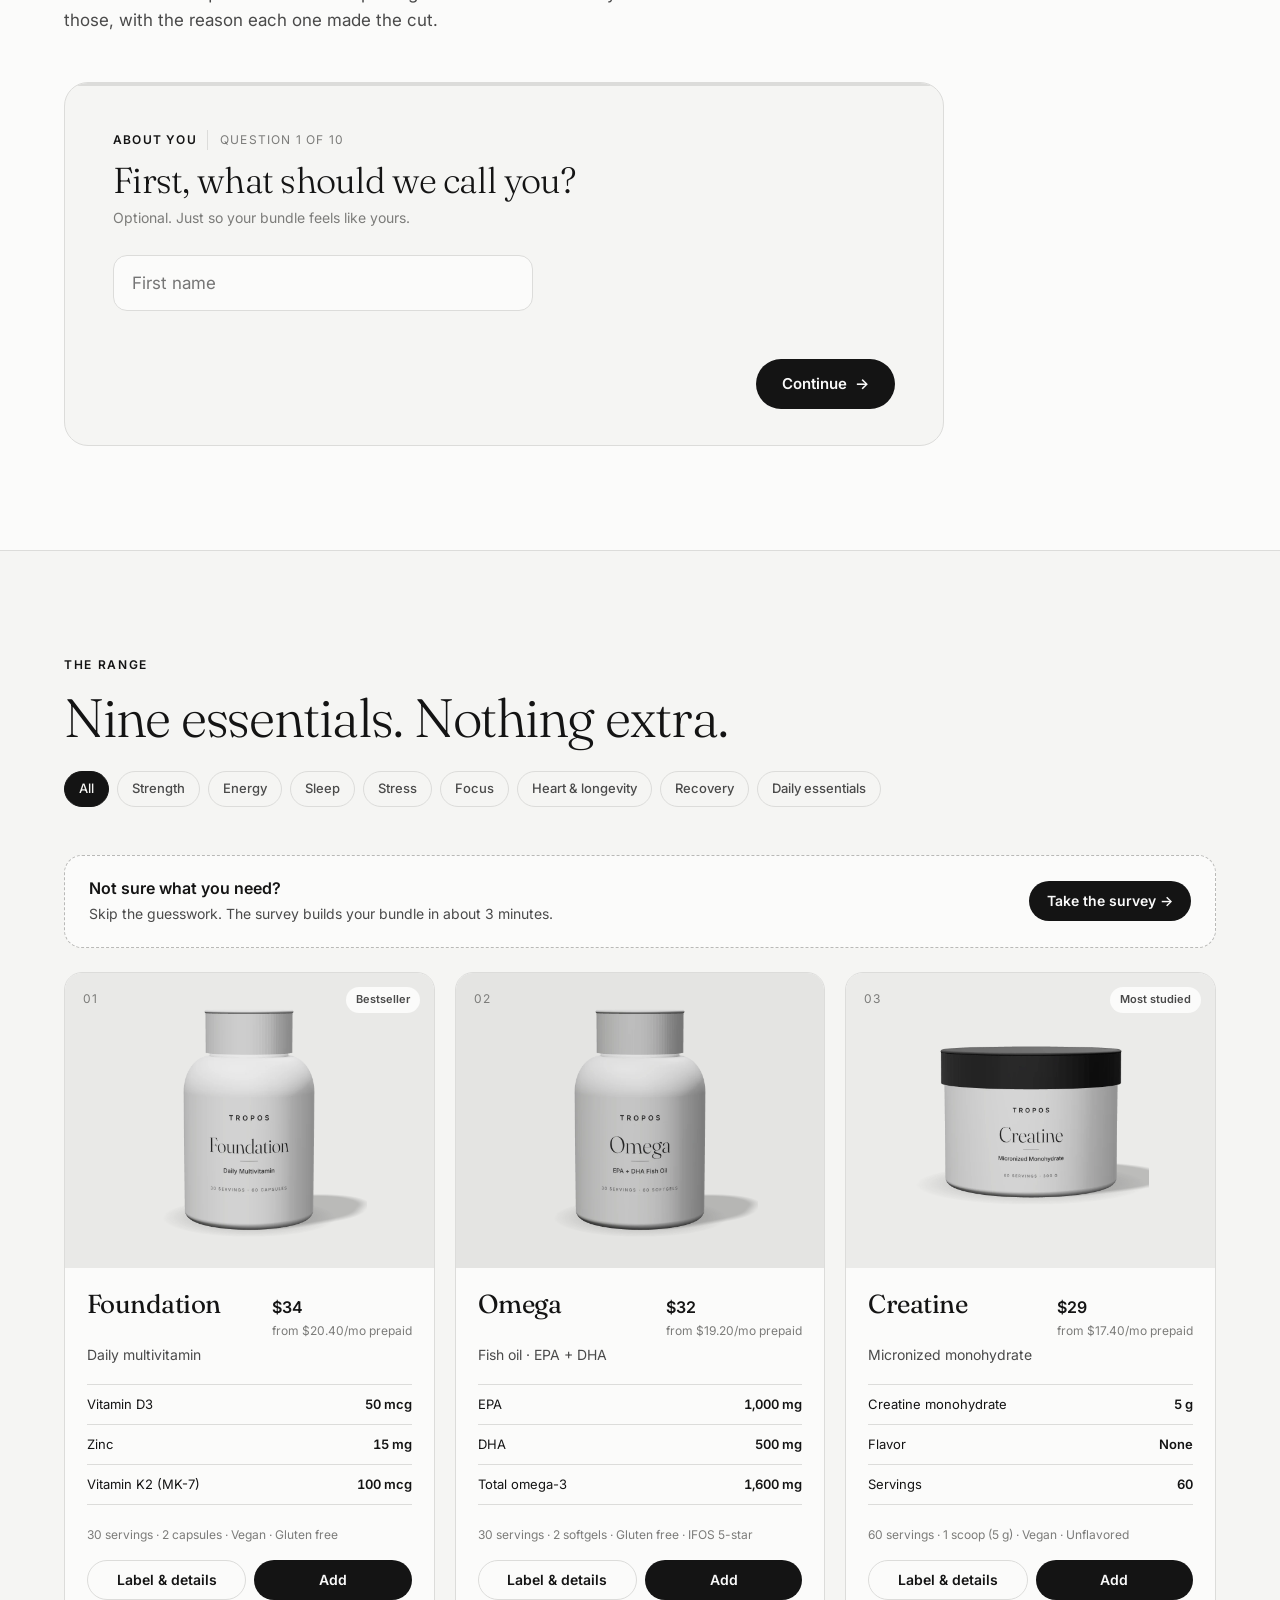
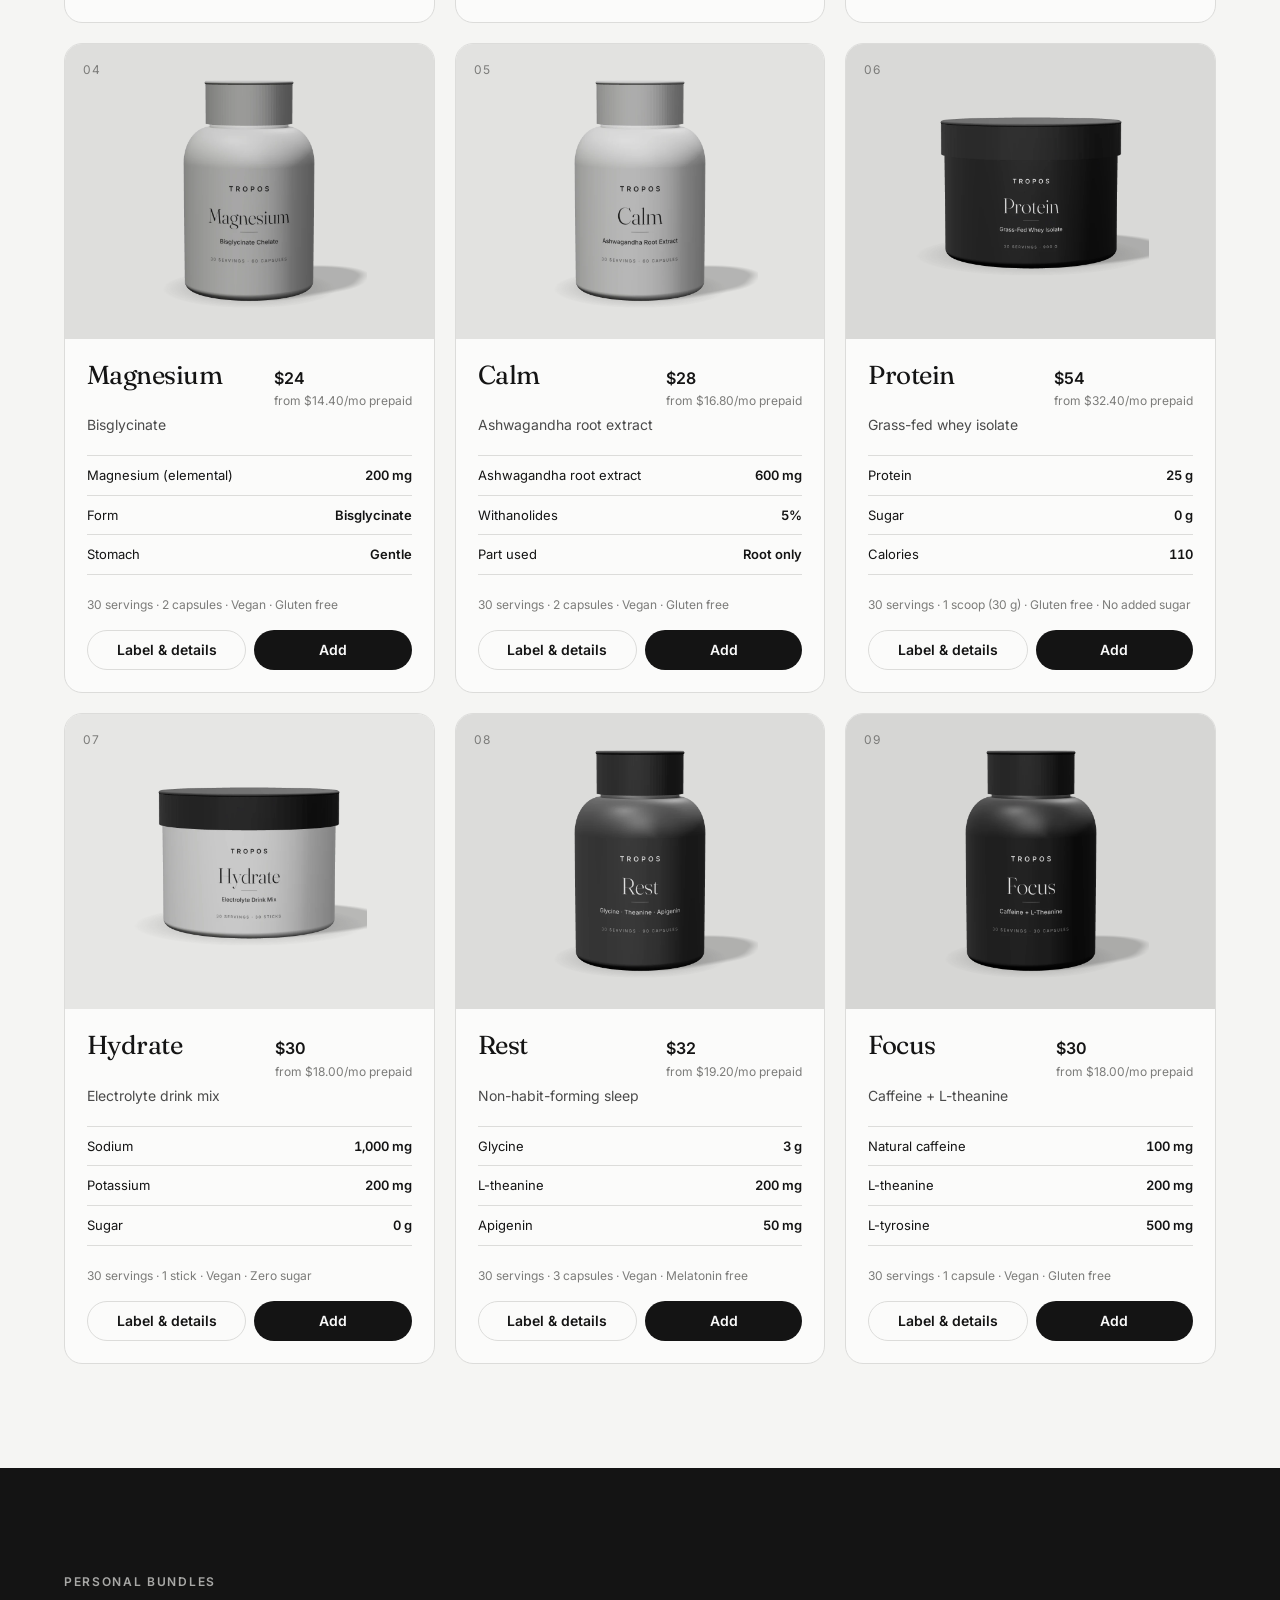
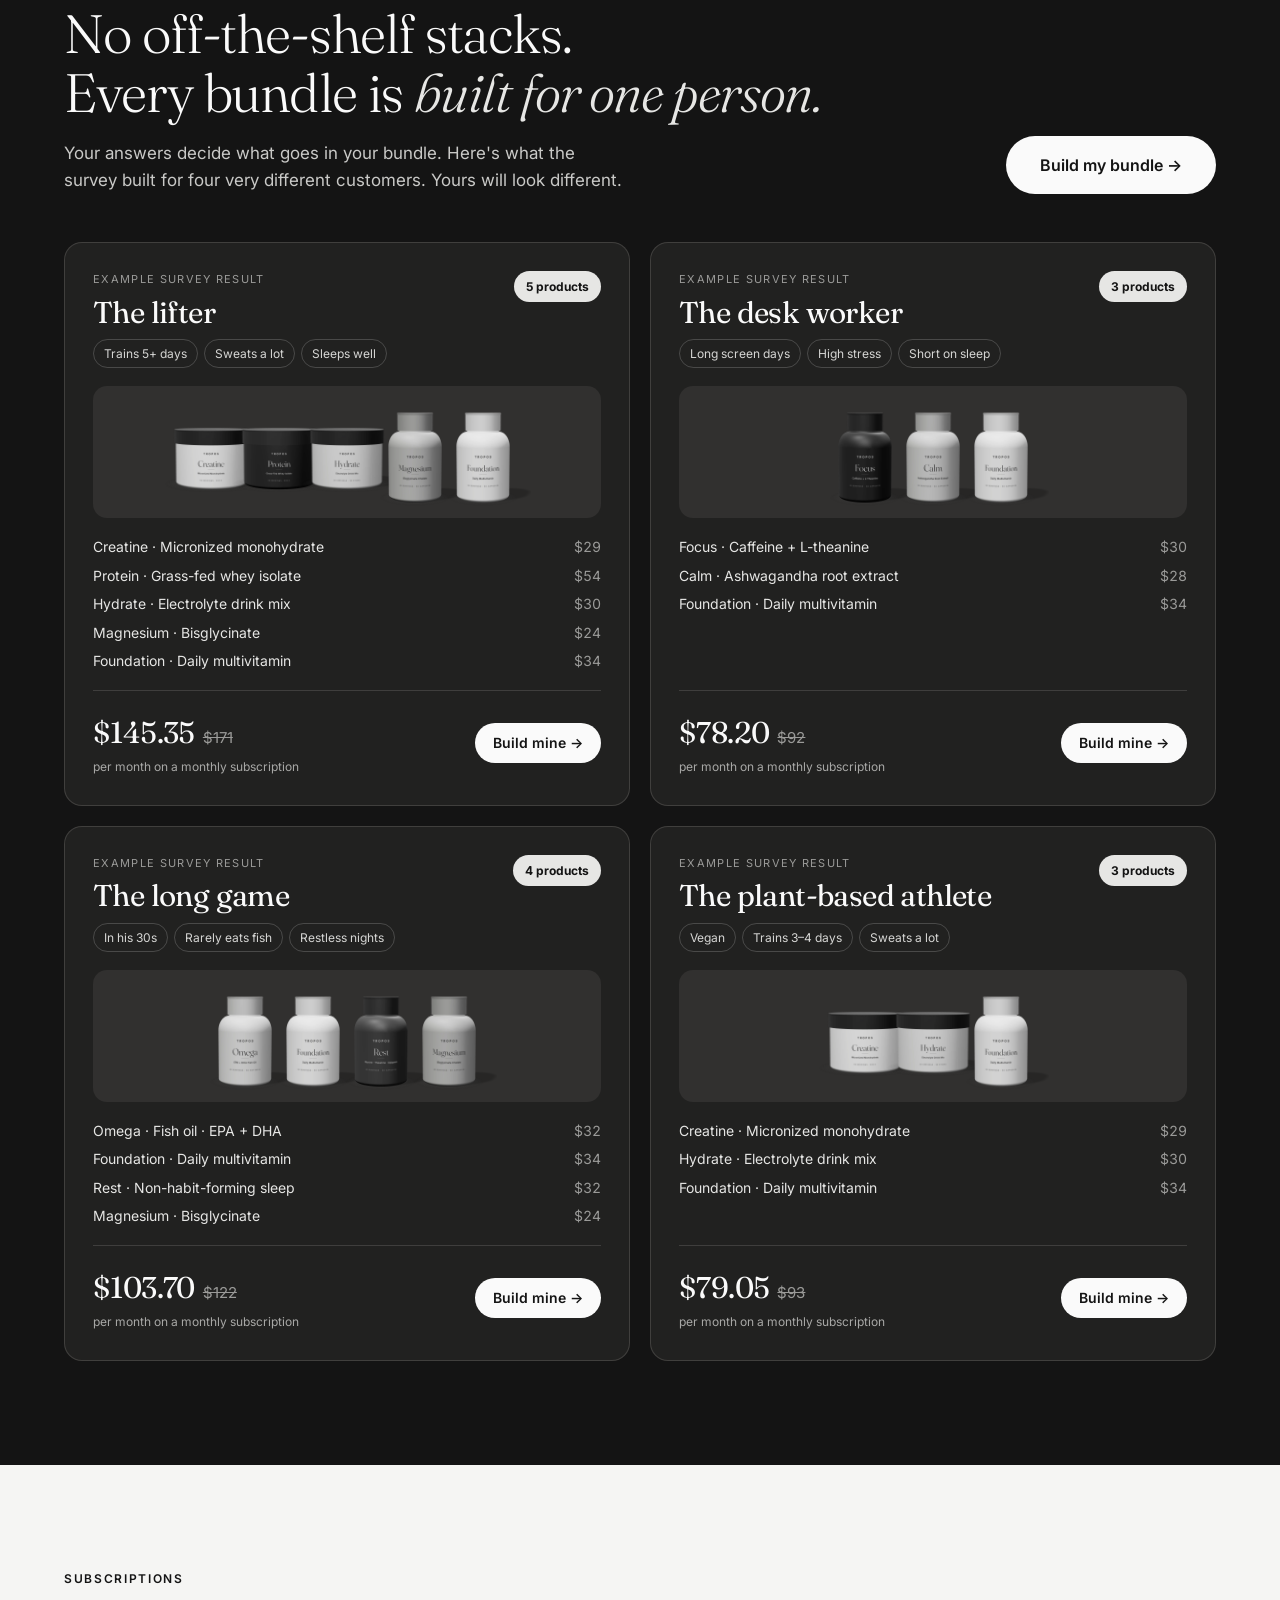
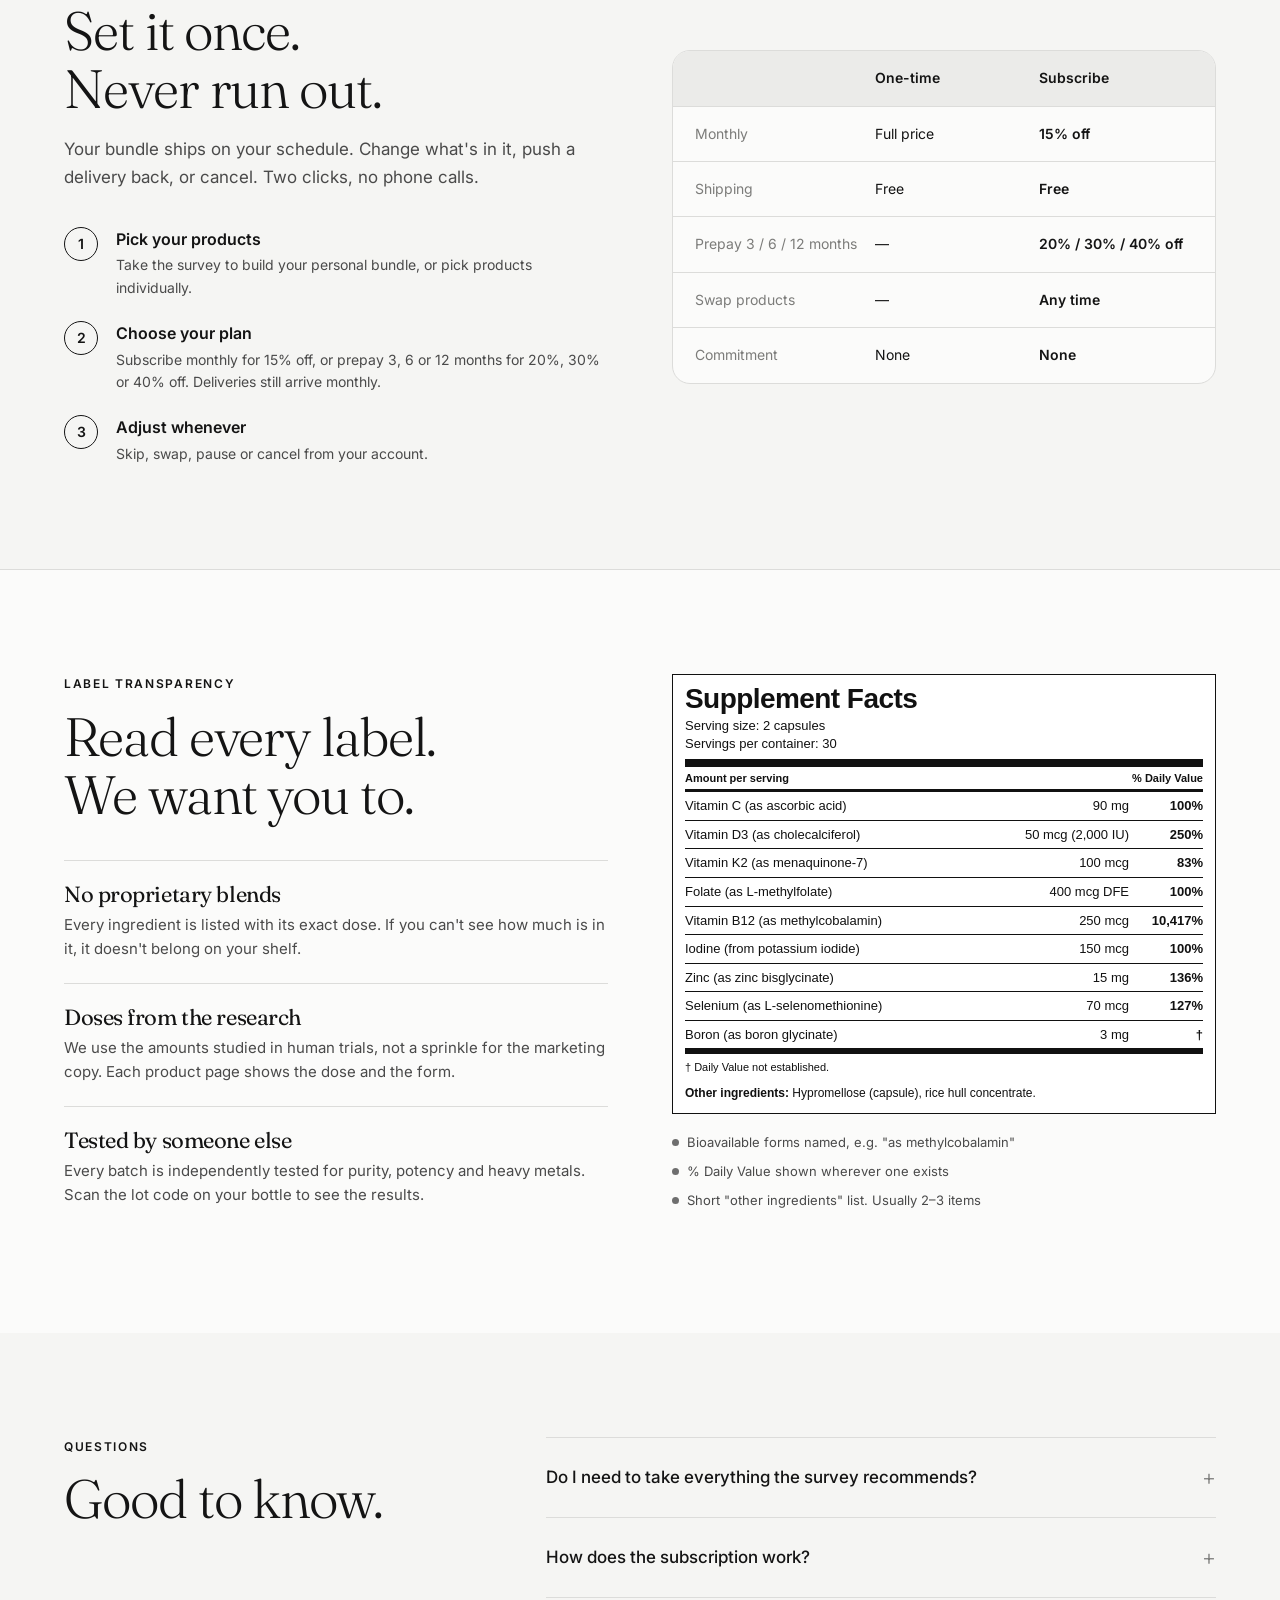
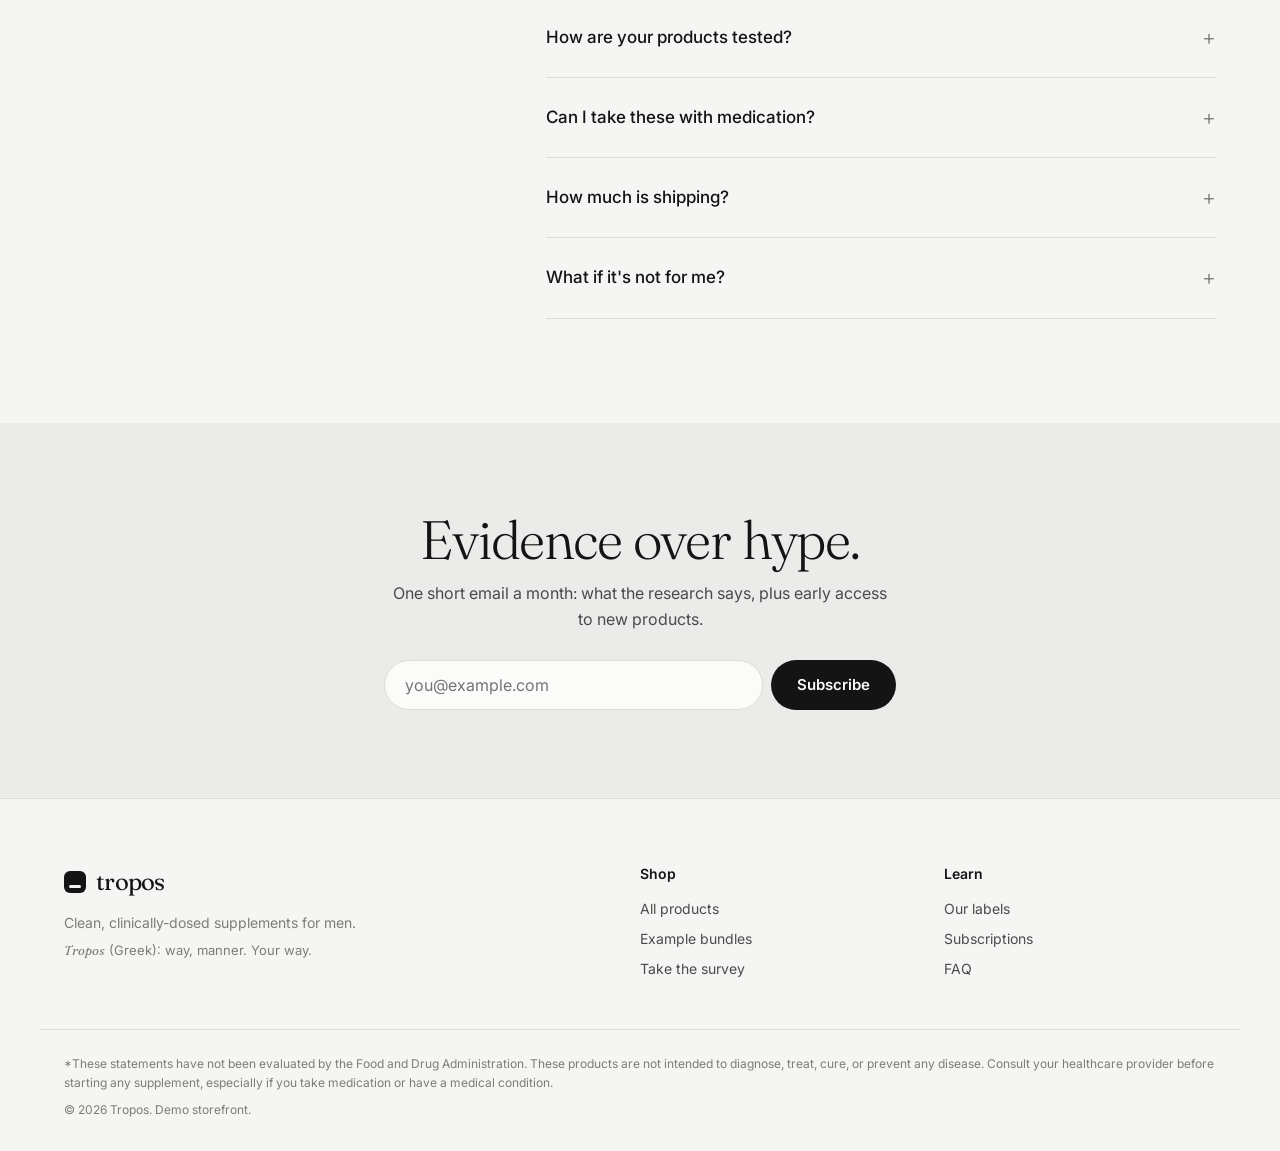
==== commit 3afaf6a7: "Savings come only from subscriptions and prepaying Drop the bundle discount. One plan table for sing" ====
--- a/supplements/index.html
+++ b/supplements/index.html
@@ -14,7 +14,7 @@
 </head>
 <body>
 
-<div class="announce">Take the 10-question survey · Personal bundles save up to 36% · Free shipping, always</div>
+<div class="announce">Take the 10-question survey · Subscribe &amp; save 15% · Prepay and save up to 40% · Free shipping, always</div>
 
 <!-- NAV -->
 <header class="nav" id="nav">
@@ -106,7 +106,7 @@
       <div class="filters" id="filters" role="tablist" aria-label="Filter by goal"></div>
     </div>
     <a href="#quiz" class="survey-banner">
-      <div><strong>Not sure what you need?</strong><span>Skip the guesswork. The survey builds your bundle and saves you 15%.</span></div>
+      <div><strong>Not sure what you need?</strong><span>Skip the guesswork. The survey builds your bundle in about 3 minutes.</span></div>
       <span class="btn btn-primary btn-sm">Take the survey →</span>
     </a>
     <div class="product-grid" id="productGrid"></div>
@@ -137,15 +137,15 @@
       <p class="section-sub">Your bundle ships on your schedule. Change what's in it, push a delivery back, or cancel. Two clicks, no phone calls.</p>
       <ol class="steps">
         <li><span>1</span><div><strong>Pick your products</strong><p>Take the survey to build your personal bundle, or pick products individually.</p></div></li>
-        <li><span>2</span><div><strong>Choose your plan</strong><p>Pay monthly, or prepay 3, 6 or 12 months for up to 25% extra off. Deliveries still arrive monthly.</p></div></li>
+        <li><span>2</span><div><strong>Choose your plan</strong><p>Subscribe monthly for 15% off, or prepay 3, 6 or 12 months for 20%, 30% or 40% off. Deliveries still arrive monthly.</p></div></li>
         <li><span>3</span><div><strong>Adjust whenever</strong><p>Skip, swap, pause or cancel from your account.</p></div></li>
       </ol>
     </div>
     <div class="compare">
       <div class="compare-row compare-head"><span></span><span>One-time</span><span class="hl">Subscribe</span></div>
-      <div class="compare-row"><span>Price</span><span>Full price</span><span class="hl">20% off</span></div>
+      <div class="compare-row"><span>Monthly</span><span>Full price</span><span class="hl">15% off</span></div>
       <div class="compare-row"><span>Shipping</span><span>Free</span><span class="hl">Free</span></div>
-      <div class="compare-row"><span>Personal bundle</span><span>15% off</span><span class="hl">+10% monthly, up to +25% yearly</span></div>
+      <div class="compare-row"><span>Prepay 3 / 6 / 12 months</span><span>—</span><span class="hl">20% / 30% / 40% off</span></div>
       <div class="compare-row"><span>Swap products</span><span>—</span><span class="hl">Any time</span></div>
       <div class="compare-row"><span>Commitment</span><span>None</span><span class="hl">None</span></div>
     </div>
@@ -193,7 +193,7 @@
     </div>
     <div class="faq">
       <details><summary>Do I need to take everything the survey recommends?</summary><p>No. The survey ranks products by how well they match your answers. Start with the top one or two and add more if you want. Each recommendation shows the reason it was chosen.</p></details>
-      <details><summary>How does the subscription work?</summary><p>You get 20% off every delivery, and shipping is always free. Choose 30, 60 or 90 day intervals. You can skip, swap products, pause or cancel any time from your account, and there's no minimum number of orders.</p></details>
+      <details><summary>How does the subscription work?</summary><p>A monthly subscription is 15% off. Prepay 3, 6 or 12 months for 20%, 30% or 40% off, still delivered monthly. Shipping is always free. You can skip, swap products, pause or cancel any time from your account, and there's no minimum number of orders.</p></details>
       <details><summary>How are your products tested?</summary><p>Each batch is tested by an independent, ISO 17025-accredited lab for identity, potency, microbes and heavy metals. Results are matched to the lot number printed on your bottle.</p></details>
       <details><summary>Can I take these with medication?</summary><p>Some ingredients, like ashwagandha, vitamin K2 and caffeine, can interact with medications or health conditions. Each product lists its cautions. If you take prescription medication, check with your doctor first.</p></details>
       <details><summary>How much is shipping?</summary><p>Nothing. Shipping is free on every order, whether it's a single product, a one-time bundle or a subscription.</p></details>
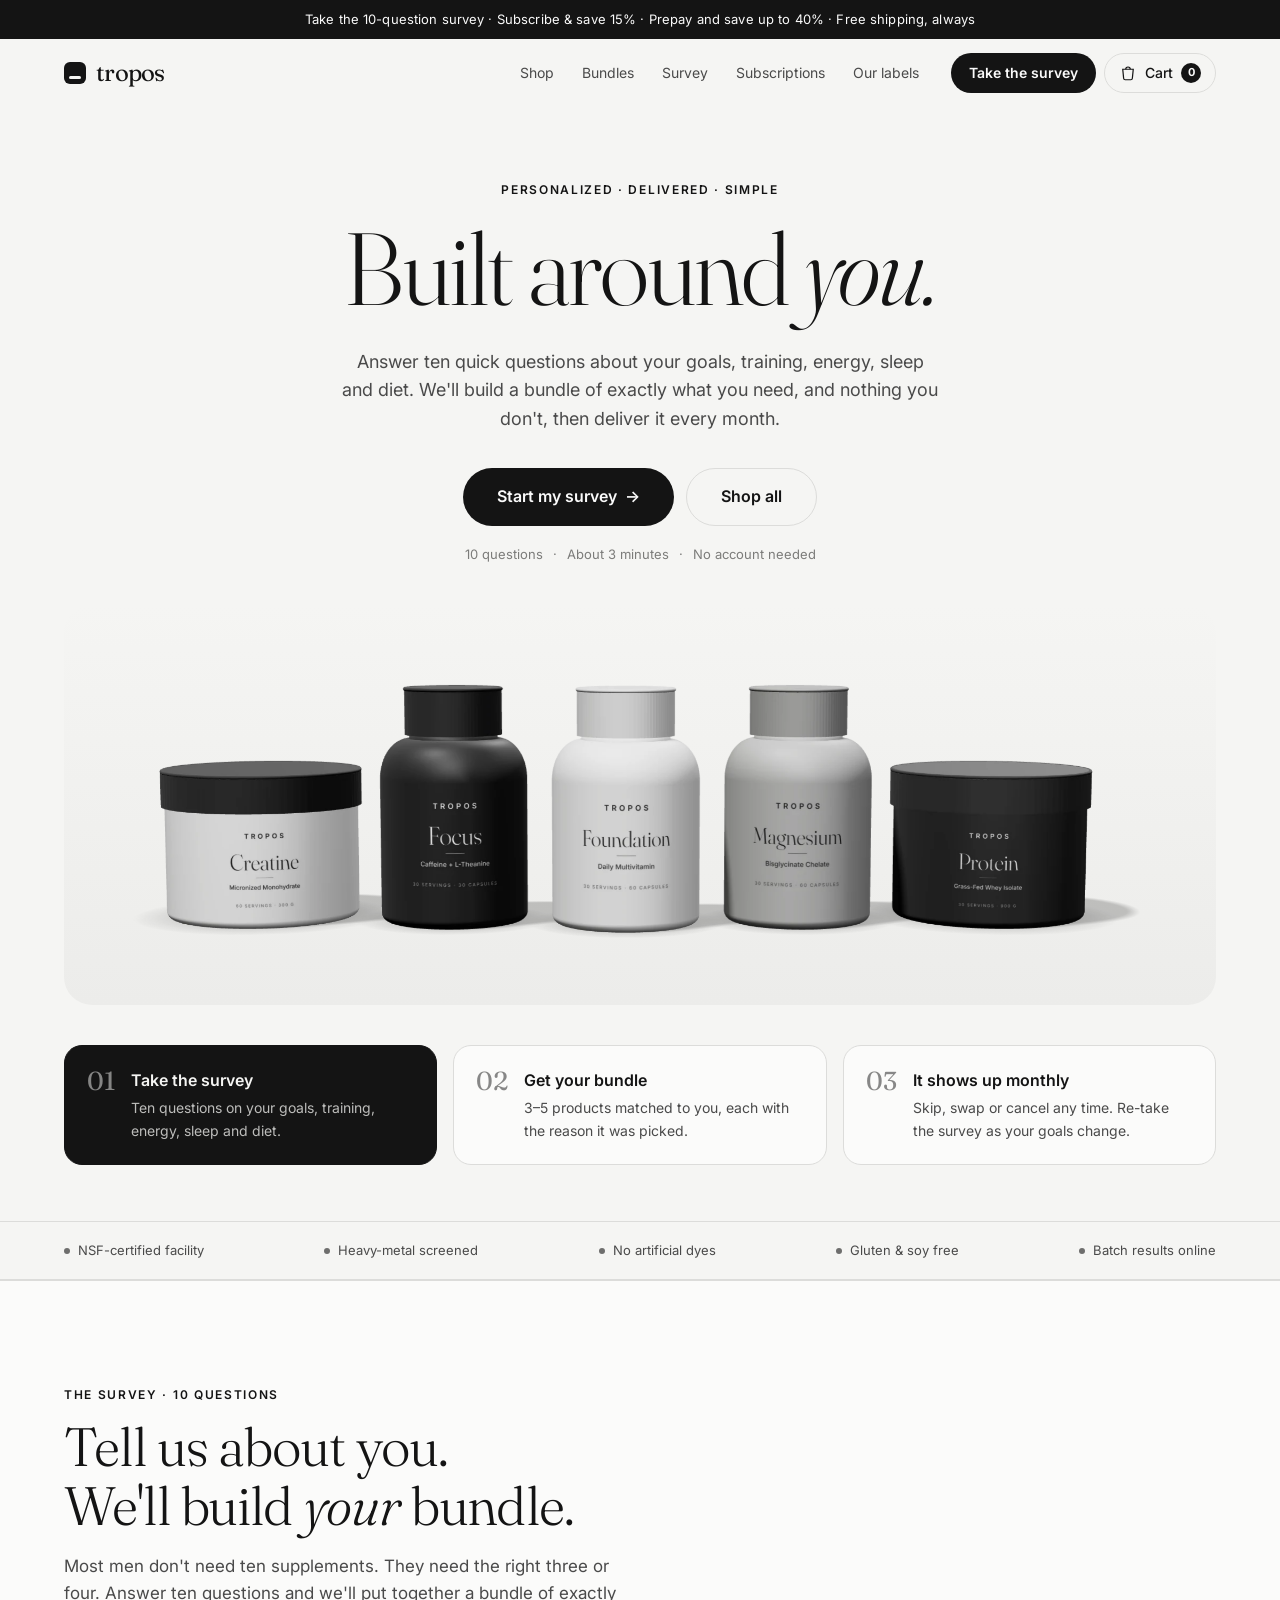
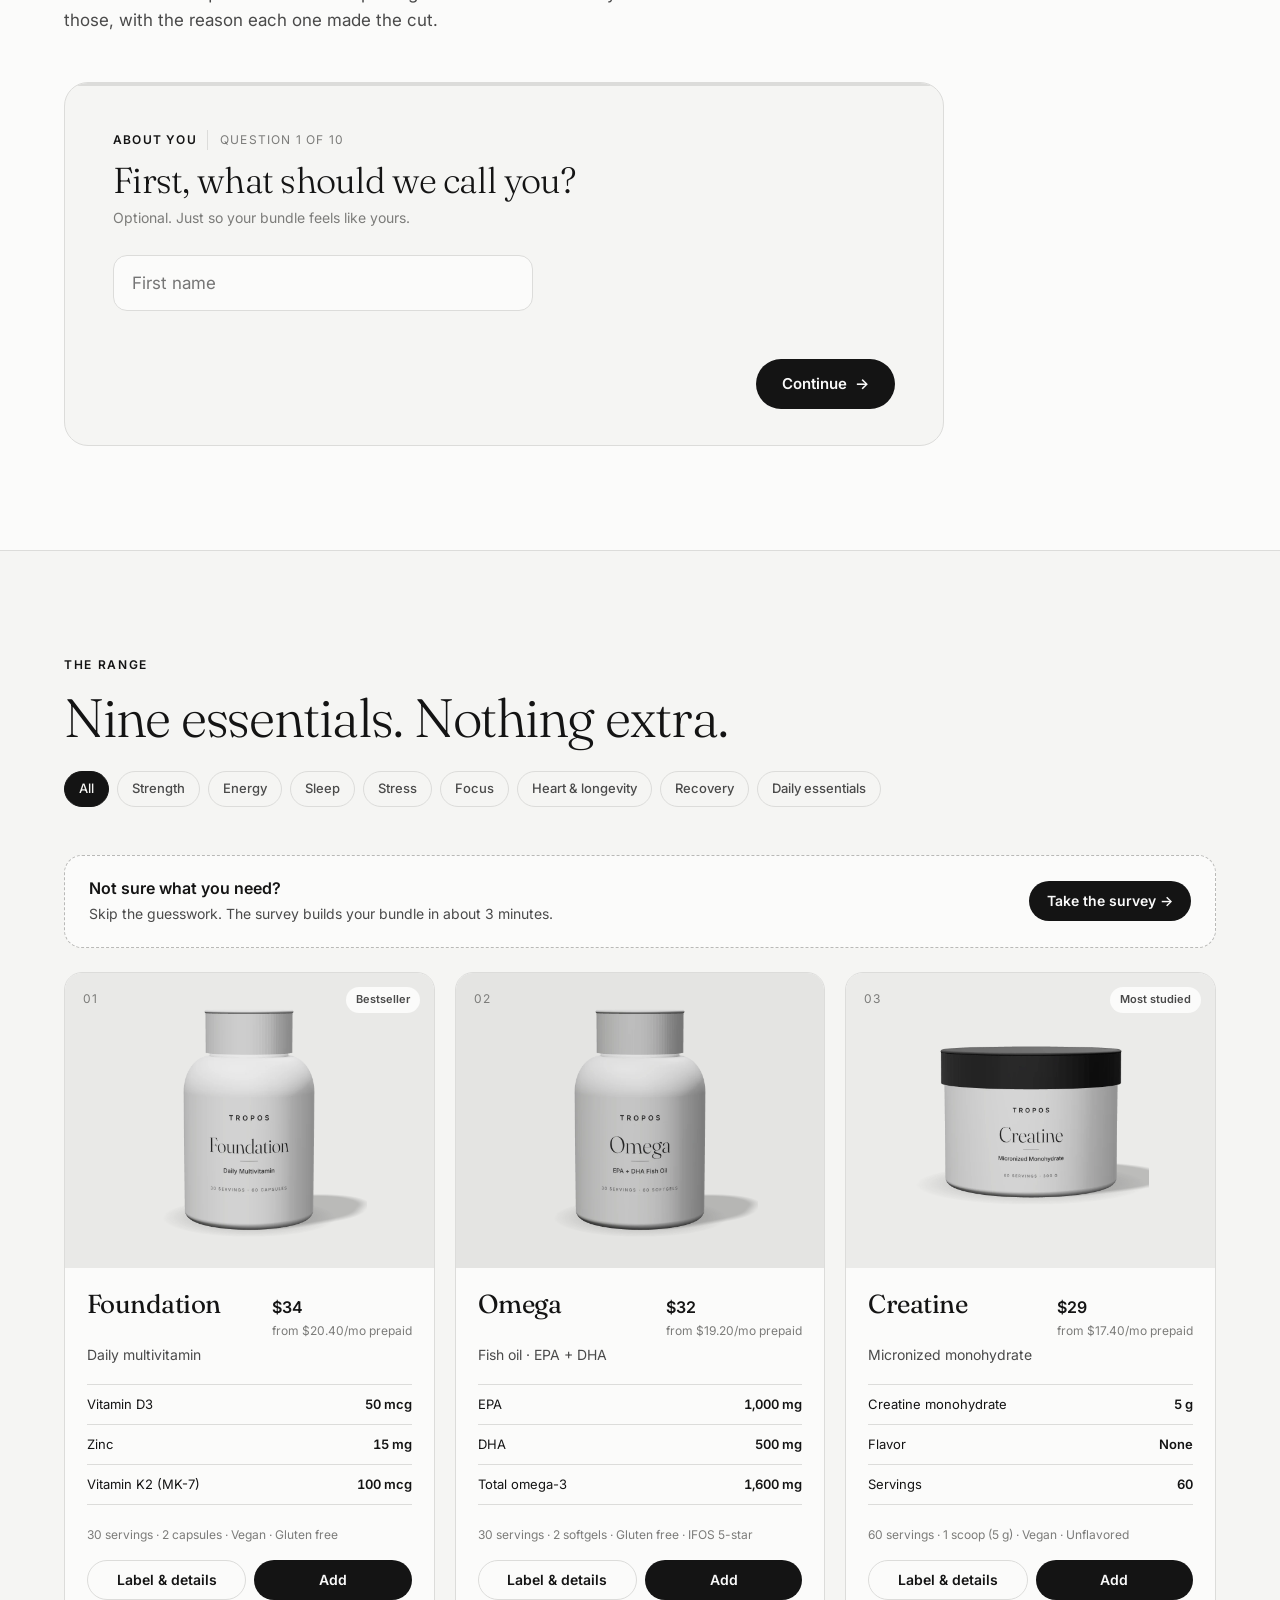
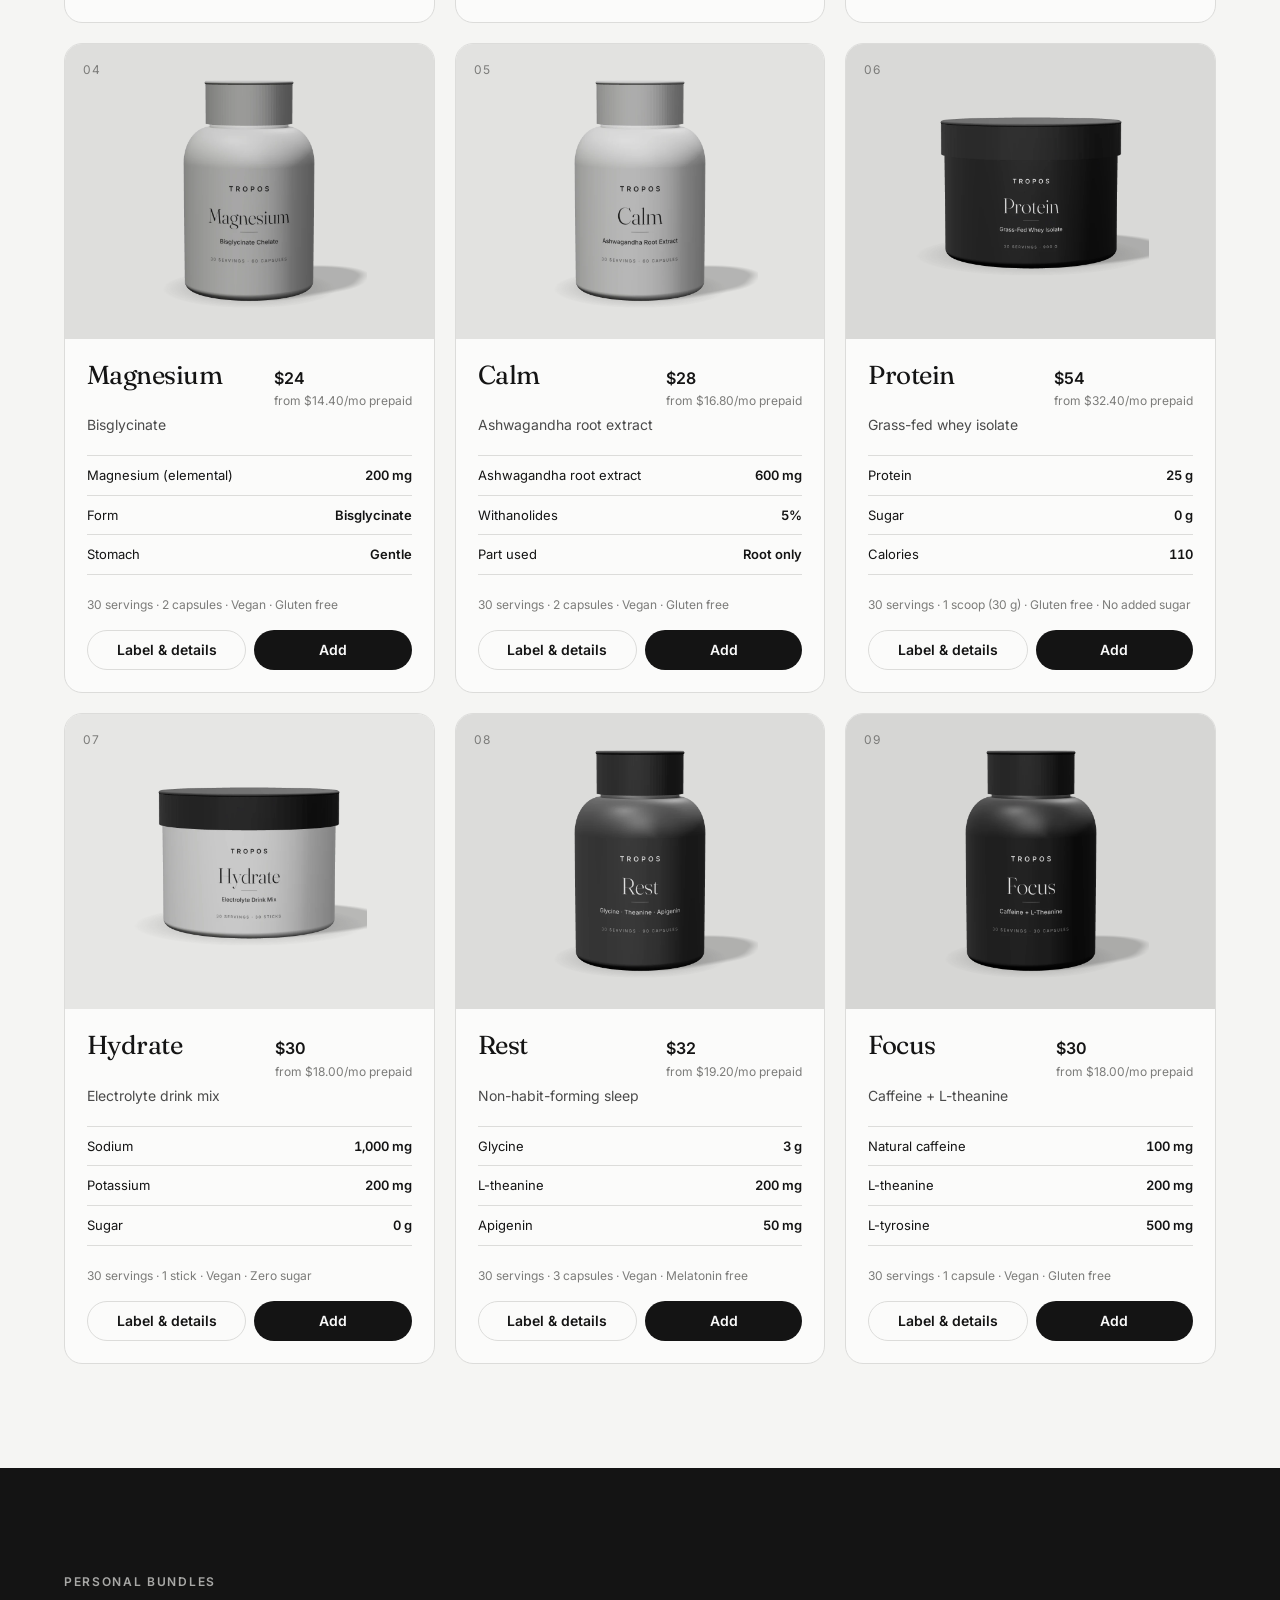
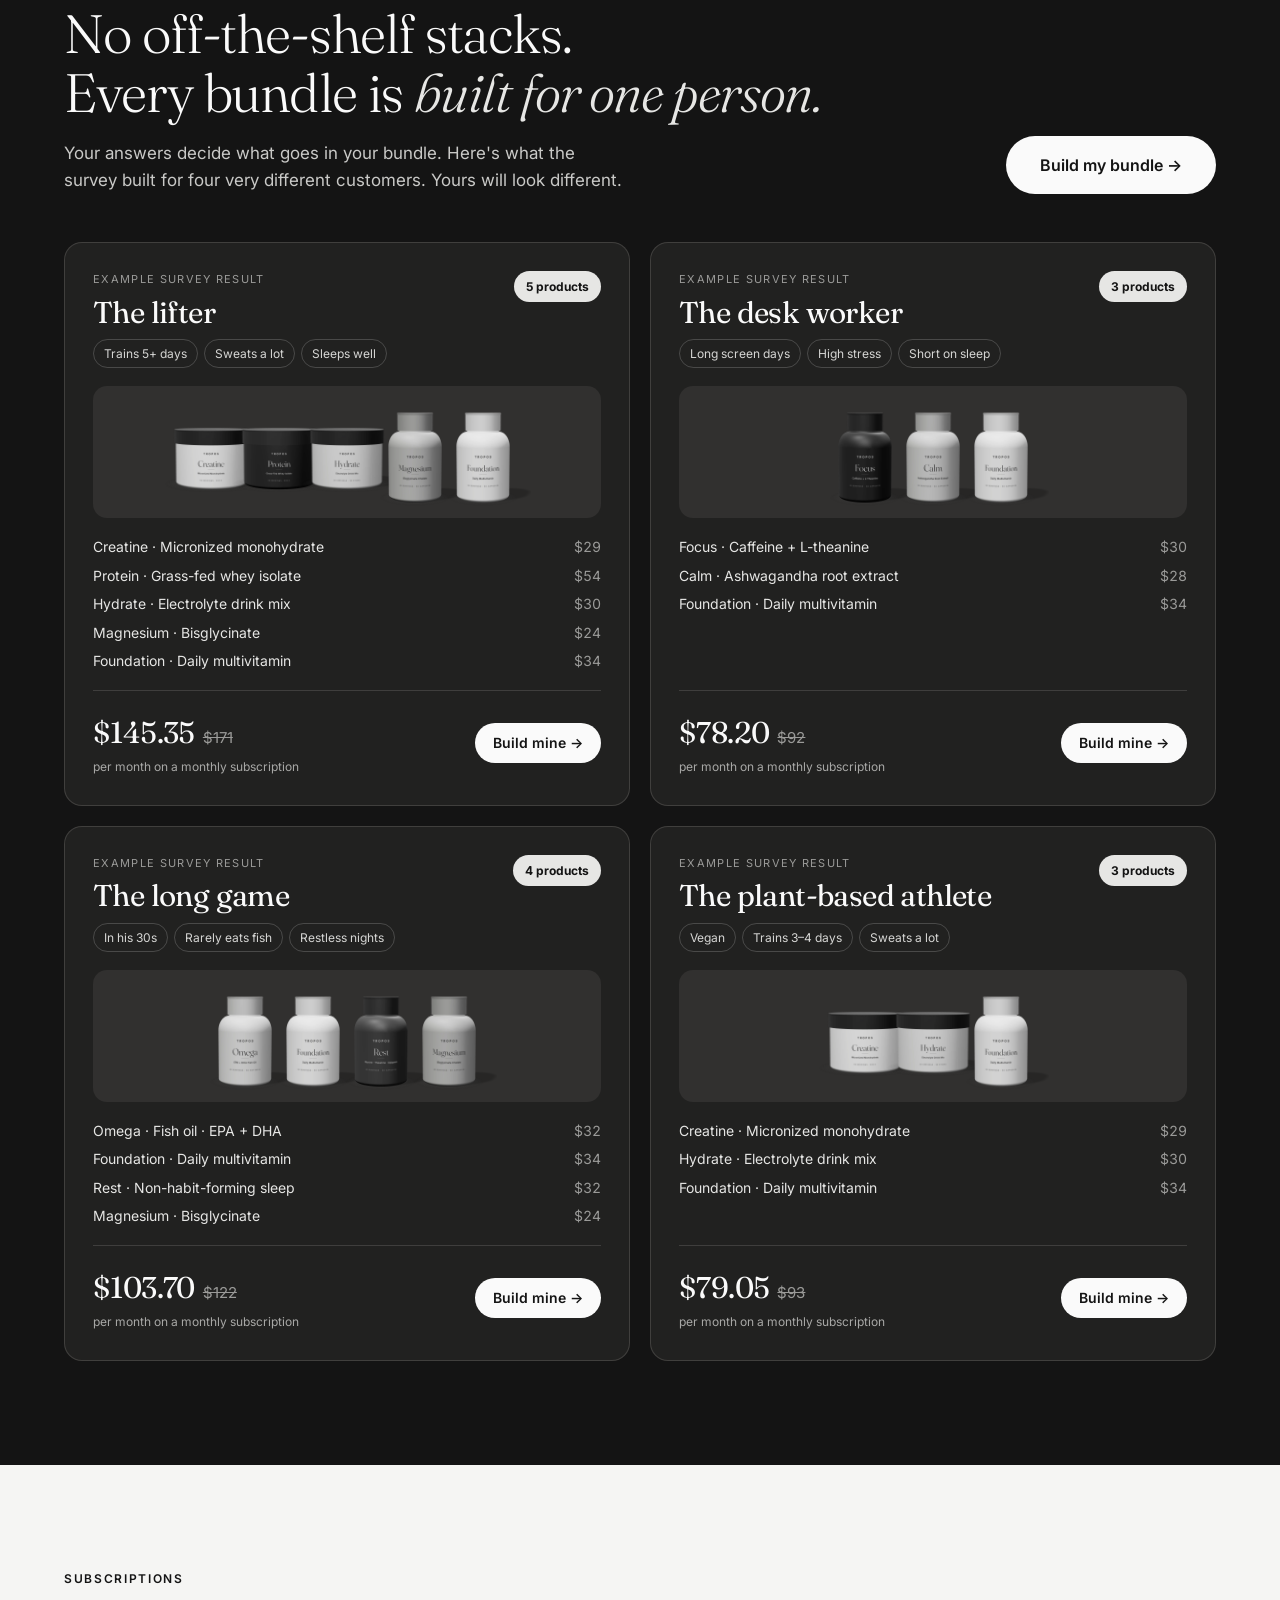
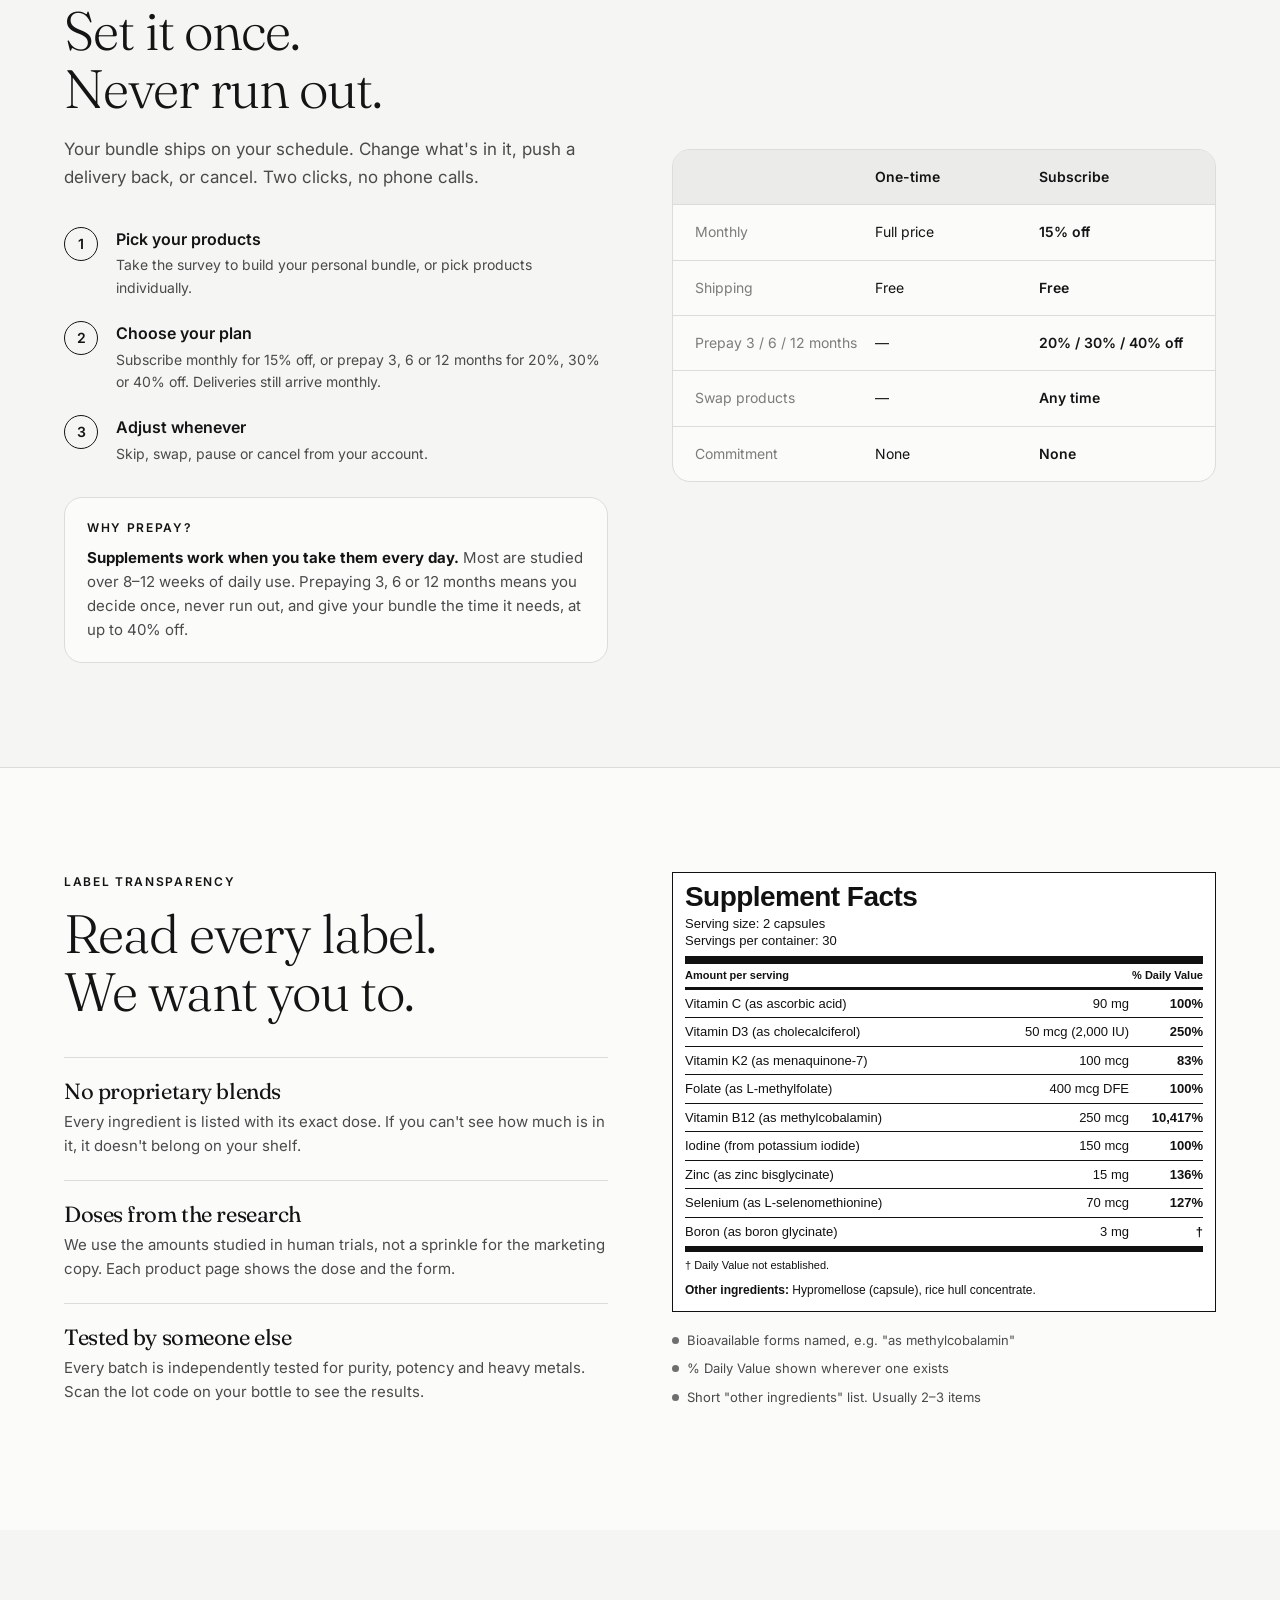
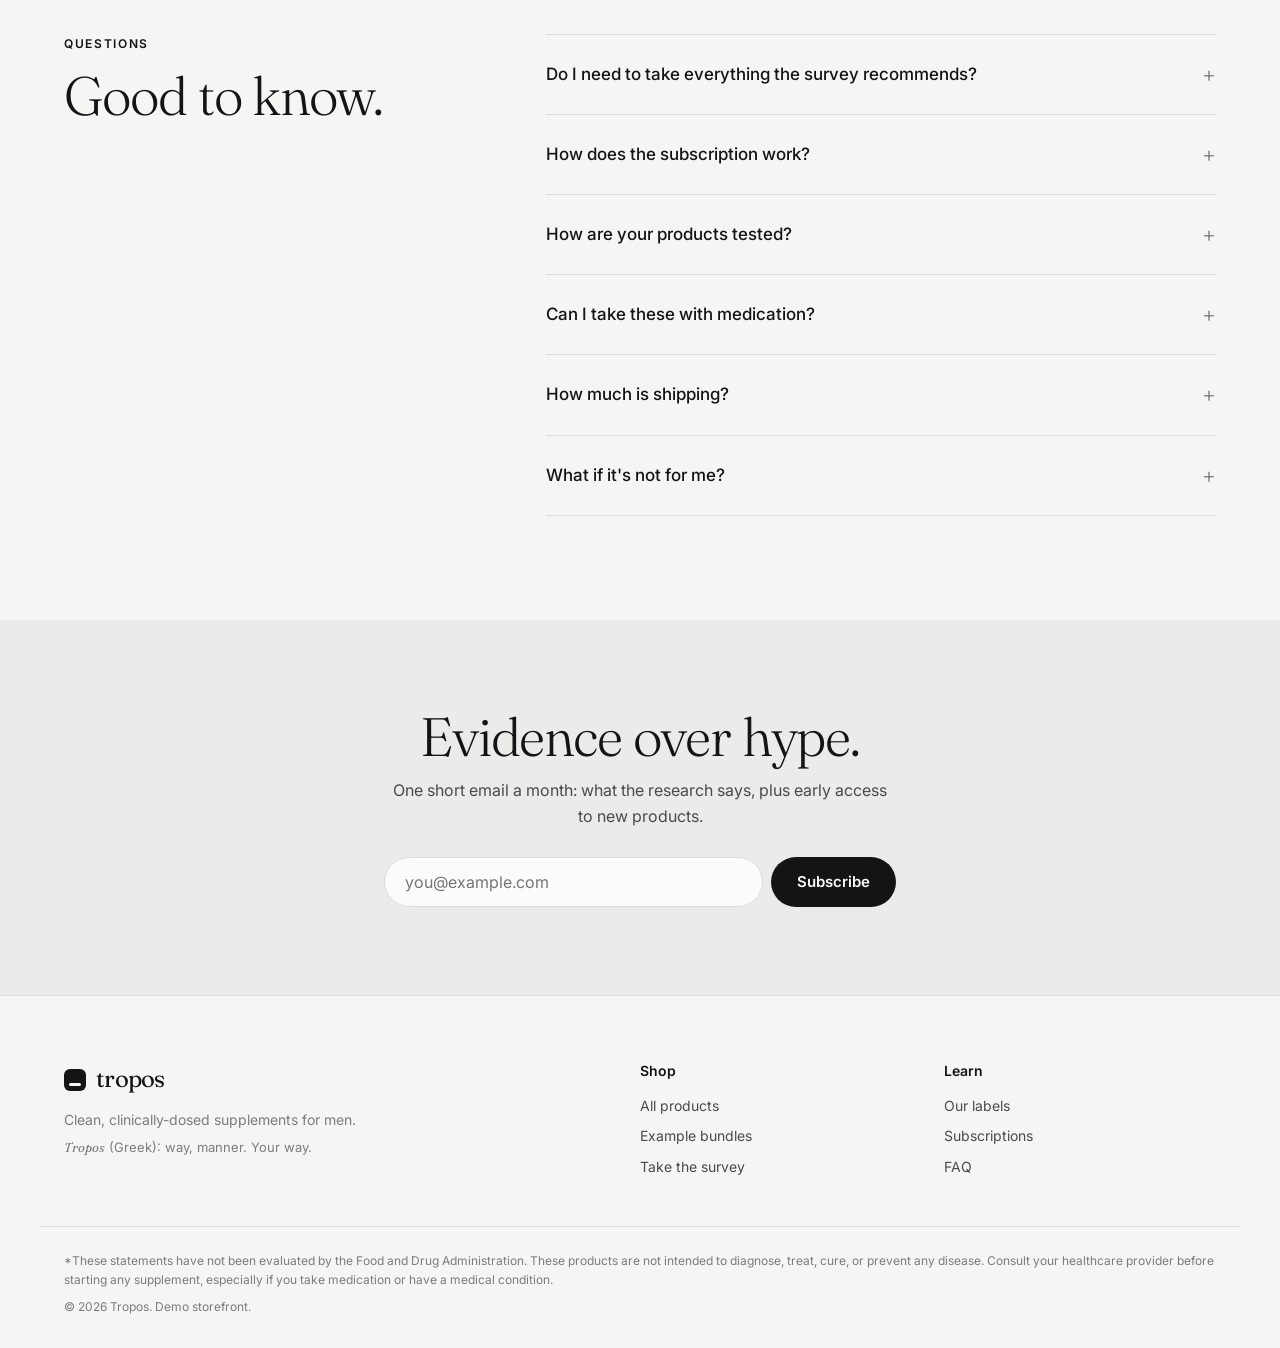
==== commit 3c8ec9da: "Motivate upfront plans with consistency messaging Per-plan message under the plan picker, a 'Why pay" ====
--- a/supplements/index.html
+++ b/supplements/index.html
@@ -140,6 +140,10 @@
         <li><span>2</span><div><strong>Choose your plan</strong><p>Subscribe monthly for 15% off, or prepay 3, 6 or 12 months for 20%, 30% or 40% off. Deliveries still arrive monthly.</p></div></li>
         <li><span>3</span><div><strong>Adjust whenever</strong><p>Skip, swap, pause or cancel from your account.</p></div></li>
       </ol>
+      <div class="prepay-why">
+        <p class="eyebrow">Why prepay?</p>
+        <p><strong>Supplements work when you take them every day.</strong> Most are studied over 8–12 weeks of daily use. Prepaying 3, 6 or 12 months means you decide once, never run out, and give your bundle the time it needs, at up to 40% off.</p>
+      </div>
     </div>
     <div class="compare">
       <div class="compare-row compare-head"><span></span><span>One-time</span><span class="hl">Subscribe</span></div>
--- a/supplements/styles.css
+++ b/supplements/styles.css
@@ -619,3 +619,20 @@
 
 .line > div { min-width: 0; }
 .plan-select select, .bundle-add select { width: 100%; }
+
+/* Upfront motivation */
+.plan-pitch { margin-top: 14px; padding: 14px 16px; border-radius: 12px; background: var(--surface); border: 1px solid var(--line); font-size: 14px; color: var(--ink-2); }
+.plan-pitch strong { color: var(--ink); }
+.plan-pitch.is-upfront { background: var(--ink); color: #d8d8d6; border-color: var(--ink); }
+.plan-pitch.is-upfront strong { color: #fff; }
+.plan-nudge { display: block; margin-top: 10px; font-size: 13px; font-weight: 600; color: var(--ink); text-decoration: underline; text-underline-offset: 3px; padding: 0; }
+.why-upfront { margin-top: 10px; }
+.why-upfront summary { cursor: pointer; font-size: 14px; font-weight: 600; padding: 6px 0; }
+.why-upfront ul { margin: 6px 0 0; padding-left: 18px; display: grid; gap: 8px; font-size: 14px; color: var(--ink-2); }
+.why-upfront li strong { color: var(--ink); }
+.cart-nudge { display: block; width: 100%; margin-top: 8px; padding: 9px 12px; border-radius: 10px; border: 1px dashed #b9b9b7; background: var(--surface); font-size: 12px; font-weight: 600; text-align: left; color: var(--ink); }
+.cart-nudge:hover { border-style: solid; border-color: var(--ink); }
+.prepay-why { margin-top: 32px; padding: 20px 22px; border-radius: var(--radius); background: var(--surface); border: 1px solid var(--line); }
+.prepay-why .eyebrow { margin-bottom: 8px; }
+.prepay-why p:last-child { color: var(--ink-2); font-size: 15px; }
+.prepay-why strong { color: var(--ink); }
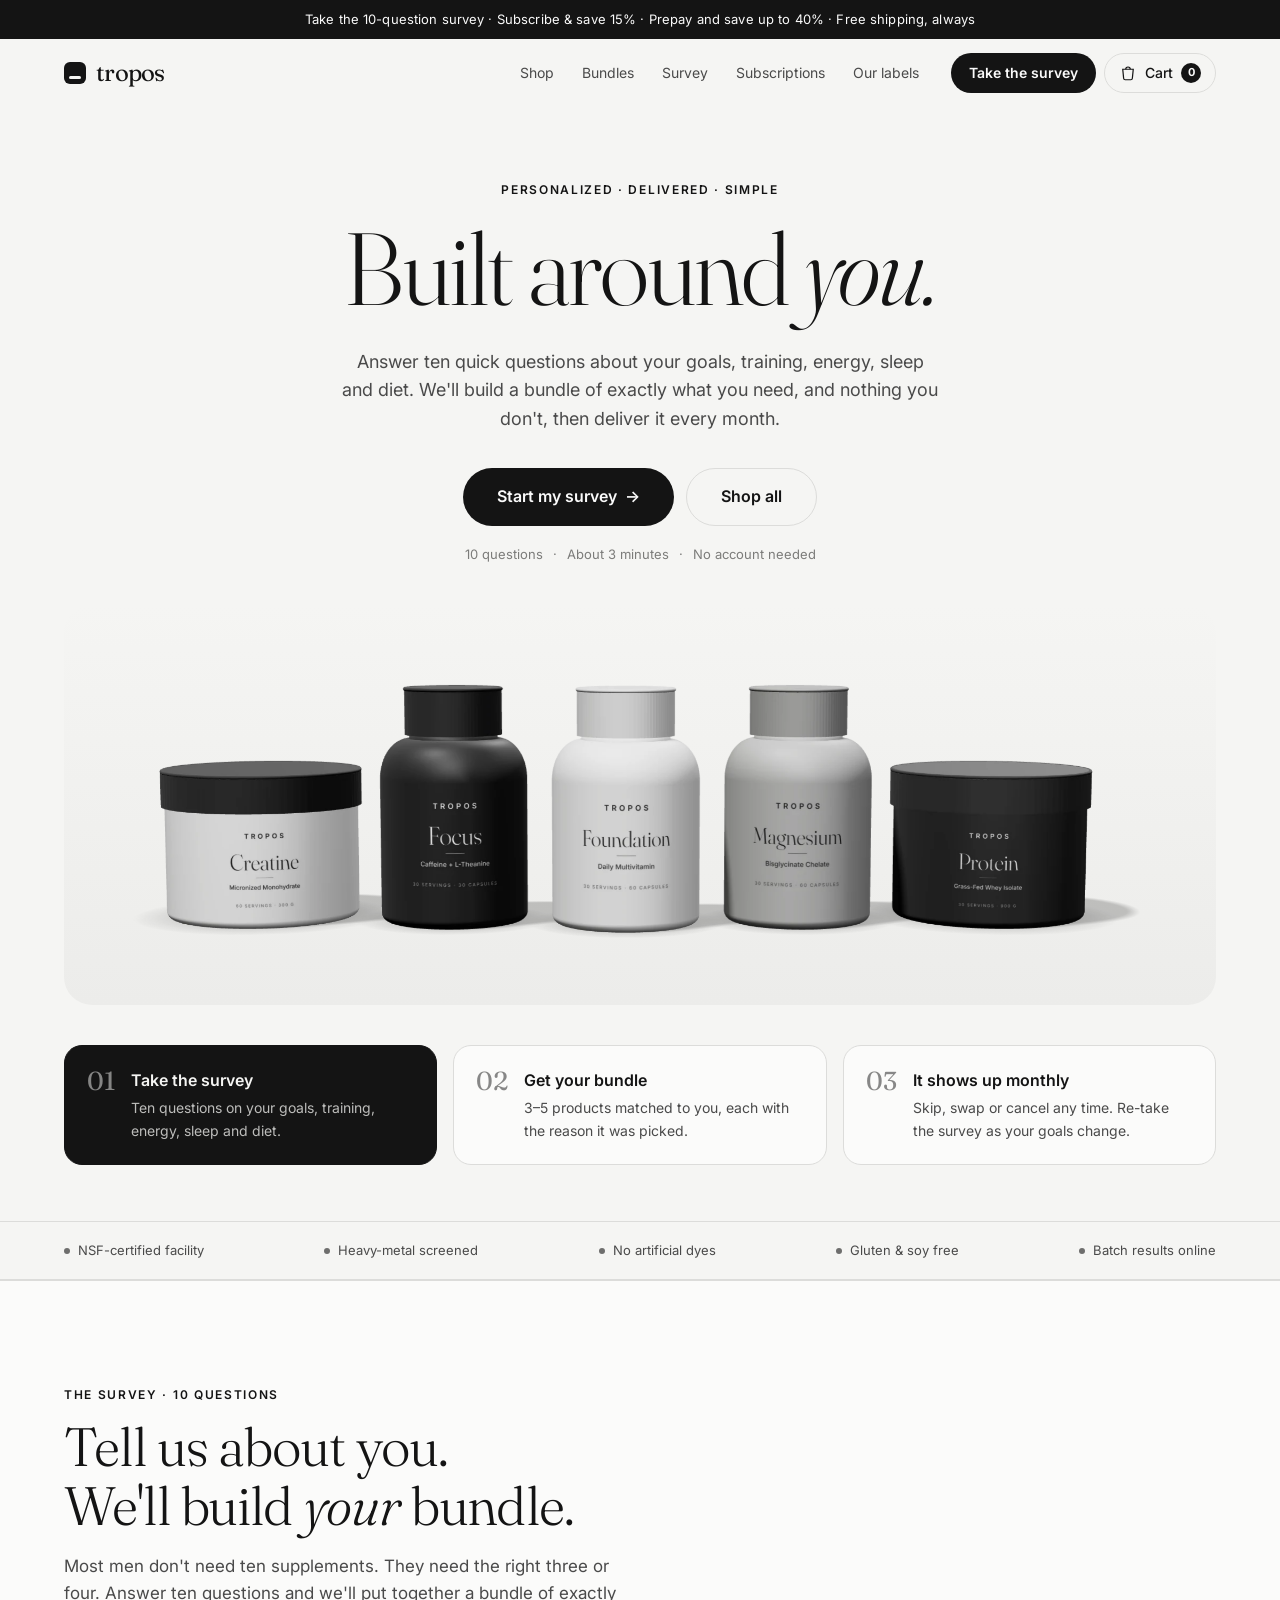
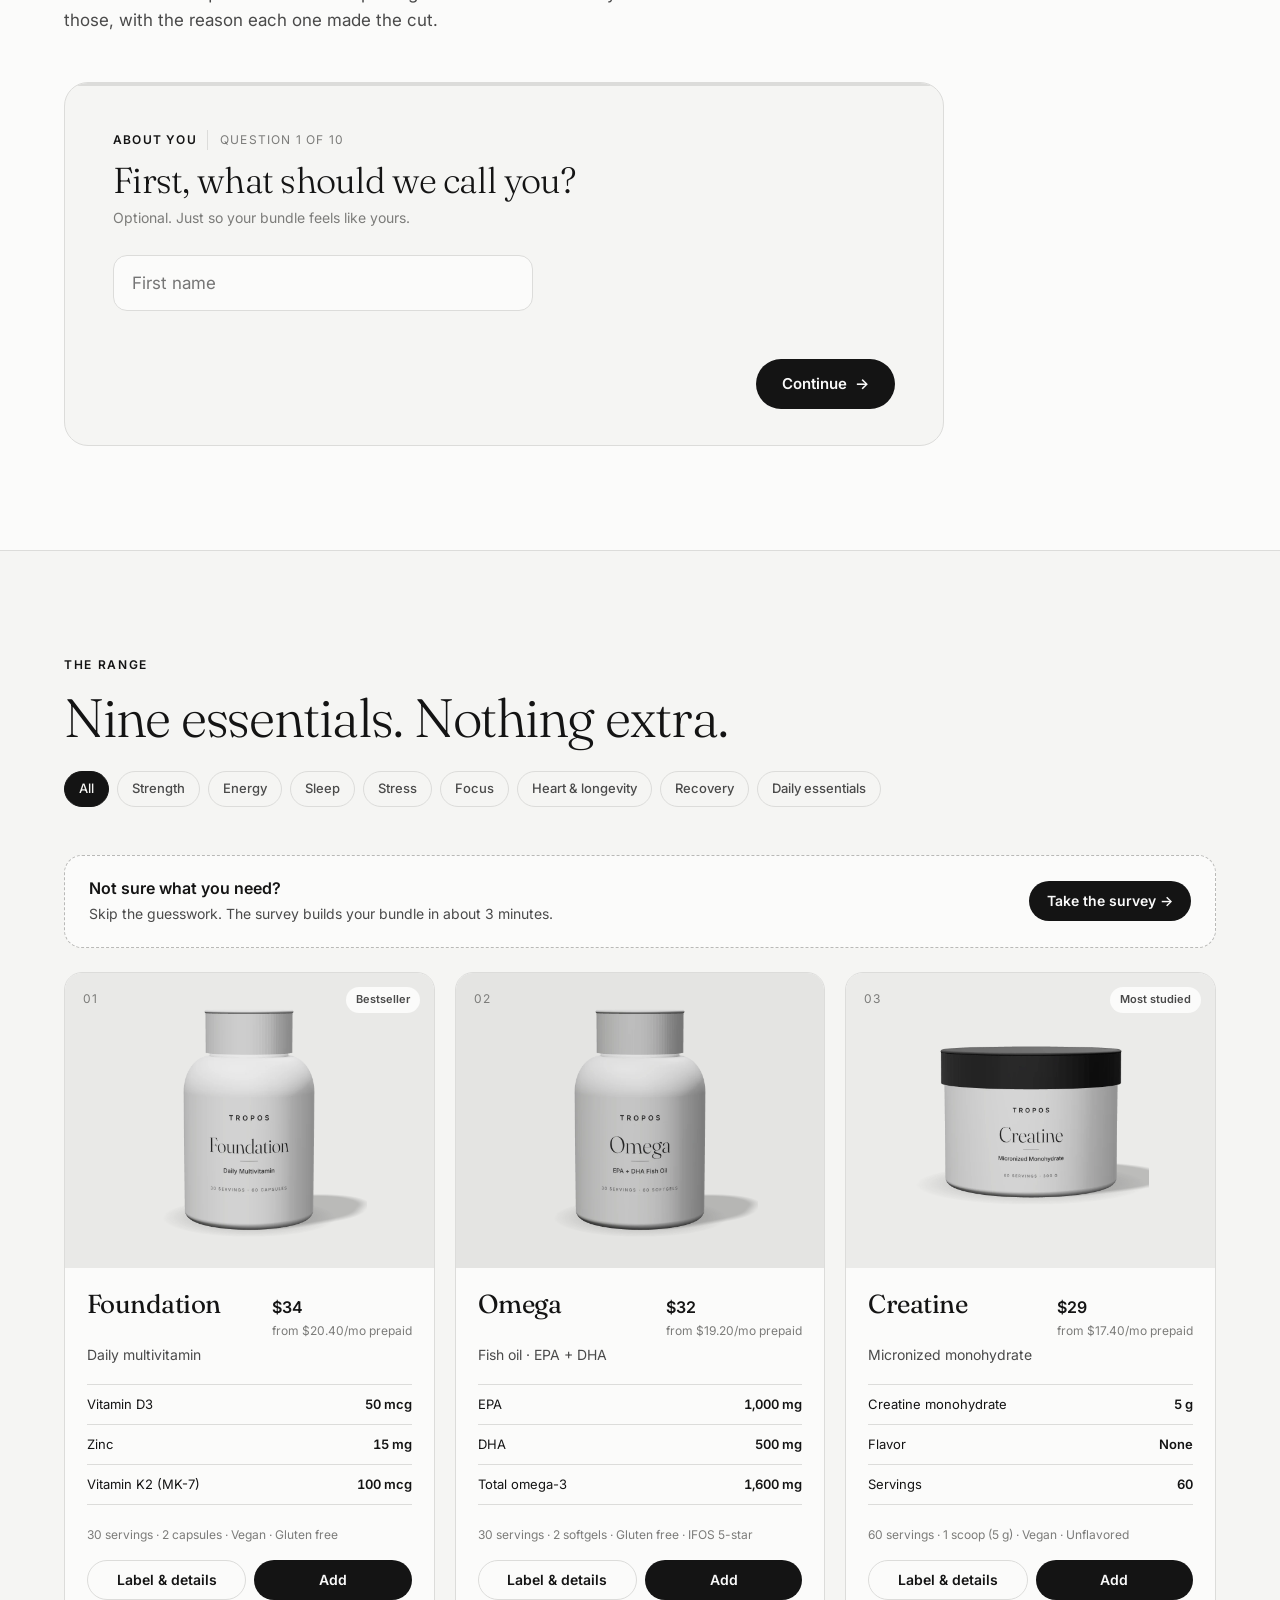
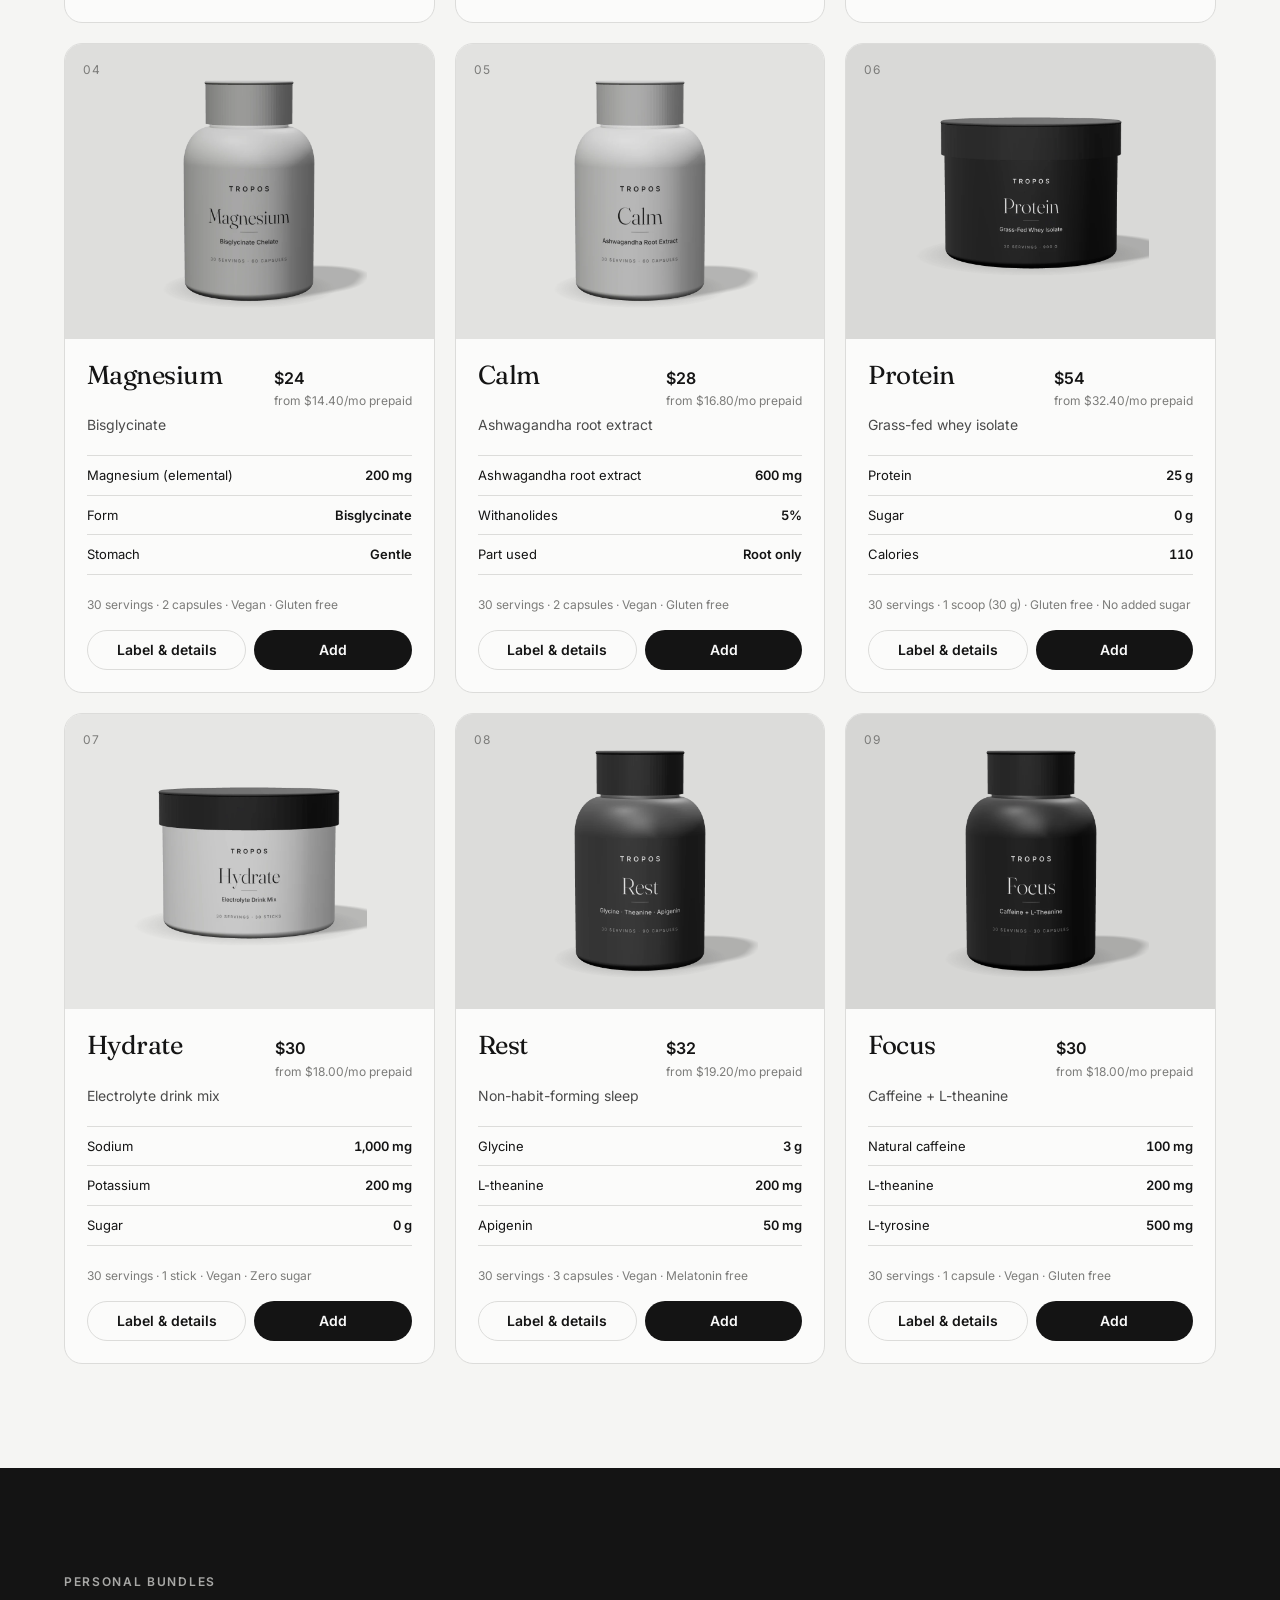
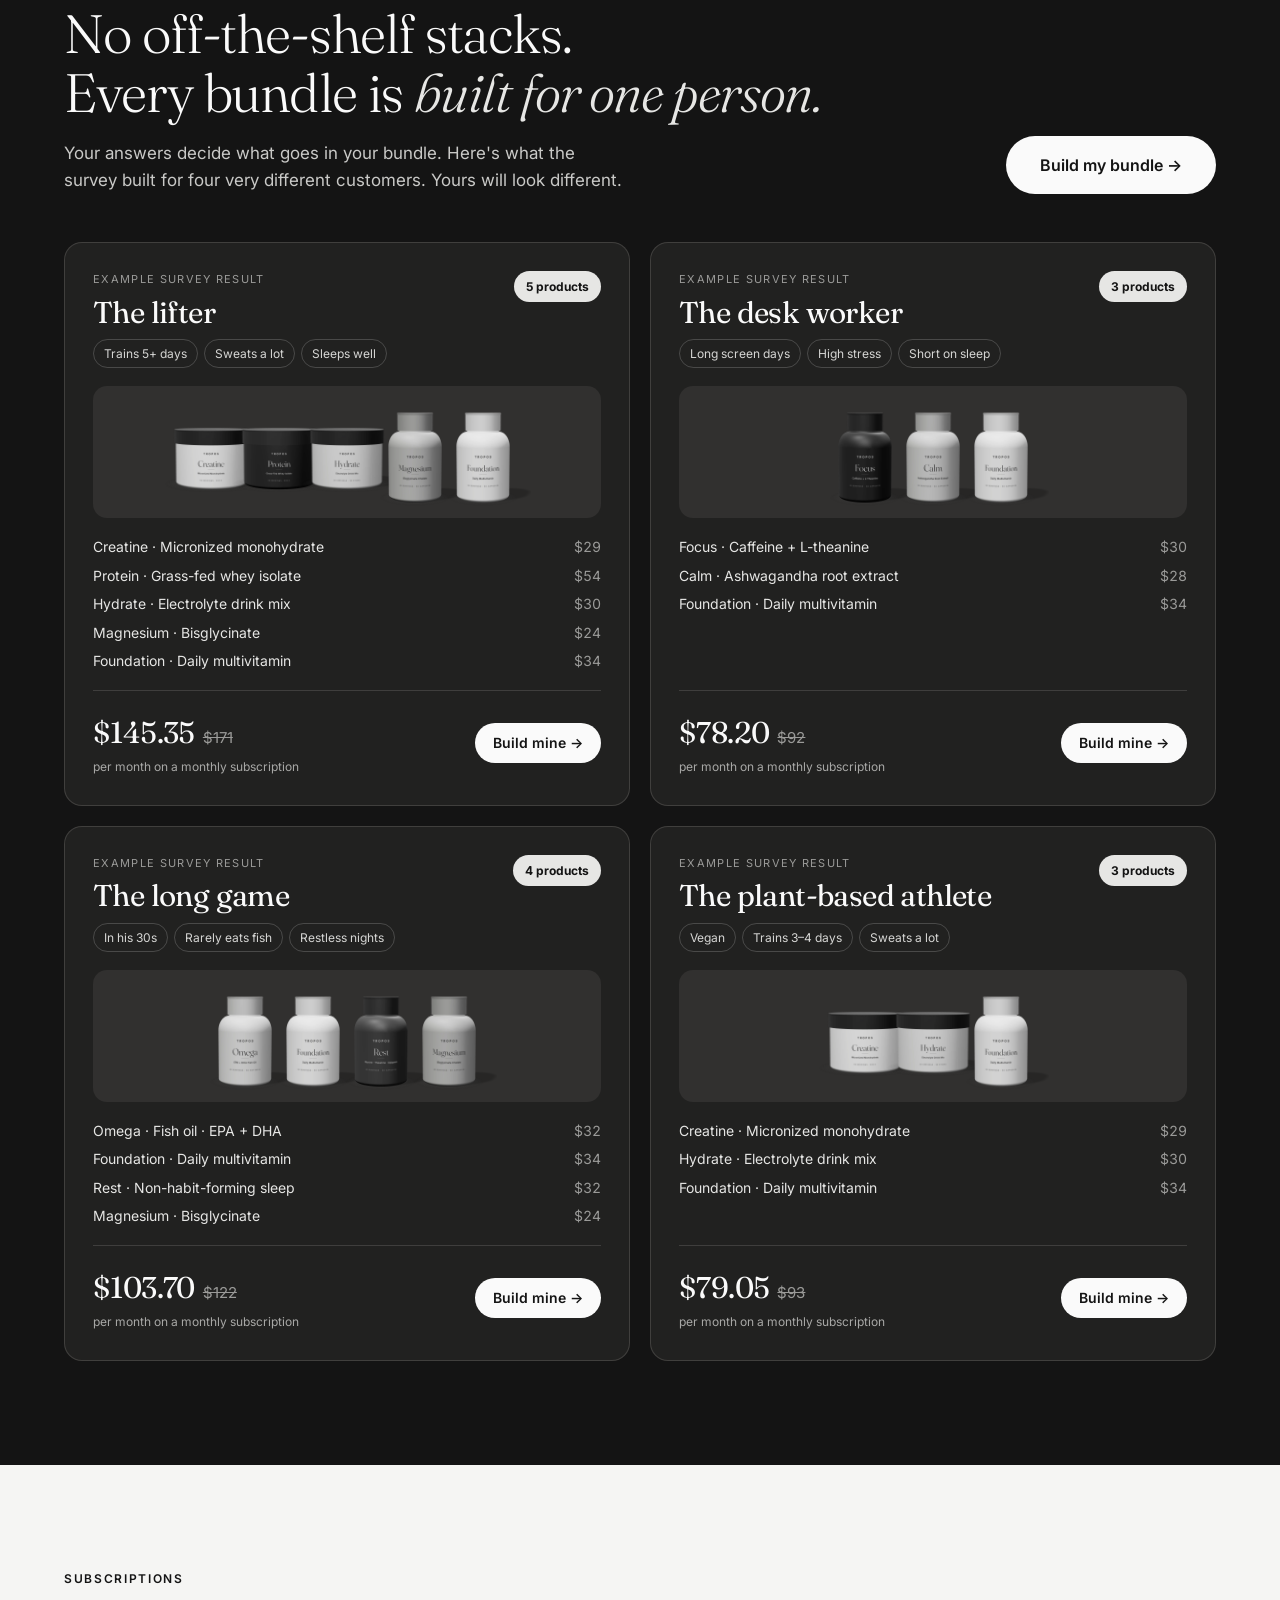
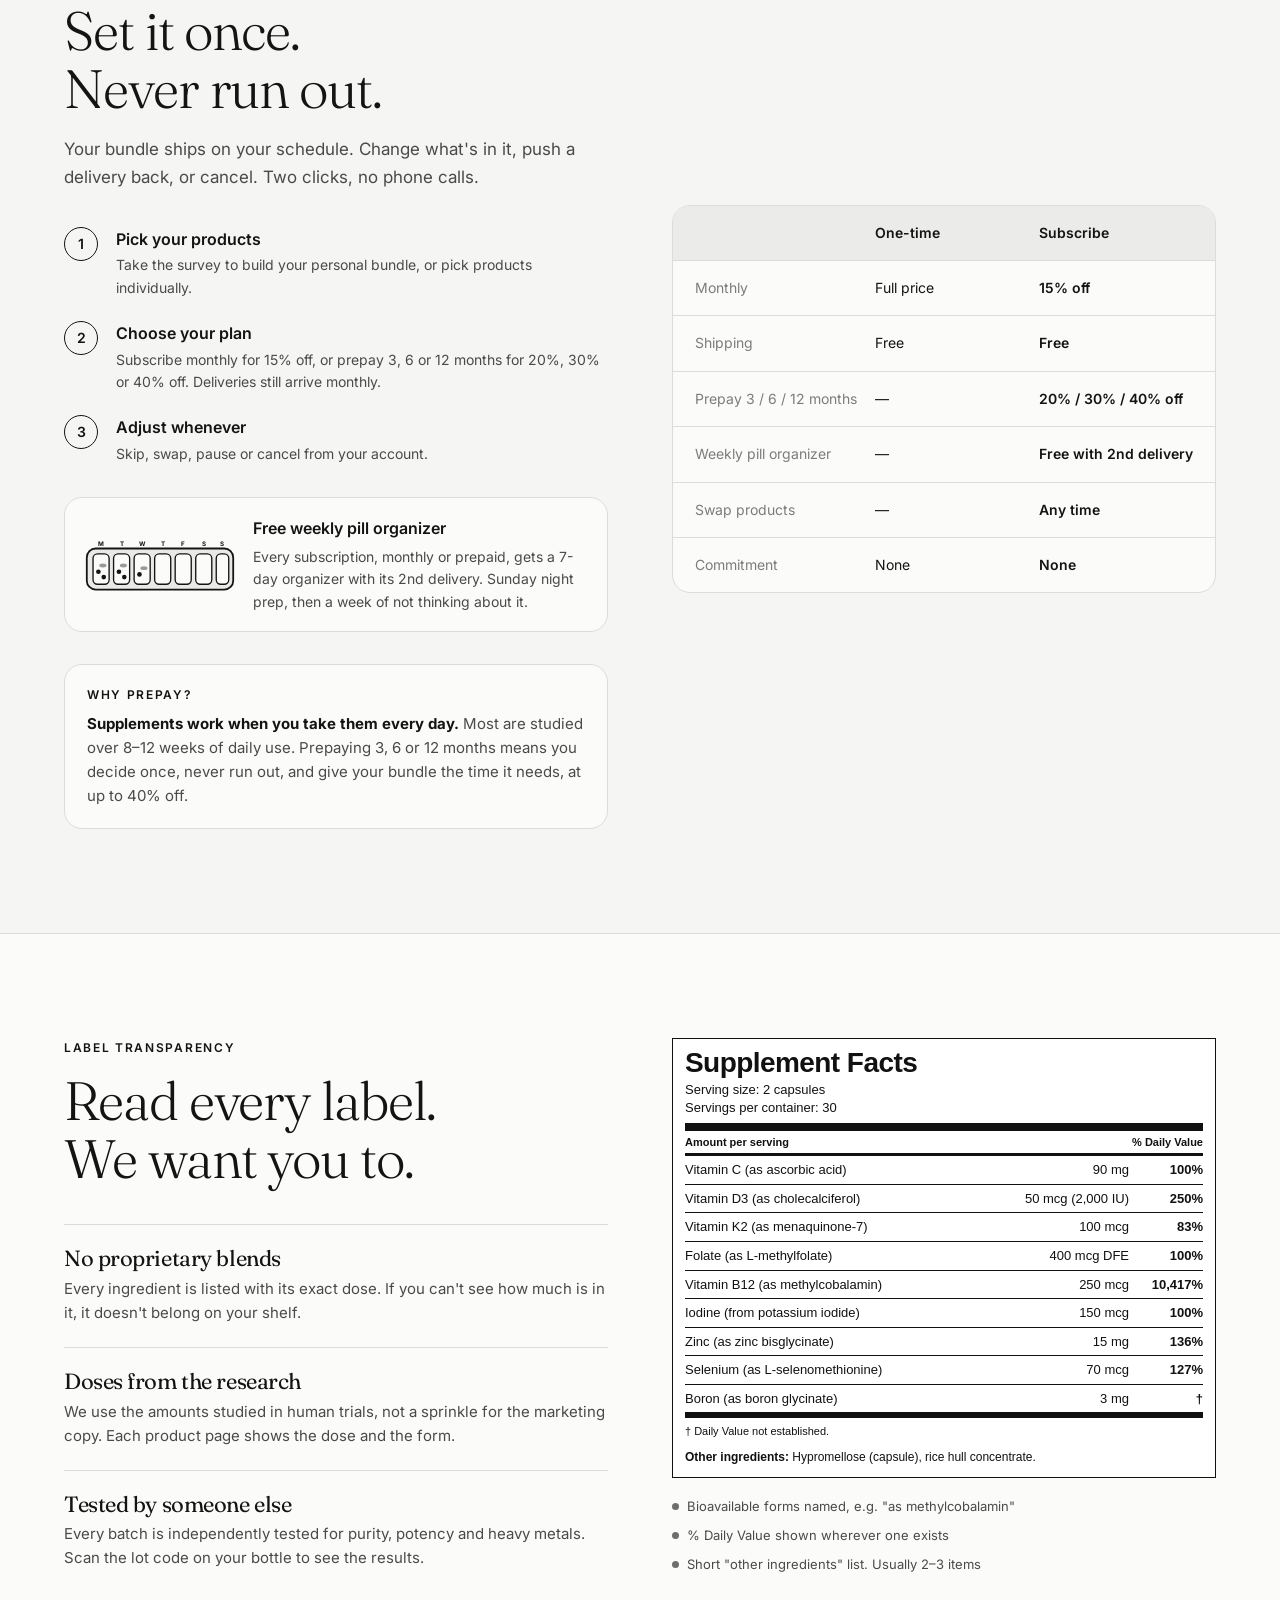
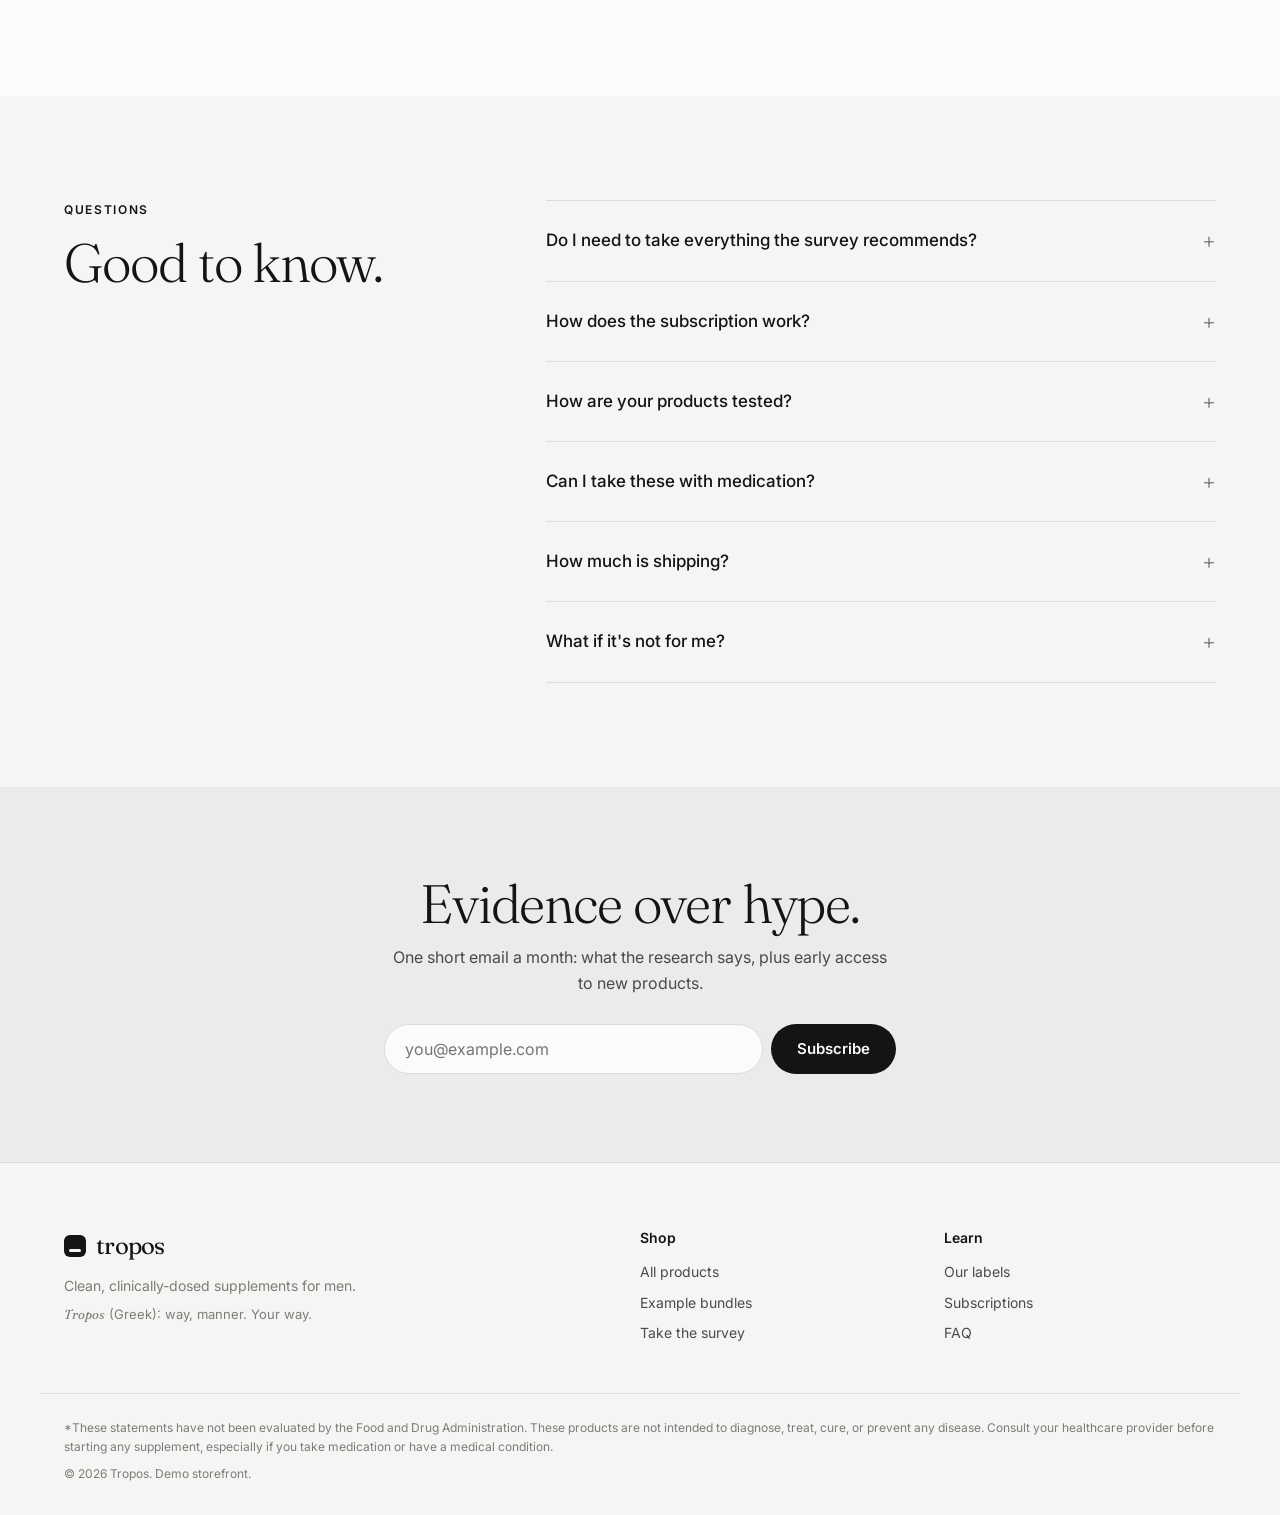
==== commit 5331b519: "Free weekly pill organizer with 2nd subscription delivery Shown on subscription plan cards, in the p" ====
--- a/supplements/index.html
+++ b/supplements/index.html
@@ -140,6 +140,21 @@
         <li><span>2</span><div><strong>Choose your plan</strong><p>Subscribe monthly for 15% off, or prepay 3, 6 or 12 months for 20%, 30% or 40% off. Deliveries still arrive monthly.</p></div></li>
         <li><span>3</span><div><strong>Adjust whenever</strong><p>Skip, swap, pause or cancel from your account.</p></div></li>
       </ol>
+      <div class="perk-card">
+        <svg viewBox="0 0 168 64" aria-hidden="true">
+          <rect x="2" y="14" width="164" height="46" rx="10" fill="#e9e9e7" stroke="#141414" stroke-width="2"/>
+          <g fill="#fbfbfa" stroke="#141414" stroke-width="1.5">
+            <rect x="9" y="20" width="18" height="34" rx="5"/><rect x="32" y="20" width="18" height="34" rx="5"/><rect x="55" y="20" width="18" height="34" rx="5"/>
+            <rect x="78" y="20" width="18" height="34" rx="5"/><rect x="101" y="20" width="18" height="34" rx="5"/><rect x="124" y="20" width="18" height="34" rx="5"/><rect x="147" y="20" width="14" height="34" rx="5"/>
+          </g>
+          <g font-family="Inter,Arial" font-size="7" font-weight="700" fill="#141414" text-anchor="middle">
+            <text x="18" y="11">M</text><text x="41" y="11">T</text><text x="64" y="11">W</text><text x="87" y="11">T</text><text x="110" y="11">F</text><text x="133" y="11">S</text><text x="154" y="11">S</text>
+          </g>
+          <g fill="#141414"><circle cx="15" cy="40" r="2.6"/><circle cx="21" cy="46" r="2.6"/><circle cx="38" cy="40" r="2.6"/><circle cx="44" cy="46" r="2.6"/><circle cx="61" cy="43" r="2.6"/></g>
+          <g fill="#9a9a98"><ellipse cx="20" cy="33" rx="4" ry="2.2"/><ellipse cx="43" cy="33" rx="4" ry="2.2"/><ellipse cx="66" cy="36" rx="4" ry="2.2"/></g>
+        </svg>
+        <div><strong>Free weekly pill organizer</strong><p>Every subscription, monthly or prepaid, gets a 7-day organizer with its 2nd delivery. Sunday night prep, then a week of not thinking about it.</p></div>
+      </div>
       <div class="prepay-why">
         <p class="eyebrow">Why prepay?</p>
         <p><strong>Supplements work when you take them every day.</strong> Most are studied over 8–12 weeks of daily use. Prepaying 3, 6 or 12 months means you decide once, never run out, and give your bundle the time it needs, at up to 40% off.</p>
@@ -150,6 +165,7 @@
       <div class="compare-row"><span>Monthly</span><span>Full price</span><span class="hl">15% off</span></div>
       <div class="compare-row"><span>Shipping</span><span>Free</span><span class="hl">Free</span></div>
       <div class="compare-row"><span>Prepay 3 / 6 / 12 months</span><span>—</span><span class="hl">20% / 30% / 40% off</span></div>
+      <div class="compare-row"><span>Weekly pill organizer</span><span>—</span><span class="hl">Free with 2nd delivery</span></div>
       <div class="compare-row"><span>Swap products</span><span>—</span><span class="hl">Any time</span></div>
       <div class="compare-row"><span>Commitment</span><span>None</span><span class="hl">None</span></div>
     </div>
@@ -197,7 +213,7 @@
     </div>
     <div class="faq">
       <details><summary>Do I need to take everything the survey recommends?</summary><p>No. The survey ranks products by how well they match your answers. Start with the top one or two and add more if you want. Each recommendation shows the reason it was chosen.</p></details>
-      <details><summary>How does the subscription work?</summary><p>A monthly subscription is 15% off. Prepay 3, 6 or 12 months for 20%, 30% or 40% off, still delivered monthly. Shipping is always free. You can skip, swap products, pause or cancel any time from your account, and there's no minimum number of orders.</p></details>
+      <details><summary>How does the subscription work?</summary><p>A monthly subscription is 15% off. Prepay 3, 6 or 12 months for 20%, 30% or 40% off, still delivered monthly. Shipping is always free, and your 2nd delivery includes a free weekly pill organizer. You can skip, swap products, pause or cancel any time from your account, and there's no minimum number of orders.</p></details>
       <details><summary>How are your products tested?</summary><p>Each batch is tested by an independent, ISO 17025-accredited lab for identity, potency, microbes and heavy metals. Results are matched to the lot number printed on your bottle.</p></details>
       <details><summary>Can I take these with medication?</summary><p>Some ingredients, like ashwagandha, vitamin K2 and caffeine, can interact with medications or health conditions. Each product lists its cautions. If you take prescription medication, check with your doctor first.</p></details>
       <details><summary>How much is shipping?</summary><p>Nothing. Shipping is free on every order, whether it's a single product, a one-time bundle or a subscription.</p></details>
--- a/supplements/styles.css
+++ b/supplements/styles.css
@@ -636,3 +636,13 @@
 .prepay-why .eyebrow { margin-bottom: 8px; }
 .prepay-why p:last-child { color: var(--ink-2); font-size: 15px; }
 .prepay-why strong { color: var(--ink); }
+
+/* Pill organizer perk */
+.plan-perk { font-size: 11px; color: var(--ink-2); margin-top: 2px; }
+.perk-line { font-size: 12px; color: var(--ink); margin-top: 6px; }
+.perk-note { font-size: 13px; color: var(--ink-2); margin: 0 0 12px; }
+.perk-card { display: flex; gap: 18px; align-items: center; margin-top: 32px; padding: 18px 20px; border-radius: var(--radius); background: var(--surface); border: 1px solid var(--line); }
+.perk-card svg { flex: none; width: 150px; height: auto; }
+.perk-card strong { display: block; font-weight: 600; margin-bottom: 4px; }
+.perk-card p { font-size: 14px; color: var(--ink-2); }
+@media (max-width: 520px) { .perk-card { flex-direction: column; align-items: flex-start; } }
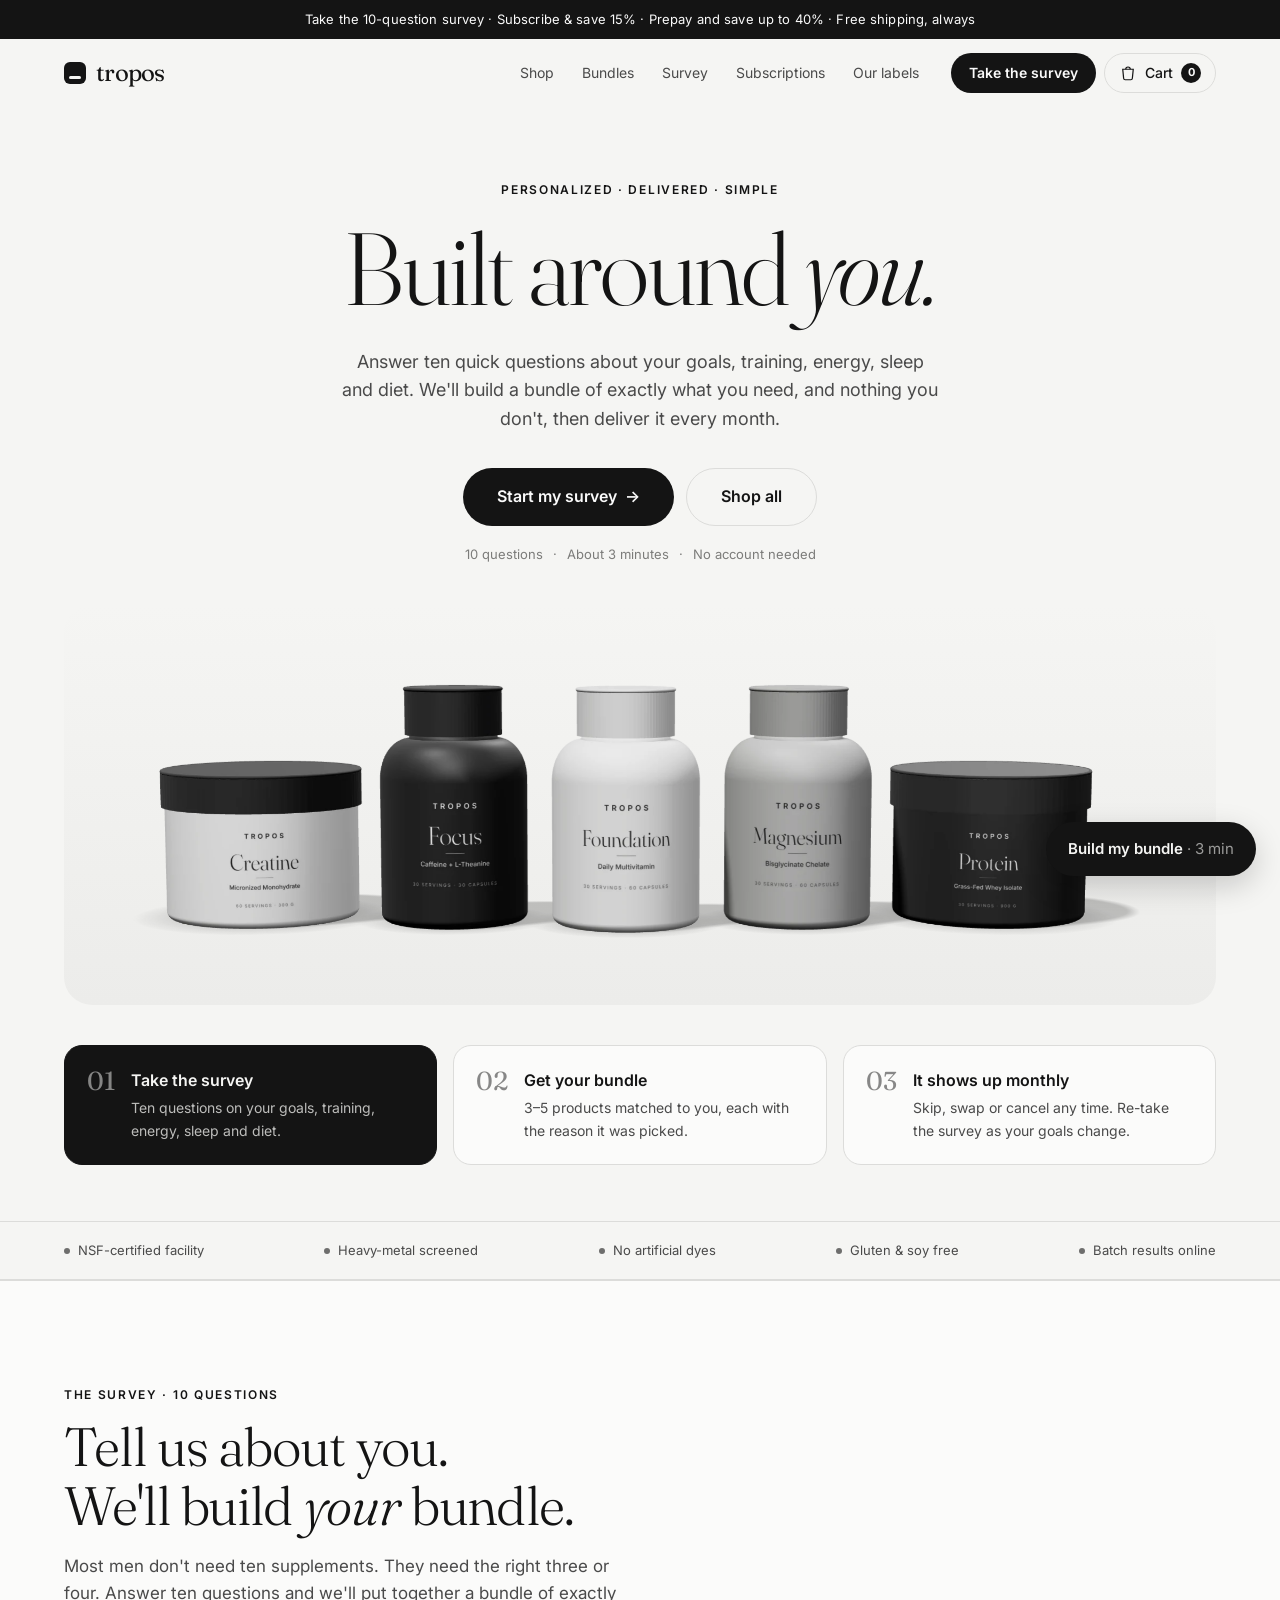
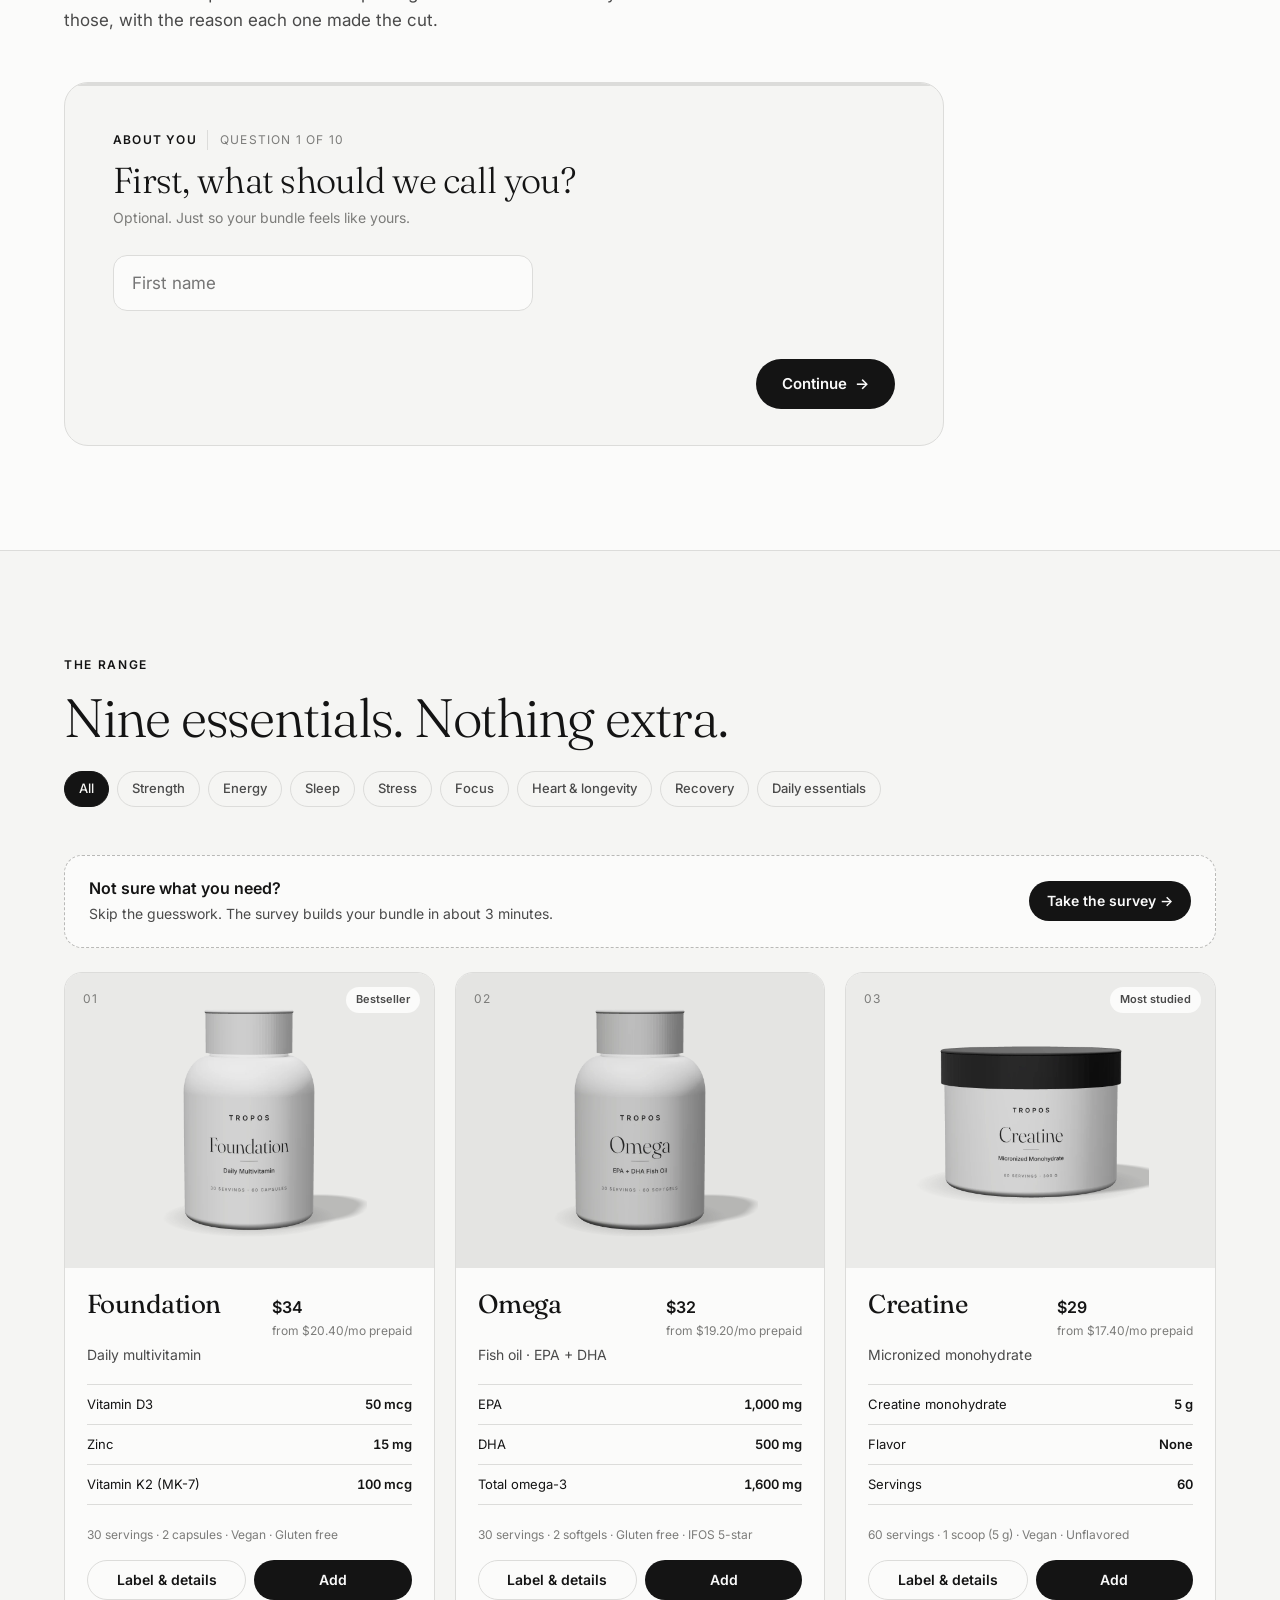
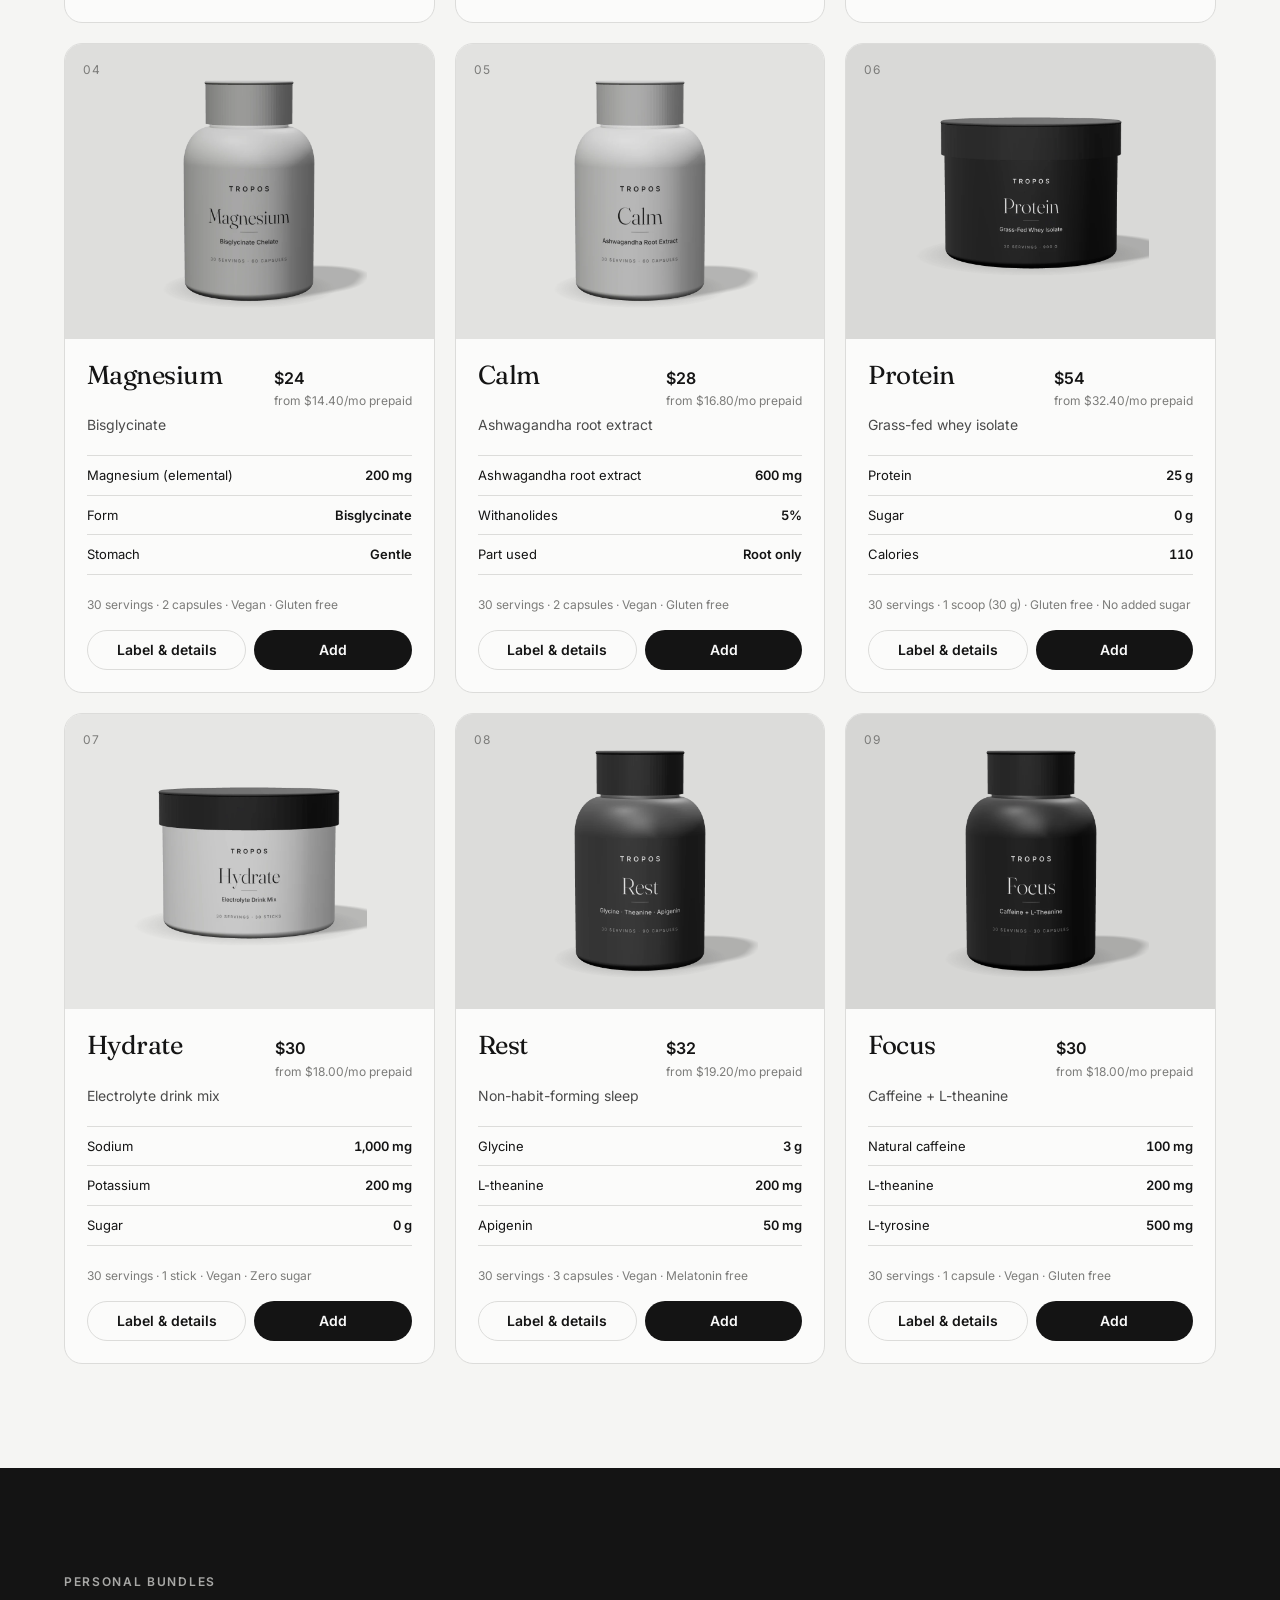
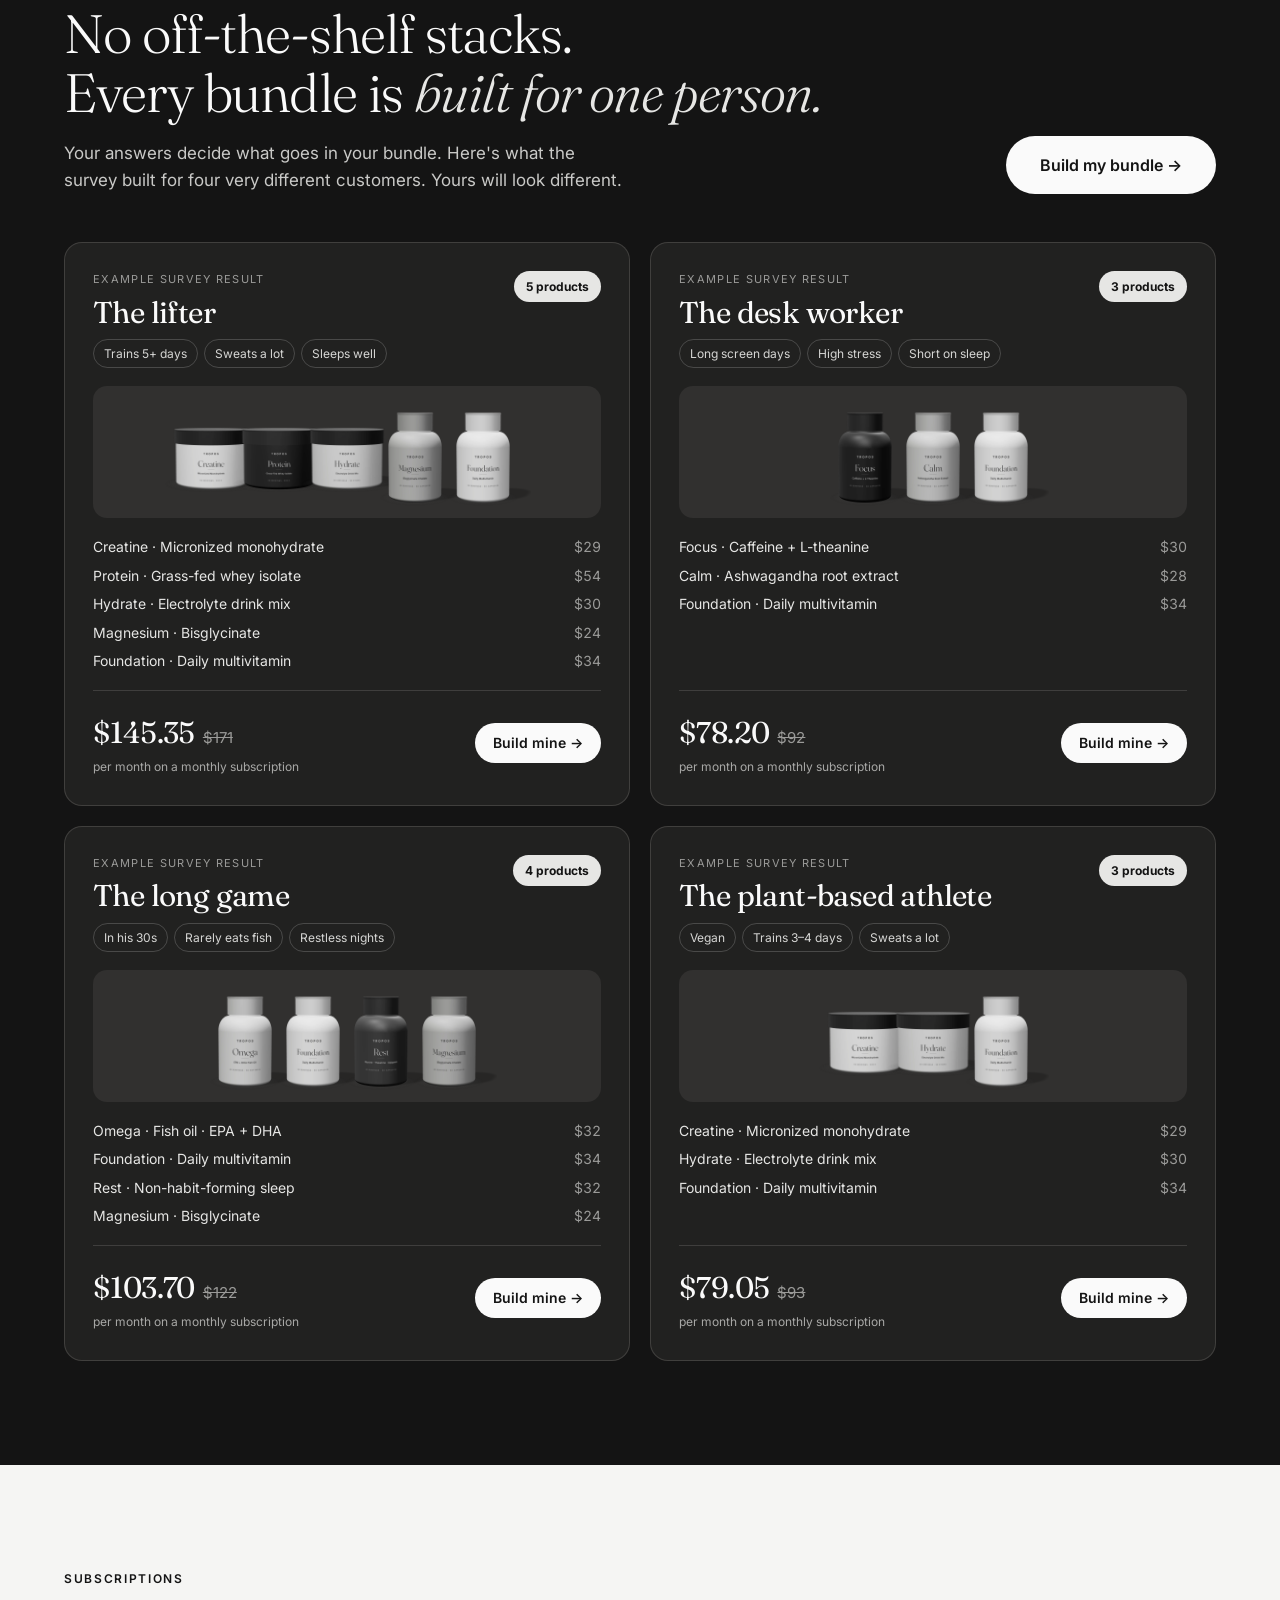
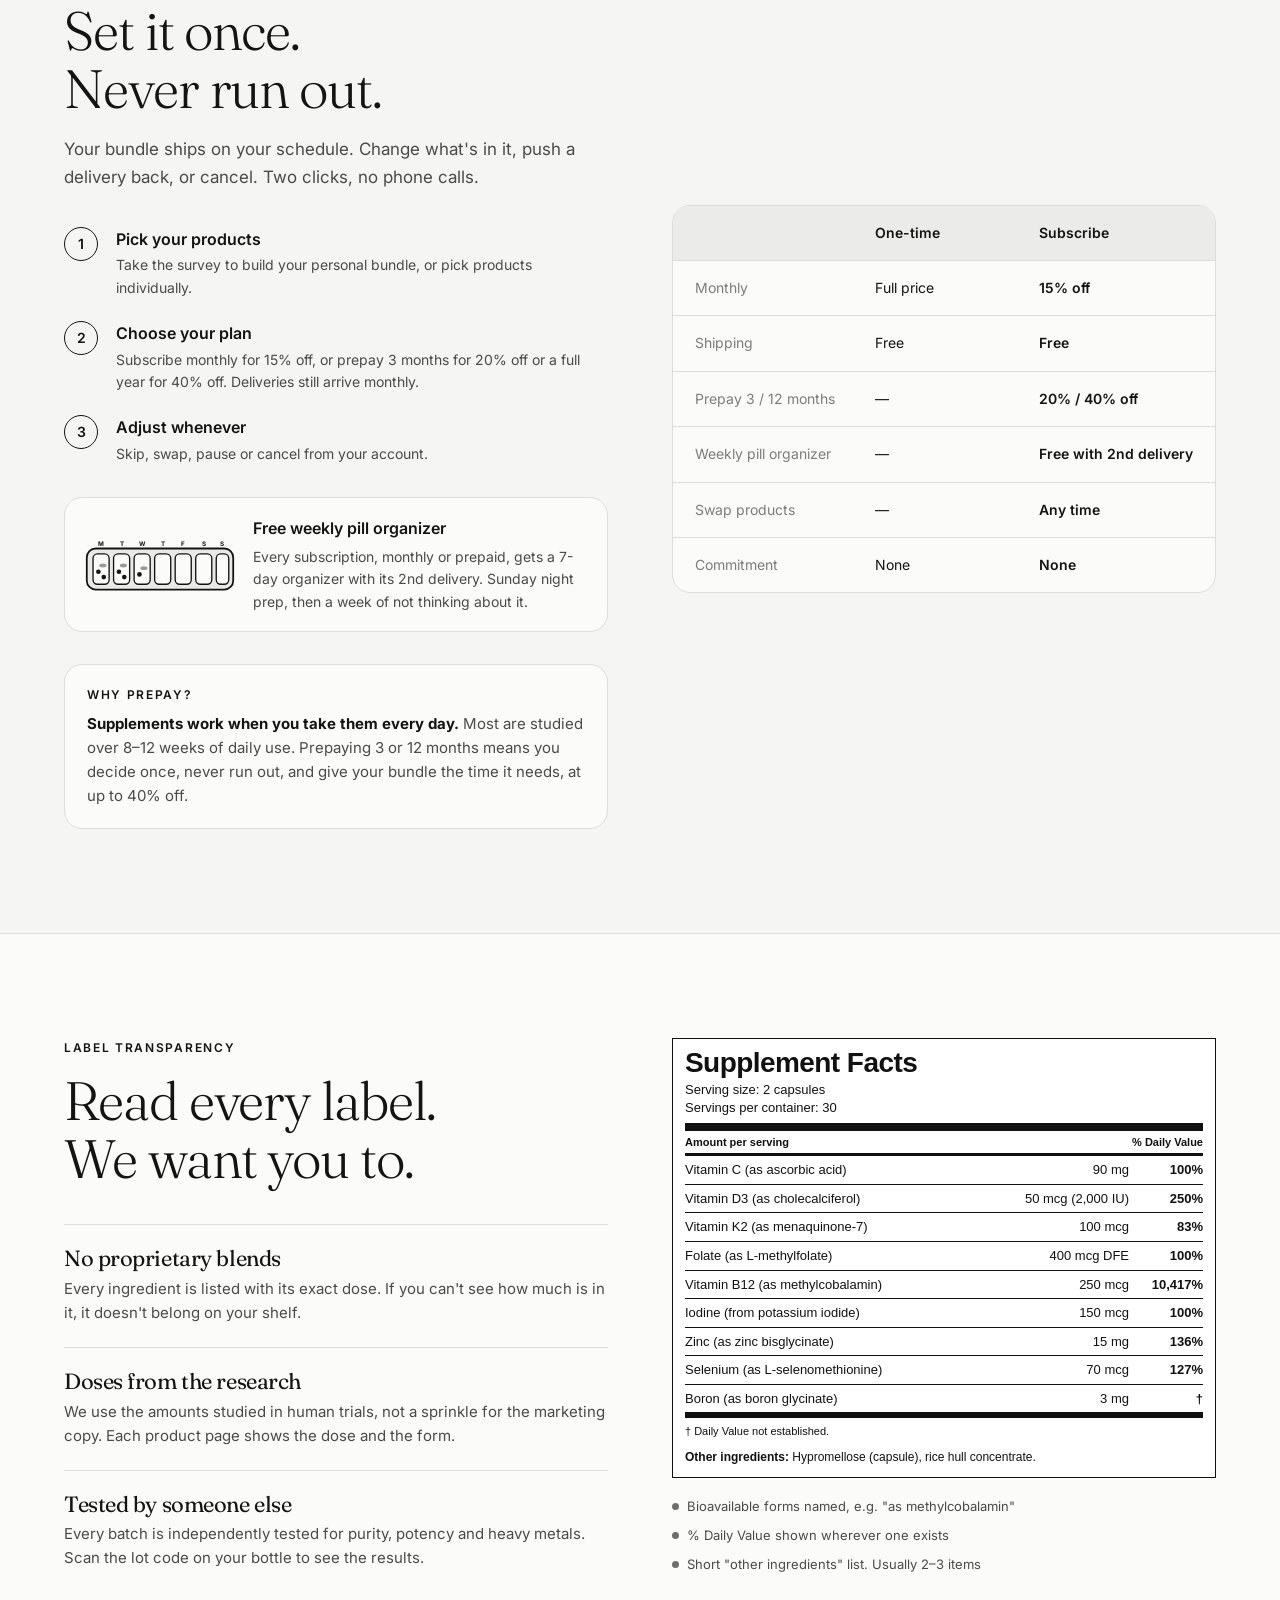
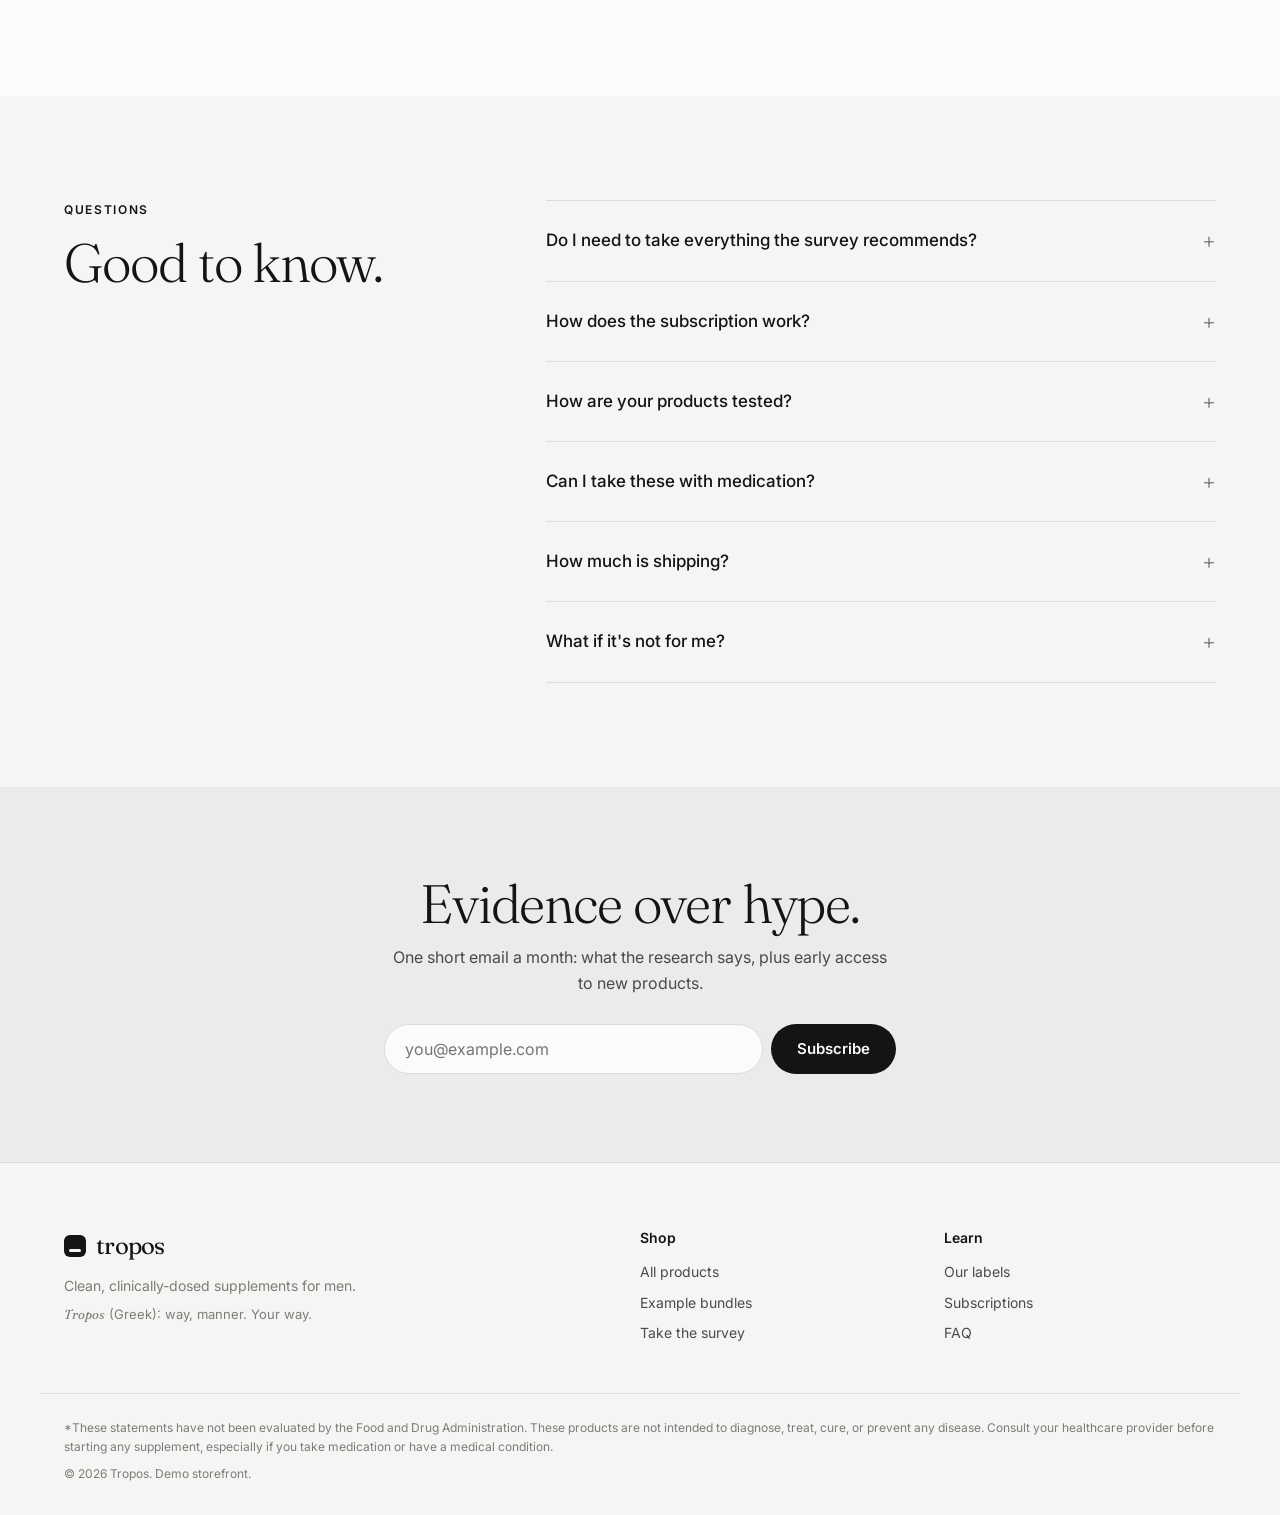
==== commit 80e8f873: "Three subscription plans; one-time as a quiet link Drop the 6-month plan. Plans are monthly (15%), 3" ====
--- a/supplements/index.html
+++ b/supplements/index.html
@@ -137,7 +137,7 @@
       <p class="section-sub">Your bundle ships on your schedule. Change what's in it, push a delivery back, or cancel. Two clicks, no phone calls.</p>
       <ol class="steps">
         <li><span>1</span><div><strong>Pick your products</strong><p>Take the survey to build your personal bundle, or pick products individually.</p></div></li>
-        <li><span>2</span><div><strong>Choose your plan</strong><p>Subscribe monthly for 15% off, or prepay 3, 6 or 12 months for 20%, 30% or 40% off. Deliveries still arrive monthly.</p></div></li>
+        <li><span>2</span><div><strong>Choose your plan</strong><p>Subscribe monthly for 15% off, or prepay 3 months for 20% off or a full year for 40% off. Deliveries still arrive monthly.</p></div></li>
         <li><span>3</span><div><strong>Adjust whenever</strong><p>Skip, swap, pause or cancel from your account.</p></div></li>
       </ol>
       <div class="perk-card">
@@ -157,14 +157,14 @@
       </div>
       <div class="prepay-why">
         <p class="eyebrow">Why prepay?</p>
-        <p><strong>Supplements work when you take them every day.</strong> Most are studied over 8–12 weeks of daily use. Prepaying 3, 6 or 12 months means you decide once, never run out, and give your bundle the time it needs, at up to 40% off.</p>
+        <p><strong>Supplements work when you take them every day.</strong> Most are studied over 8–12 weeks of daily use. Prepaying 3 or 12 months means you decide once, never run out, and give your bundle the time it needs, at up to 40% off.</p>
       </div>
     </div>
     <div class="compare">
       <div class="compare-row compare-head"><span></span><span>One-time</span><span class="hl">Subscribe</span></div>
       <div class="compare-row"><span>Monthly</span><span>Full price</span><span class="hl">15% off</span></div>
       <div class="compare-row"><span>Shipping</span><span>Free</span><span class="hl">Free</span></div>
-      <div class="compare-row"><span>Prepay 3 / 6 / 12 months</span><span>—</span><span class="hl">20% / 30% / 40% off</span></div>
+      <div class="compare-row"><span>Prepay 3 / 12 months</span><span>—</span><span class="hl">20% / 40% off</span></div>
       <div class="compare-row"><span>Weekly pill organizer</span><span>—</span><span class="hl">Free with 2nd delivery</span></div>
       <div class="compare-row"><span>Swap products</span><span>—</span><span class="hl">Any time</span></div>
       <div class="compare-row"><span>Commitment</span><span>None</span><span class="hl">None</span></div>
@@ -213,7 +213,7 @@
     </div>
     <div class="faq">
       <details><summary>Do I need to take everything the survey recommends?</summary><p>No. The survey ranks products by how well they match your answers. Start with the top one or two and add more if you want. Each recommendation shows the reason it was chosen.</p></details>
-      <details><summary>How does the subscription work?</summary><p>A monthly subscription is 15% off. Prepay 3, 6 or 12 months for 20%, 30% or 40% off, still delivered monthly. Shipping is always free, and your 2nd delivery includes a free weekly pill organizer. You can skip, swap products, pause or cancel any time from your account, and there's no minimum number of orders.</p></details>
+      <details><summary>How does the subscription work?</summary><p>A monthly subscription is 15% off. Prepay 3 months for 20% off or a year for 40% off, still delivered monthly. Shipping is always free, and your 2nd delivery includes a free weekly pill organizer. You can skip, swap products, pause or cancel any time from your account, and there's no minimum number of orders.</p></details>
       <details><summary>How are your products tested?</summary><p>Each batch is tested by an independent, ISO 17025-accredited lab for identity, potency, microbes and heavy metals. Results are matched to the lot number printed on your bottle.</p></details>
       <details><summary>Can I take these with medication?</summary><p>Some ingredients, like ashwagandha, vitamin K2 and caffeine, can interact with medications or health conditions. Each product lists its cautions. If you take prescription medication, check with your doctor first.</p></details>
       <details><summary>How much is shipping?</summary><p>Nothing. Shipping is free on every order, whether it's a single product, a one-time bundle or a subscription.</p></details>
--- a/supplements/styles.css
+++ b/supplements/styles.css
@@ -646,3 +646,14 @@
 .perk-card strong { display: block; font-weight: 600; margin-bottom: 4px; }
 .perk-card p { font-size: 14px; color: var(--ink-2); }
 @media (max-width: 520px) { .perk-card { flex-direction: column; align-items: flex-start; } }
+
+/* 3 subscription plans + quiet one-time option */
+.plan-grid { grid-template-columns: repeat(3, 1fr); }
+@media (max-width: 900px) { .plan-grid { grid-template-columns: 1fr; } .plan-grid .plan:last-child { grid-column: auto; } }
+.once-link { margin-top: 12px; font-size: 13px; color: var(--muted); }
+.once-link button { font-size: 13px; color: var(--ink-2); text-decoration: underline; text-underline-offset: 3px; padding: 0; }
+.once-link.is-on { color: var(--ink); font-weight: 500; }
+.once-link.is-on button { color: var(--ink); font-weight: 600; margin-left: 4px; }
+.once-opt { display: block; margin: 4px 0 0; padding: 4px 0; font-size: 13px; color: var(--muted); text-decoration: underline; text-underline-offset: 3px; text-align: left; }
+.once-opt.on { color: var(--ink); font-weight: 600; text-decoration: none; }
+.once-opt.on::before { content: "✓ "; }
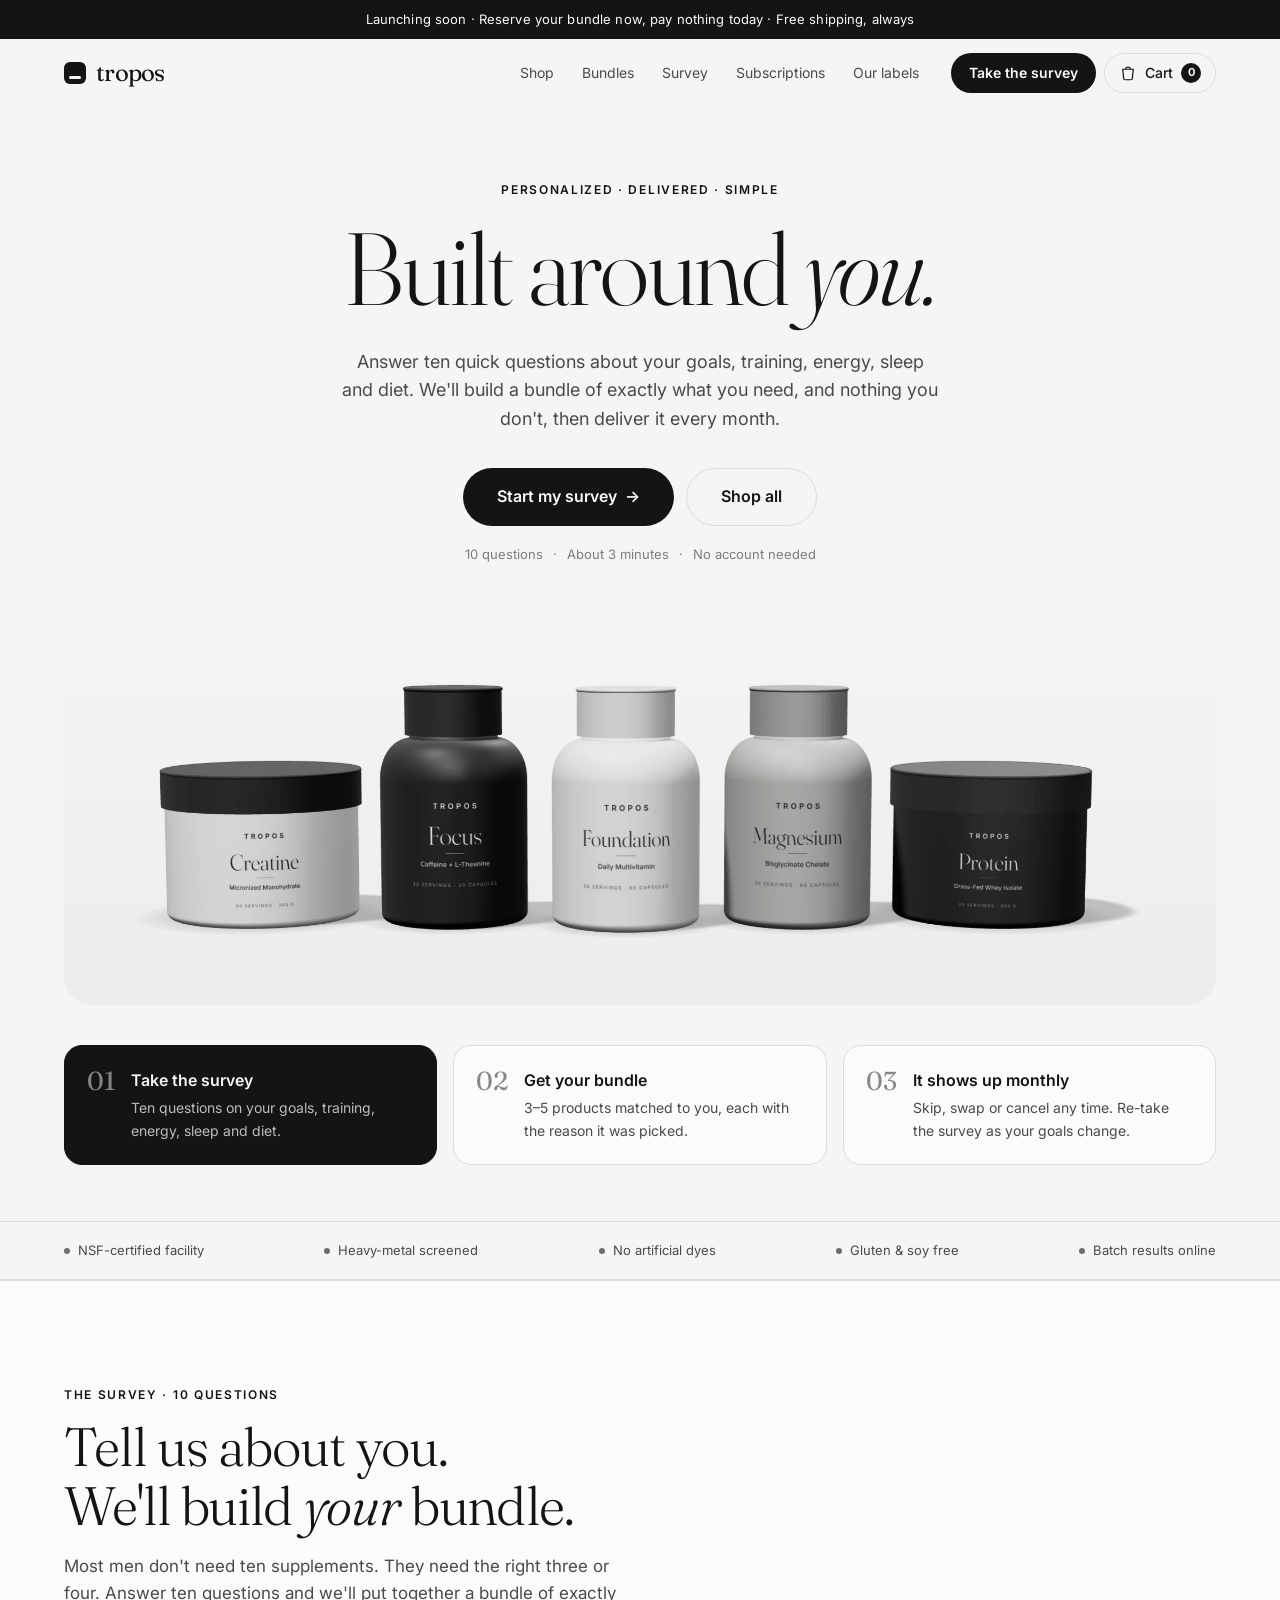
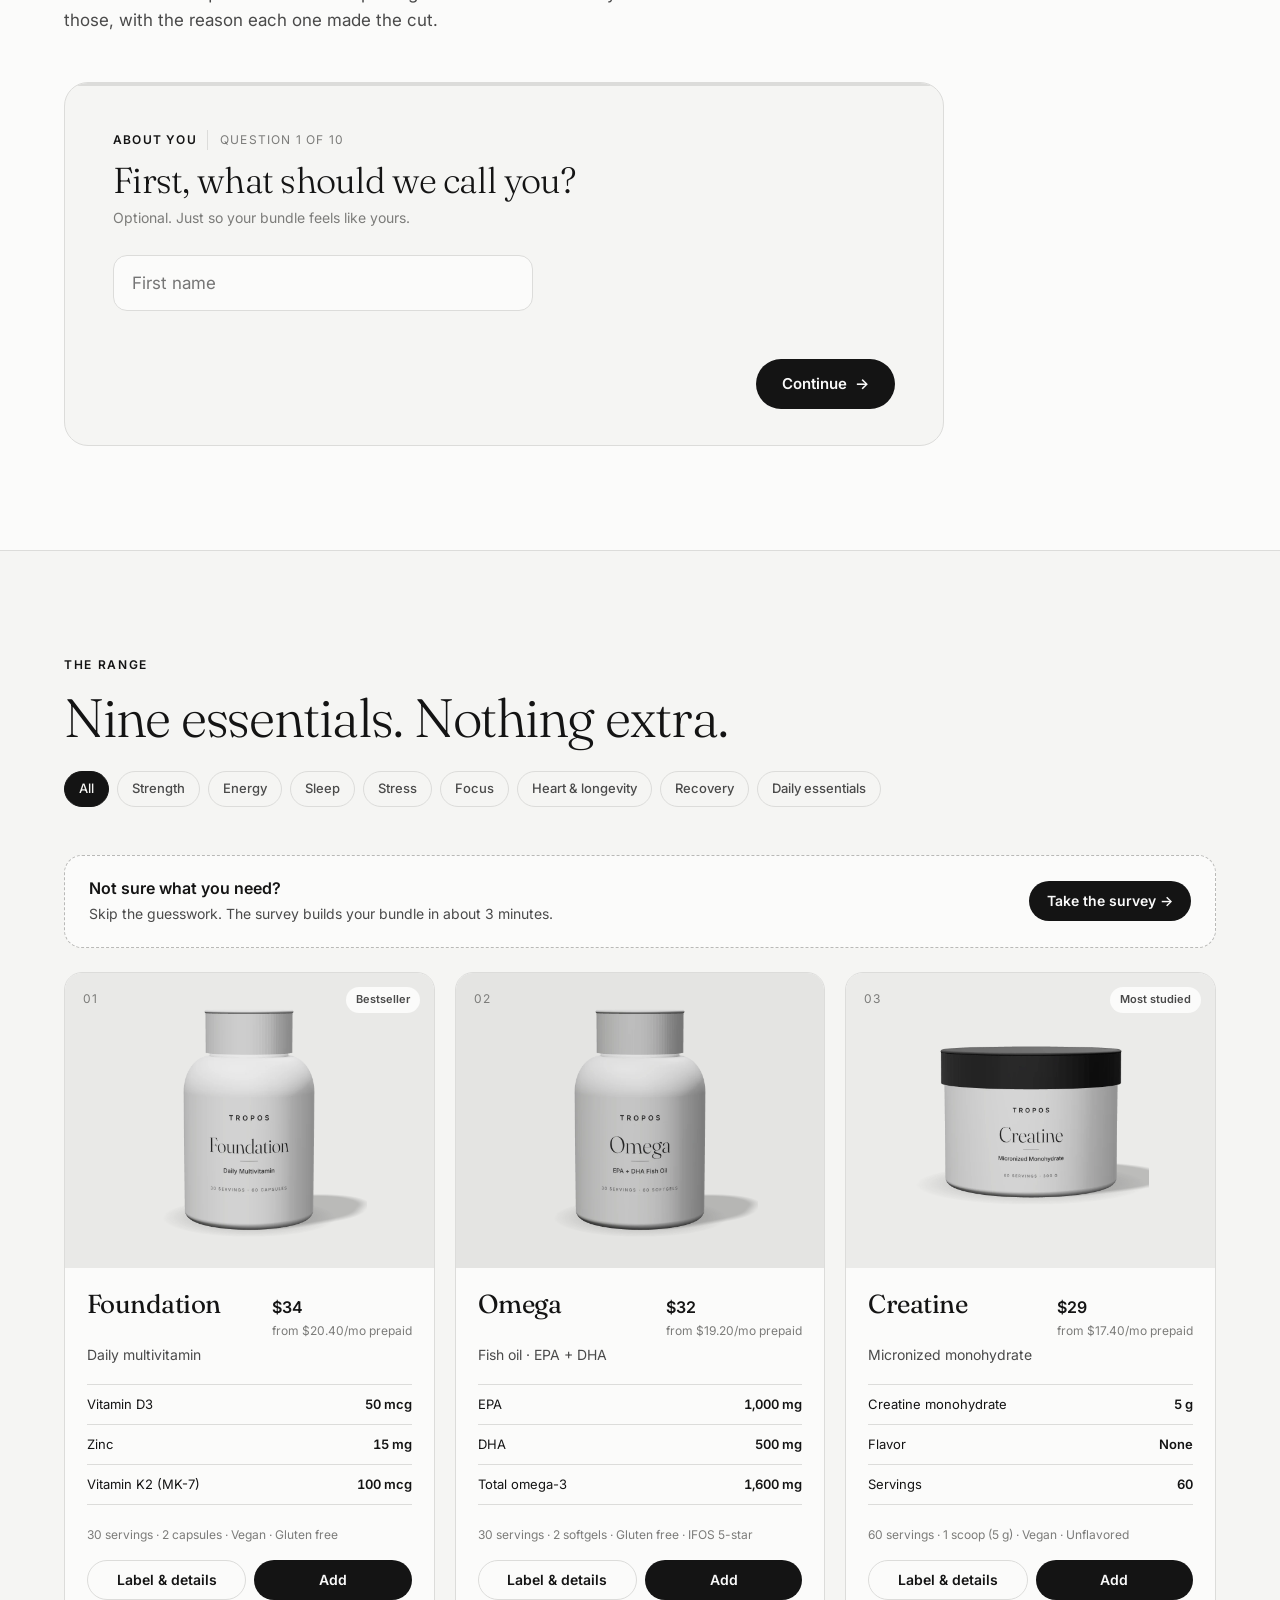
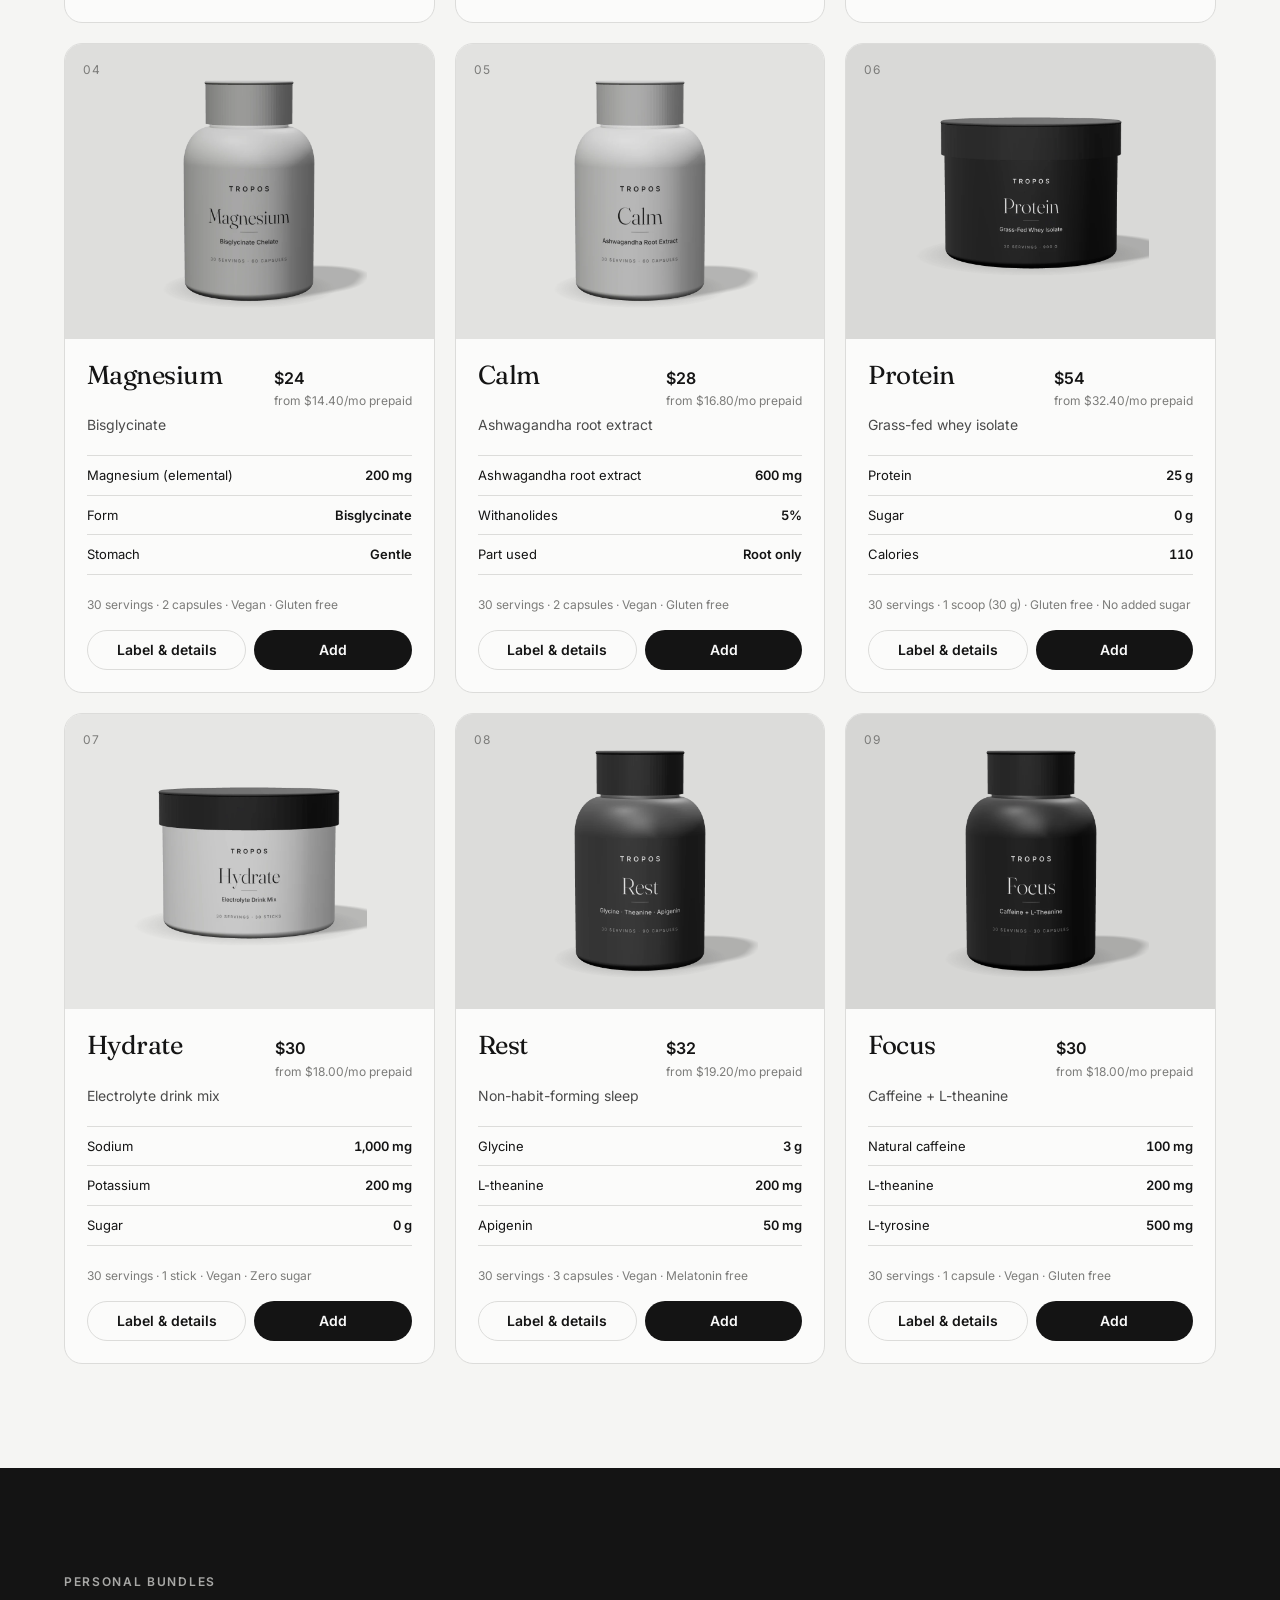
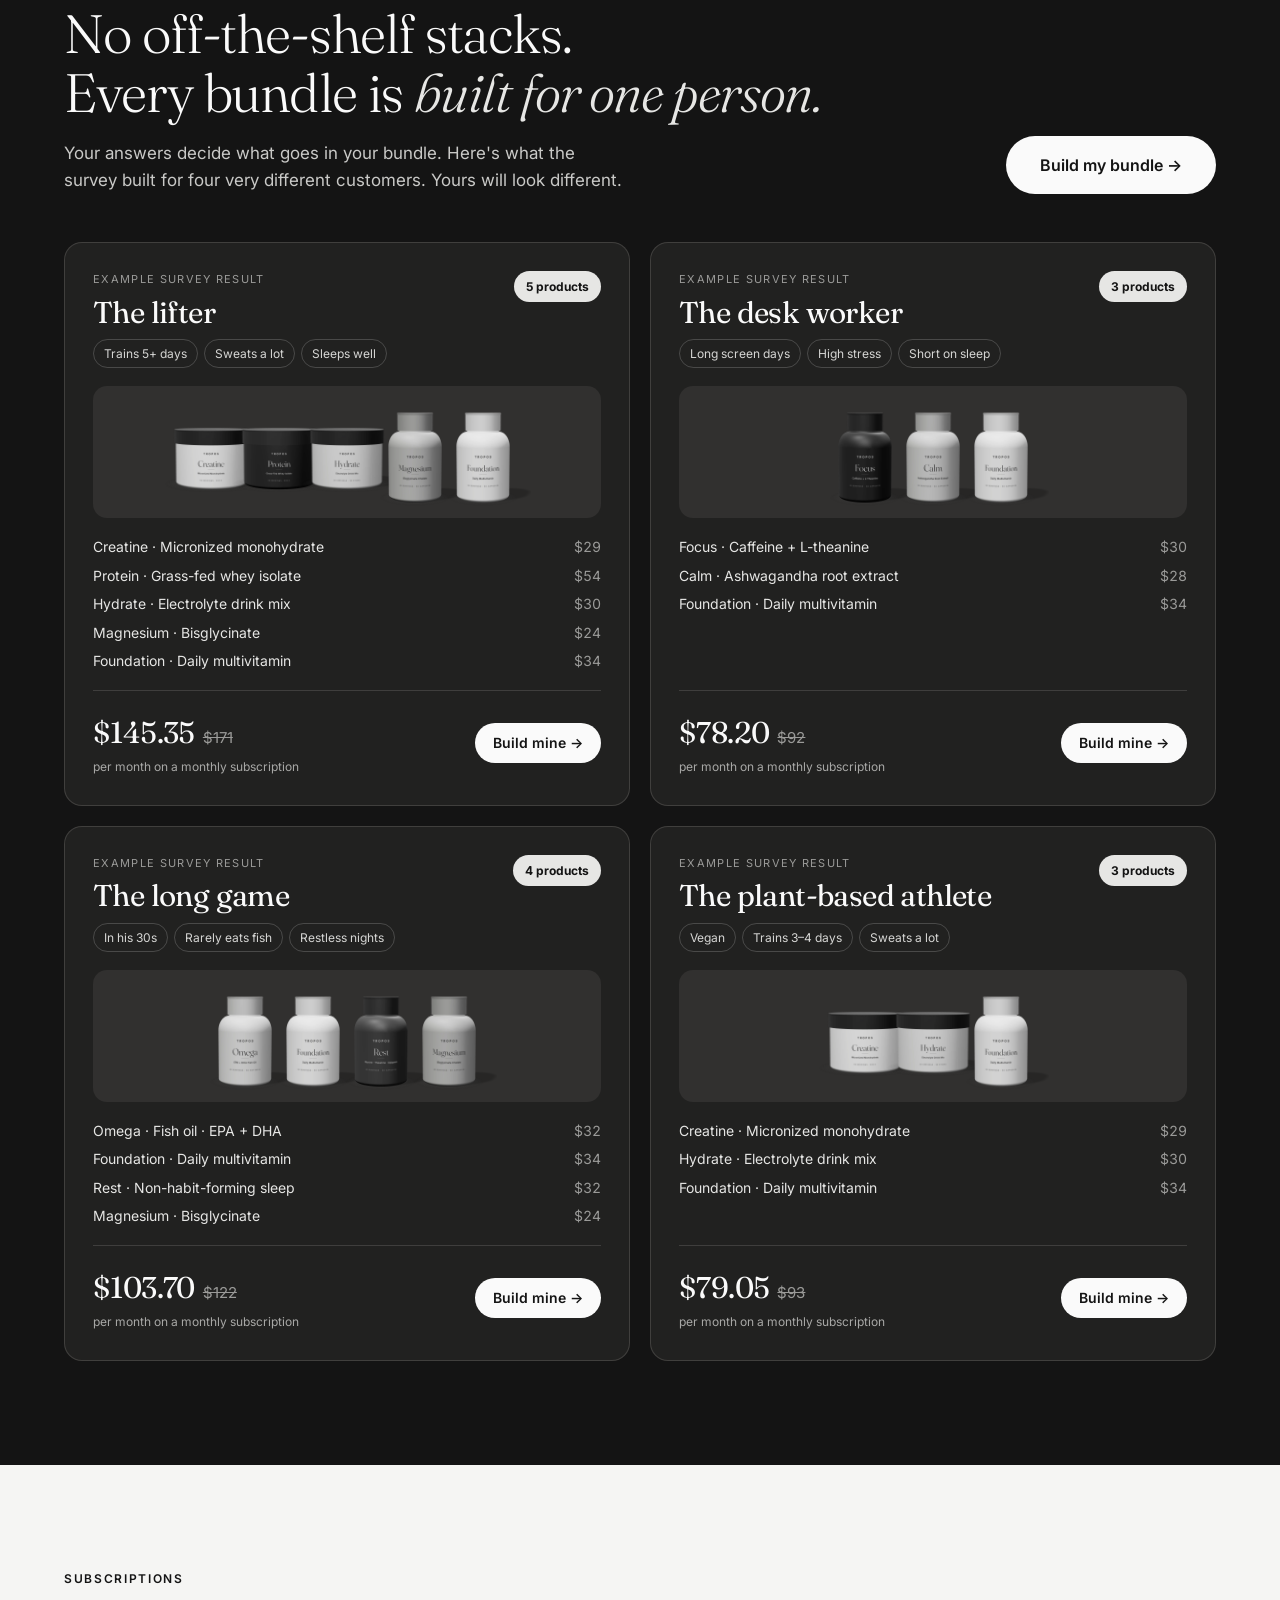
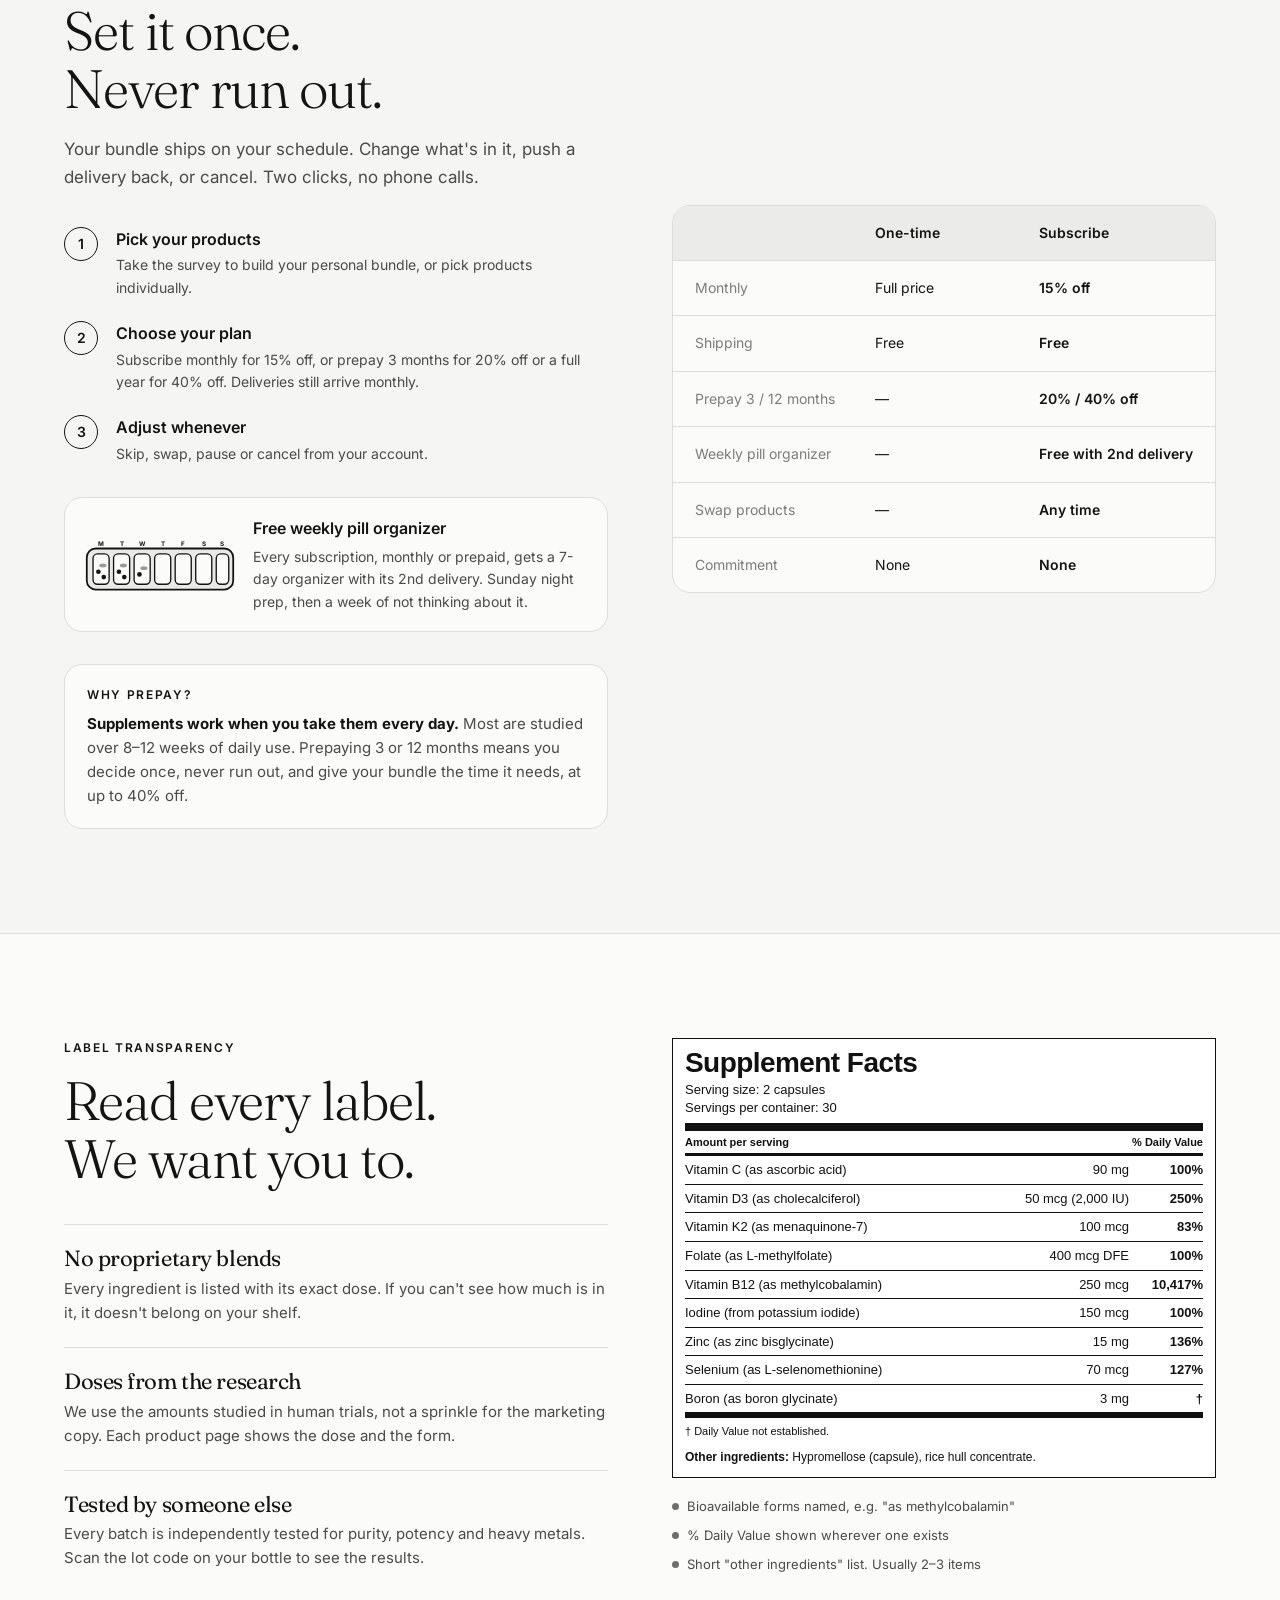
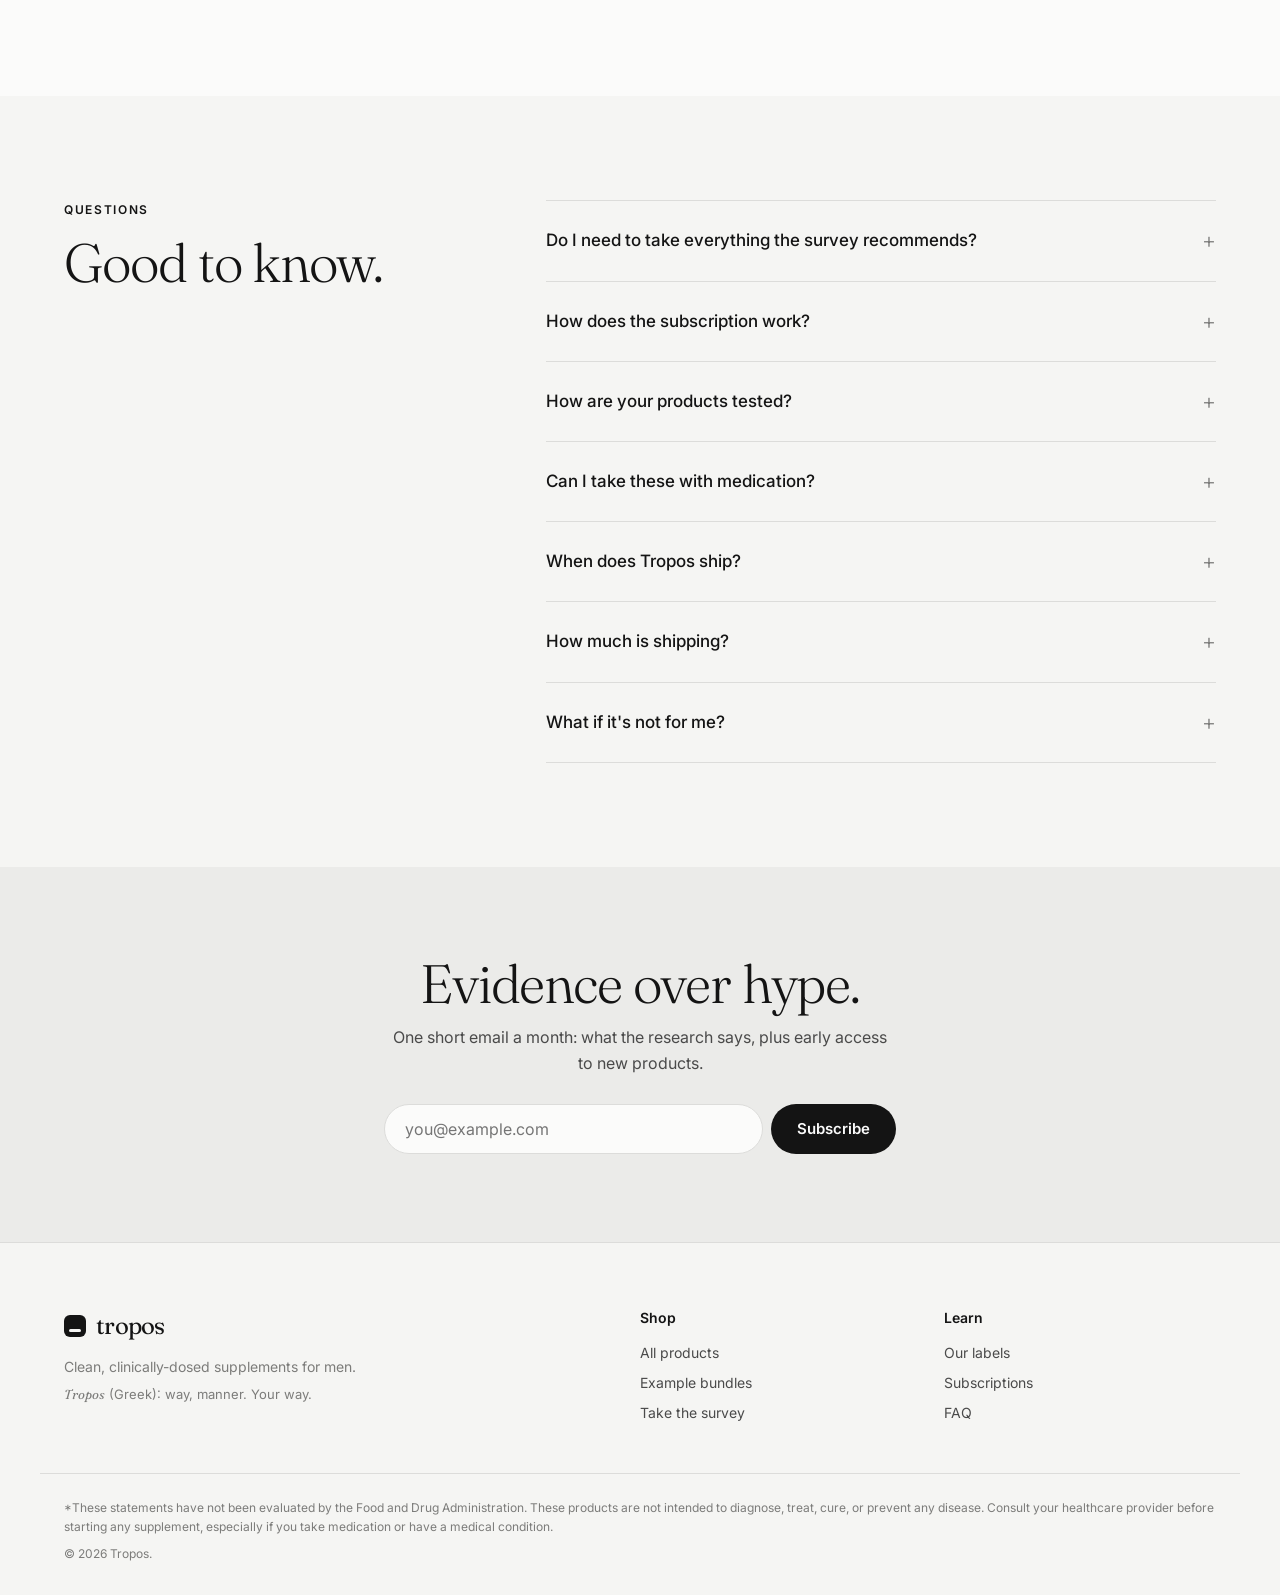
==== commit dfa4eb69: "Launch-ready: waitlist checkout via Netlify Forms - 'Reserve my order' replaces the demo checkout: n" ====
--- a/supplements/index.html
+++ b/supplements/index.html
@@ -14,7 +14,7 @@
 </head>
 <body>
 
-<div class="announce">Take the 10-question survey · Subscribe &amp; save 15% · Prepay and save up to 40% · Free shipping, always</div>
+<div class="announce">Launching soon · Reserve your bundle now, pay nothing today · Free shipping, always</div>
 
 <!-- NAV -->
 <header class="nav" id="nav">
@@ -216,6 +216,7 @@
       <details><summary>How does the subscription work?</summary><p>A monthly subscription is 15% off. Prepay 3 months for 20% off or a year for 40% off, still delivered monthly. Shipping is always free, and your 2nd delivery includes a free weekly pill organizer. You can skip, swap products, pause or cancel any time from your account, and there's no minimum number of orders.</p></details>
       <details><summary>How are your products tested?</summary><p>Each batch is tested by an independent, ISO 17025-accredited lab for identity, potency, microbes and heavy metals. Results are matched to the lot number printed on your bottle.</p></details>
       <details><summary>Can I take these with medication?</summary><p>Some ingredients, like ashwagandha, vitamin K2 and caffeine, can interact with medications or health conditions. Each product lists its cautions. If you take prescription medication, check with your doctor first.</p></details>
+      <details><summary>When does Tropos ship?</summary><p>We're launching soon. Reserve your bundle now and it's held at today's price. We'll email you before anything ships, and you won't be charged until you confirm.</p></details>
       <details><summary>How much is shipping?</summary><p>Nothing. Shipping is free on every order, whether it's a single product, a one-time bundle or a subscription.</p></details>
       <details><summary>What if it's not for me?</summary><p>Try anything for 30 days. If you're not happy, we'll refund your first order, even if the container is empty.</p></details>
     </div>
@@ -227,9 +228,9 @@
   <div class="wrap news-inner">
     <h2>Evidence over hype.</h2>
     <p>One short email a month: what the research says, plus early access to new products.</p>
-    <form class="news-form" id="newsForm">
+    <form class="news-form" id="newsForm" name="newsletter-visible">
       <label class="sr-only" for="newsEmail">Email address</label>
-      <input type="email" id="newsEmail" placeholder="you@example.com" required>
+      <input type="email" id="newsEmail" name="email" placeholder="you@example.com" required autocomplete="email">
       <button class="btn btn-primary" type="submit">Subscribe</button>
     </form>
   </div>
@@ -249,7 +250,7 @@
   </div>
   <div class="wrap disclaimer">
     <p>*These statements have not been evaluated by the Food and Drug Administration. These products are not intended to diagnose, treat, cure, or prevent any disease. Consult your healthcare provider before starting any supplement, especially if you take medication or have a medical condition.</p>
-    <p>© 2026 Tropos. Demo storefront.</p>
+    <p>© 2026 Tropos.</p>
   </div>
 </footer>
 
@@ -274,6 +275,15 @@
 
 <div class="toast" id="toast" role="status" aria-live="polite"></div>
 
+<!-- Netlify Forms reads these at deploy time; the site submits to them with fetch() -->
+<form name="waitlist" data-netlify="true" netlify-honeypot="bot-field" hidden>
+  <input type="text" name="name"><input type="email" name="email"><input type="text" name="order">
+  <input type="text" name="price_at_launch"><input type="text" name="survey"><input type="text" name="bot-field">
+</form>
+<form name="newsletter" data-netlify="true" netlify-honeypot="bot-field" hidden>
+  <input type="email" name="email"><input type="text" name="bot-field">
+</form>
+
 <script src="app.js"></script>
 </body>
 </html>
--- a/supplements/styles.css
+++ b/supplements/styles.css
@@ -657,3 +657,17 @@
 .once-opt { display: block; margin: 4px 0 0; padding: 4px 0; font-size: 13px; color: var(--muted); text-decoration: underline; text-underline-offset: 3px; text-align: left; }
 .once-opt.on { color: var(--ink); font-weight: 600; text-decoration: none; }
 .once-opt.on::before { content: "✓ "; }
+
+/* Reserve (waitlist) checkout */
+.reserve { margin-top: 14px; display: grid; gap: 10px; }
+.reserve-lead { font-size: 13px; color: var(--ink-2); }
+.reserve-lead strong { color: var(--ink); }
+.reserve label { display: grid; gap: 4px; font-size: 12px; font-weight: 600; color: var(--ink-2); }
+.reserve input { height: 44px; border: 1px solid var(--line); border-radius: 10px; padding: 0 12px; font: inherit; font-size: 15px; font-weight: 400; color: var(--ink); background: var(--bg); }
+.reserve input:focus { outline: 2px solid var(--ink); outline-offset: 1px; }
+.reserve-error { font-size: 13px; color: #8a3b2b; min-height: 0; }
+.reserve-error:empty { display: none; }
+.reserve-back { font-size: 13px; color: var(--ink-2); text-decoration: underline; text-underline-offset: 3px; padding: 4px 0; justify-self: center; }
+.reserve-done { text-align: center; padding: 8px 0 4px; }
+.reserve-done h4 { font-family: var(--serif); font-weight: 400; font-size: 24px; margin: 0 0 8px; }
+.reserve-done p { font-size: 14px; color: var(--ink-2); margin-bottom: 10px; }
